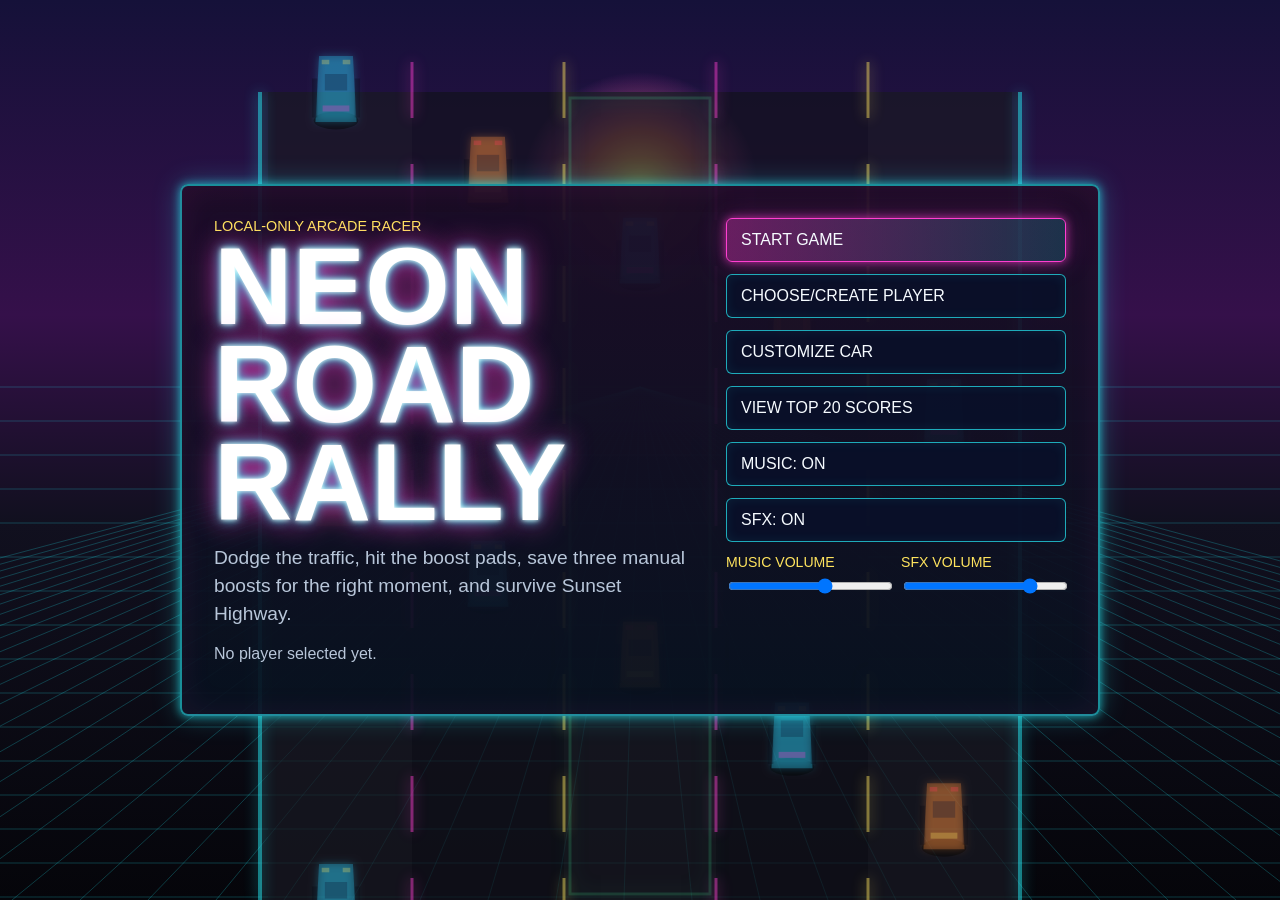
==== index.html @ 5f014ce8 "Stable playable prototype with fixed sprite car rendering" ====
<!doctype html>
<html lang="en">
<head>
  <meta charset="utf-8">
  <meta name="viewport" content="width=device-width, initial-scale=1">
  <title>Neon Road Rally</title>
  <link rel="stylesheet" href="style.css">
</head>
<body>
  <main id="arcadeCabinet" class="arcade-cabinet">
    <canvas id="gameCanvas" width="960" height="720" aria-label="Neon Road Rally game canvas"></canvas>
    <section id="screenLayer" class="screen-layer" aria-live="polite"></section>
  </main>
  <script src="game.js" defer></script>
</body>
</html>
---- style.css ----
:root {
  --bg: #070712;
  --panel: rgba(6, 8, 22, 0.92);
  --panel-strong: rgba(9, 13, 34, 0.98);
  --cyan: #28f6ff;
  --magenta: #ff3fd1;
  --yellow: #ffe45e;
  --orange: #ff8f3f;
  --green: #44ff99;
  --red: #ff3b58;
  --text: #f6fbff;
  --muted: #b8c6d9;
  --shadow-cyan: 0 0 10px rgba(40, 246, 255, 0.65), 0 0 28px rgba(40, 246, 255, 0.28);
  --shadow-magenta: 0 0 10px rgba(255, 63, 209, 0.65), 0 0 28px rgba(255, 63, 209, 0.26);
}

* {
  box-sizing: border-box;
}

html,
body {
  width: 100%;
  height: 100%;
  margin: 0;
}

body {
  overflow: hidden;
  color: var(--text);
  background:
    radial-gradient(circle at 50% 18%, rgba(255, 81, 181, 0.2), transparent 30%),
    linear-gradient(180deg, #141036 0%, #090917 45%, #05050a 100%);
  font-family: "Trebuchet MS", Verdana, Arial, sans-serif;
  letter-spacing: 0;
}

button,
input,
select {
  font: inherit;
}

button {
  color: var(--text);
}

.arcade-cabinet {
  position: relative;
  width: 100vw;
  height: 100vh;
  min-width: 320px;
  min-height: 480px;
  background:
    linear-gradient(90deg, rgba(40, 246, 255, 0.1), transparent 18%, transparent 82%, rgba(255, 63, 209, 0.1)),
    #04040a;
}

#gameCanvas {
  display: block;
  width: 100%;
  height: 100%;
  image-rendering: pixelated;
  background: #050510;
}

.screen-layer {
  position: absolute;
  inset: 0;
  display: flex;
  align-items: center;
  justify-content: center;
  padding: clamp(14px, 3vw, 36px);
  pointer-events: none;
}

.screen-layer.is-empty {
  display: none;
}

.panel {
  width: min(920px, 100%);
  max-height: min(92vh, 820px);
  overflow: auto;
  pointer-events: auto;
  border: 2px solid rgba(40, 246, 255, 0.55);
  border-radius: 8px;
  padding: clamp(18px, 3vw, 32px);
  background:
    linear-gradient(180deg, rgba(255, 63, 209, 0.08), rgba(40, 246, 255, 0.04)),
    var(--panel);
  box-shadow: var(--shadow-cyan), inset 0 0 32px rgba(255, 63, 209, 0.08);
}

.panel.compact {
  width: min(720px, 100%);
}

.title-panel {
  display: grid;
  gap: 22px;
  grid-template-columns: minmax(0, 1fr) minmax(260px, 340px);
  align-items: start;
}

.title-block {
  min-width: 0;
}

.eyebrow {
  color: var(--yellow);
  font-size: 0.9rem;
  text-transform: uppercase;
}

.game-title {
  margin: 4px 0 12px;
  color: #fff;
  font-size: clamp(3rem, 9vw, 6.8rem);
  line-height: 0.9;
  text-transform: uppercase;
  text-shadow:
    0 0 5px #fff,
    0 0 12px var(--cyan),
    0 0 30px var(--magenta);
}

.subtitle {
  max-width: 52ch;
  margin: 0;
  color: var(--muted);
  font-size: clamp(1rem, 2.3vw, 1.2rem);
  line-height: 1.45;
}

.menu-stack,
.form-stack,
.score-stack {
  display: grid;
  gap: 12px;
}

.menu-button,
.small-button,
.danger-button {
  min-height: 44px;
  border: 1px solid rgba(40, 246, 255, 0.68);
  border-radius: 6px;
  padding: 10px 14px;
  background: rgba(9, 16, 42, 0.9);
  box-shadow: inset 0 0 12px rgba(40, 246, 255, 0.08);
  cursor: pointer;
  text-align: left;
  text-transform: uppercase;
}

.menu-button:hover,
.menu-button:focus-visible,
.small-button:hover,
.small-button:focus-visible {
  outline: none;
  border-color: var(--yellow);
  box-shadow: var(--shadow-cyan);
}

.menu-button.primary {
  border-color: var(--magenta);
  background: linear-gradient(90deg, rgba(255, 63, 209, 0.34), rgba(40, 246, 255, 0.16));
  box-shadow: var(--shadow-magenta);
}

.danger-button {
  border-color: rgba(255, 59, 88, 0.72);
  color: #fff;
  background: rgba(90, 8, 22, 0.82);
}

.danger-button:hover,
.danger-button:focus-visible {
  outline: none;
  box-shadow: 0 0 18px rgba(255, 59, 88, 0.58);
}

.row {
  display: flex;
  flex-wrap: wrap;
  gap: 10px;
  align-items: center;
}

.split {
  display: grid;
  gap: 18px;
  grid-template-columns: minmax(0, 1fr) minmax(260px, 0.8fr);
}

.field {
  display: grid;
  gap: 6px;
}

.field label {
  color: var(--yellow);
  font-size: 0.88rem;
  text-transform: uppercase;
}

.check-field {
  display: flex;
  gap: 10px;
  align-items: center;
  min-height: 42px;
  border: 1px solid rgba(40, 246, 255, 0.35);
  border-radius: 6px;
  padding: 9px 11px;
  color: var(--yellow);
  background: rgba(5, 8, 20, 0.72);
  text-transform: uppercase;
}

.check-field input {
  width: 18px;
  height: 18px;
  accent-color: var(--cyan);
}

.field input[type="text"],
.field select,
.field input[type="color"],
.field input[type="range"] {
  width: 100%;
}

.field input[type="text"],
.field select {
  min-height: 42px;
  border: 1px solid rgba(40, 246, 255, 0.5);
  border-radius: 6px;
  padding: 9px 11px;
  color: var(--text);
  background: rgba(5, 8, 20, 0.92);
}

.field input[type="color"] {
  height: 44px;
  border: 1px solid rgba(40, 246, 255, 0.45);
  border-radius: 6px;
  padding: 3px;
  background: rgba(5, 8, 20, 0.92);
}

.hint,
.status-line,
.meta {
  color: var(--muted);
  line-height: 1.4;
}

.status-line {
  min-height: 1.4em;
}

.profile-list,
.leaderboard-list {
  display: grid;
  gap: 8px;
  margin: 0;
  padding: 0;
  list-style: none;
}

.profile-item,
.leaderboard-item {
  display: grid;
  gap: 4px;
  border: 1px solid rgba(255, 255, 255, 0.1);
  border-radius: 6px;
  padding: 10px;
  background: rgba(255, 255, 255, 0.045);
}

.profile-item.is-current {
  border-color: var(--yellow);
  box-shadow: 0 0 12px rgba(255, 228, 94, 0.18);
}

.profile-item button {
  justify-self: start;
}

.leaderboard-item {
  grid-template-columns: auto minmax(0, 1fr) auto;
  align-items: center;
}

.leaderboard-rank {
  color: var(--yellow);
  font-weight: 700;
}

.leaderboard-score {
  color: var(--green);
  font-weight: 700;
}

.score-grid {
  display: grid;
  gap: 12px;
  grid-template-columns: repeat(2, minmax(0, 1fr));
}

.score-card {
  border: 1px solid rgba(40, 246, 255, 0.34);
  border-radius: 6px;
  padding: 12px;
  background: rgba(5, 8, 20, 0.72);
}

.score-card strong {
  display: block;
  color: var(--yellow);
  font-size: 0.82rem;
  text-transform: uppercase;
}

.score-card span {
  display: block;
  margin-top: 4px;
  font-size: 1.2rem;
}

.pause-card {
  width: min(460px, 100%);
  text-align: center;
}

.pause-card h2,
.panel h2 {
  margin: 0 0 10px;
  color: #fff;
  text-transform: uppercase;
  text-shadow: 0 0 14px rgba(40, 246, 255, 0.5);
}

.audio-grid {
  display: grid;
  gap: 10px;
  grid-template-columns: repeat(2, minmax(0, 1fr));
}

.car-preview {
  width: 100%;
  min-height: 260px;
  border: 1px solid rgba(255, 255, 255, 0.12);
  border-radius: 8px;
  background:
    linear-gradient(180deg, rgba(255, 143, 63, 0.1), transparent 38%),
    repeating-linear-gradient(90deg, rgba(40, 246, 255, 0.08) 0 2px, transparent 2px 54px),
    rgba(5, 8, 20, 0.82);
}

@media (max-width: 760px) {
  .screen-layer {
    padding: 10px;
    align-items: stretch;
  }

  .title-panel,
  .split,
  .score-grid,
  .audio-grid {
    grid-template-columns: 1fr;
  }

  .game-title {
    font-size: clamp(2.5rem, 16vw, 4.6rem);
  }

  .panel {
    max-height: 96vh;
    padding: 16px;
  }

  .leaderboard-item {
    grid-template-columns: auto minmax(0, 1fr);
  }

  .leaderboard-score {
    grid-column: 2;
  }
}
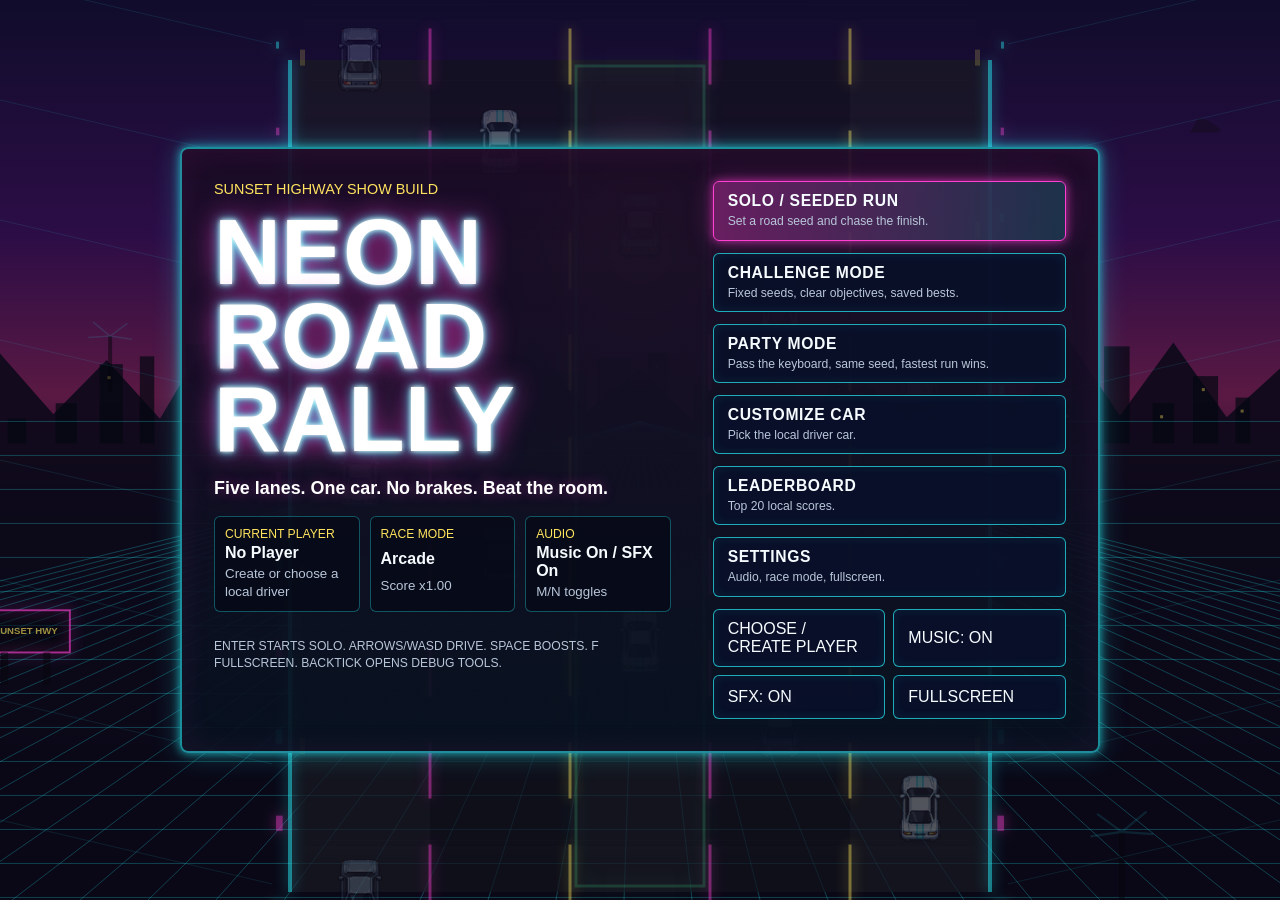
==== commit 5b05e213: "Improve Road Director active-field readability" ====
--- a/index.html
+++ b/index.html
@@ -4,6 +4,7 @@
   <meta charset="utf-8">
   <meta name="viewport" content="width=device-width, initial-scale=1">
   <title>Neon Road Rally</title>
+  <link rel="icon" href="data:,">
   <link rel="stylesheet" href="style.css">
 </head>
 <body>
--- a/style.css
+++ b/style.css
@@ -98,12 +98,14 @@
 
 .title-panel {
   display: grid;
-  gap: 22px;
-  grid-template-columns: minmax(0, 1fr) minmax(260px, 340px);
+  gap: clamp(20px, 4vw, 42px);
+  grid-template-columns: minmax(0, 1.06fr) minmax(300px, 0.82fr);
   align-items: start;
 }
 
 .title-block {
+  display: grid;
+  gap: 14px;
   min-width: 0;
 }
 
@@ -114,9 +116,11 @@
 }
 
 .game-title {
-  margin: 4px 0 12px;
+  display: grid;
+  gap: 0;
+  margin: 0;
   color: #fff;
-  font-size: clamp(3rem, 9vw, 6.8rem);
+  font-size: 5.8rem;
   line-height: 0.9;
   text-transform: uppercase;
   text-shadow:
@@ -125,12 +129,63 @@
     0 0 30px var(--magenta);
 }
 
+.game-title span {
+  display: block;
+}
+
 .subtitle {
   max-width: 52ch;
   margin: 0;
   color: var(--muted);
-  font-size: clamp(1rem, 2.3vw, 1.2rem);
+  font-size: 1.12rem;
   line-height: 1.45;
+}
+
+.title-tagline {
+  color: #fff;
+  font-weight: 700;
+  text-shadow: 0 0 14px rgba(255, 63, 209, 0.42);
+}
+
+.title-status-grid,
+.party-summary-strip {
+  display: grid;
+  gap: 10px;
+  grid-template-columns: repeat(auto-fit, minmax(145px, 1fr));
+}
+
+.title-status-card {
+  display: grid;
+  gap: 3px;
+  min-width: 0;
+  border: 1px solid rgba(40, 246, 255, 0.32);
+  border-radius: 6px;
+  padding: 10px;
+  background: rgba(5, 8, 20, 0.66);
+}
+
+.title-status-card span,
+.keyboard-hints {
+  color: var(--yellow);
+  font-size: 0.76rem;
+  text-transform: uppercase;
+}
+
+.title-status-card strong {
+  color: var(--text);
+  overflow-wrap: anywhere;
+}
+
+.title-status-card small,
+.keyboard-hints {
+  color: var(--muted);
+  line-height: 1.35;
+}
+
+.title-menu-card,
+.settings-panel {
+  display: grid;
+  gap: 12px;
 }
 
 .menu-stack,
@@ -152,6 +207,23 @@
   cursor: pointer;
   text-align: left;
   text-transform: uppercase;
+}
+
+.menu-button {
+  display: grid;
+  gap: 4px;
+}
+
+.menu-button strong {
+  font-size: 0.98rem;
+  letter-spacing: 0.04em;
+}
+
+.menu-button span {
+  color: var(--muted);
+  font-size: 0.76rem;
+  line-height: 1.25;
+  text-transform: none;
 }
 
 .menu-button:hover,
@@ -163,10 +235,128 @@
   box-shadow: var(--shadow-cyan);
 }
 
-.menu-button.primary {
+.menu-button.primary,
+.small-button.primary {
   border-color: var(--magenta);
   background: linear-gradient(90deg, rgba(255, 63, 209, 0.34), rgba(40, 246, 255, 0.16));
   box-shadow: var(--shadow-magenta);
+}
+
+.title-utility-row,
+.title-dev-row {
+  display: grid;
+  gap: 8px;
+  grid-template-columns: repeat(2, minmax(0, 1fr));
+}
+
+.title-dev-row {
+  border-top: 1px solid rgba(255, 255, 255, 0.1);
+  padding-top: 10px;
+}
+
+.seed-display {
+  display: grid;
+  gap: 6px;
+  border: 1px solid rgba(255, 228, 94, 0.48);
+  border-radius: 6px;
+  padding: 14px;
+  background: rgba(5, 8, 20, 0.78);
+}
+
+.seed-display span {
+  color: var(--yellow);
+  font-size: 0.82rem;
+  text-transform: uppercase;
+}
+
+.seed-display strong,
+.seed-copy {
+  color: var(--text);
+  font-family: ui-monospace, "SFMono-Regular", Consolas, monospace;
+  letter-spacing: 0.04em;
+  overflow-wrap: anywhere;
+}
+
+.seed-display strong {
+  font-size: 2.15rem;
+}
+
+.seed-copy {
+  width: 100%;
+  min-height: 42px;
+  border: 1px solid rgba(40, 246, 255, 0.5);
+  border-radius: 6px;
+  padding: 9px 11px;
+  background: rgba(5, 8, 20, 0.92);
+}
+
+.speed-class-panel {
+  display: grid;
+  gap: 9px;
+  border: 1px solid rgba(40, 246, 255, 0.32);
+  border-radius: 6px;
+  padding: 10px;
+  background: rgba(5, 8, 20, 0.7);
+}
+
+.speed-class-header {
+  display: flex;
+  gap: 8px;
+  justify-content: space-between;
+  color: var(--yellow);
+  font-size: 0.86rem;
+  text-transform: uppercase;
+}
+
+.speed-class-header strong {
+  color: var(--text);
+}
+
+.speed-class-grid {
+  display: grid;
+  gap: 7px;
+  grid-template-columns: repeat(auto-fit, minmax(112px, 1fr));
+}
+
+.speed-class-button {
+  min-height: 64px;
+  border: 1px solid rgba(40, 246, 255, 0.42);
+  border-radius: 6px;
+  padding: 8px;
+  background: rgba(9, 16, 42, 0.86);
+  cursor: pointer;
+  text-align: left;
+}
+
+.speed-class-button strong,
+.speed-class-button span {
+  display: block;
+}
+
+.speed-class-button strong {
+  color: var(--text);
+  font-size: 0.78rem;
+  text-transform: uppercase;
+}
+
+.speed-class-button span {
+  margin-top: 4px;
+  color: var(--muted);
+  font-size: 0.72rem;
+  line-height: 1.25;
+}
+
+.speed-class-button:hover,
+.speed-class-button:focus-visible {
+  outline: none;
+  border-color: var(--yellow);
+  box-shadow: 0 0 14px rgba(255, 228, 94, 0.22);
+}
+
+.speed-class-button.is-selected {
+  border-color: var(--magenta);
+  background: linear-gradient(180deg, rgba(255, 63, 209, 0.25), rgba(40, 246, 255, 0.1));
+  box-shadow: inset 0 0 18px rgba(255, 63, 209, 0.12);
 }
 
 .danger-button {
@@ -188,10 +378,142 @@
   align-items: center;
 }
 
+button:disabled {
+  cursor: not-allowed;
+  opacity: 0.46;
+  box-shadow: none;
+}
+
 .split {
   display: grid;
   gap: 18px;
   grid-template-columns: minmax(0, 1fr) minmax(260px, 0.8fr);
+}
+
+.party-panel {
+  width: min(1040px, 100%);
+}
+
+.challenge-panel {
+  width: min(1120px, 100%);
+}
+
+.challenge-header {
+  display: grid;
+  gap: 16px;
+  grid-template-columns: minmax(0, 1fr) minmax(220px, 0.36fr);
+  align-items: start;
+  margin-bottom: 18px;
+}
+
+.challenge-player-card,
+.challenge-card,
+.challenge-result-card {
+  border: 1px solid rgba(40, 246, 255, 0.38);
+  border-radius: 8px;
+  background: rgba(5, 8, 20, 0.72);
+}
+
+.challenge-player-card {
+  display: grid;
+  gap: 5px;
+  padding: 12px;
+}
+
+.challenge-player-card strong {
+  color: var(--yellow);
+  text-transform: uppercase;
+}
+
+.challenge-card-grid {
+  display: grid;
+  gap: 12px;
+  grid-template-columns: repeat(auto-fit, minmax(250px, 1fr));
+}
+
+.challenge-card {
+  display: grid;
+  gap: 11px;
+  align-content: start;
+  padding: 13px;
+}
+
+.challenge-card.is-complete {
+  border-color: var(--yellow);
+  box-shadow: 0 0 14px rgba(255, 228, 94, 0.16);
+}
+
+.challenge-card-title h3 {
+  margin: 3px 0 0;
+  color: var(--text);
+  font-size: 1.25rem;
+  text-transform: uppercase;
+}
+
+.challenge-objective {
+  display: grid;
+  gap: 3px;
+  border: 1px solid rgba(255, 228, 94, 0.35);
+  border-radius: 6px;
+  padding: 10px;
+  background: rgba(255, 228, 94, 0.08);
+}
+
+.challenge-objective span {
+  color: var(--yellow);
+  font-size: 0.72rem;
+  text-transform: uppercase;
+}
+
+.challenge-objective strong {
+  color: var(--text);
+  line-height: 1.25;
+}
+
+.challenge-meta-grid {
+  display: grid;
+  gap: 7px;
+  grid-template-columns: repeat(2, minmax(0, 1fr));
+}
+
+.challenge-meta-grid span {
+  display: grid;
+  gap: 2px;
+  min-width: 0;
+  color: var(--muted);
+  font-size: 0.78rem;
+  line-height: 1.3;
+  overflow-wrap: anywhere;
+}
+
+.challenge-meta-grid strong {
+  color: var(--yellow);
+  font-size: 0.72rem;
+  text-transform: uppercase;
+}
+
+.party-setup-grid {
+  display: grid;
+  gap: 18px;
+  grid-template-columns: minmax(240px, 0.85fr) minmax(320px, 1.15fr);
+  align-items: start;
+}
+
+.party-summary-strip {
+  grid-template-columns: repeat(4, minmax(0, 1fr));
+  margin: 14px 0 18px;
+}
+
+.party-player-list,
+.party-order-list,
+.party-standings-list {
+  max-height: 48vh;
+  overflow: auto;
+  padding-right: 2px;
+}
+
+.party-last-run {
+  margin: 14px 0;
 }
 
 .field {
@@ -303,6 +625,12 @@
   font-weight: 700;
 }
 
+.leaderboard-item.is-winner {
+  border-color: var(--yellow);
+  background: rgba(255, 228, 94, 0.1);
+  box-shadow: 0 0 16px rgba(255, 228, 94, 0.22);
+}
+
 .score-grid {
   display: grid;
   gap: 12px;
@@ -327,6 +655,435 @@
   display: block;
   margin-top: 4px;
   font-size: 1.2rem;
+}
+
+.score-card span.is-compact {
+  font-size: 0.96rem;
+  line-height: 1.3;
+  overflow-wrap: anywhere;
+}
+
+.score-card .tally-score {
+  color: var(--green);
+  font-size: 1.45rem;
+  text-shadow: 0 0 12px rgba(68, 255, 153, 0.55);
+}
+
+.score-results-panel,
+.party-results-panel,
+.playtest-report-panel {
+  width: min(1040px, 100%);
+}
+
+.playtest-report-header {
+  display: grid;
+  gap: 16px;
+  grid-template-columns: minmax(0, 1fr) minmax(150px, 0.24fr);
+  align-items: start;
+  margin-bottom: 14px;
+}
+
+.playtest-report-status {
+  display: grid;
+  gap: 3px;
+  border: 1px solid rgba(255, 228, 94, 0.46);
+  border-radius: 6px;
+  padding: 12px;
+  background: rgba(255, 228, 94, 0.08);
+  text-align: right;
+}
+
+.playtest-report-status strong {
+  color: var(--green);
+  font-size: 2rem;
+  line-height: 1;
+}
+
+.playtest-report-status span {
+  color: var(--yellow);
+  font-size: 0.78rem;
+  text-transform: uppercase;
+}
+
+.playtest-filter-row,
+.playtest-action-row {
+  margin: 14px 0;
+}
+
+.playtest-summary-grid {
+  grid-template-columns: repeat(auto-fit, minmax(150px, 1fr));
+}
+
+.playtest-report-columns {
+  display: grid;
+  gap: 16px;
+  grid-template-columns: repeat(2, minmax(0, 1fr));
+  margin: 18px 0;
+}
+
+.playtest-report-columns h3 {
+  margin: 0 0 8px;
+  color: var(--yellow);
+  font-size: 0.94rem;
+  text-transform: uppercase;
+}
+
+.playtest-report-list {
+  max-height: 220px;
+  overflow: auto;
+  padding-right: 2px;
+}
+
+.playtest-report-row {
+  grid-template-columns: minmax(120px, 0.45fr) minmax(0, 1fr);
+}
+
+.playtest-detail-grid {
+  grid-template-columns: repeat(auto-fit, minmax(240px, 1fr));
+}
+
+.playtest-copy-field {
+  margin-top: 14px;
+}
+
+.playtest-copy-field textarea {
+  width: 100%;
+  min-height: 240px;
+  border: 1px solid rgba(40, 246, 255, 0.5);
+  border-radius: 6px;
+  padding: 11px;
+  color: var(--text);
+  background: rgba(5, 8, 20, 0.96);
+  font-family: ui-monospace, "SFMono-Regular", Consolas, monospace;
+  font-size: 0.78rem;
+  line-height: 1.4;
+  resize: vertical;
+}
+
+.score-hero,
+.party-drama-header {
+  display: grid;
+  gap: 16px;
+  grid-template-columns: minmax(0, 1fr) minmax(230px, 320px);
+  align-items: stretch;
+  margin-bottom: 16px;
+  border: 1px solid rgba(255, 228, 94, 0.38);
+  border-radius: 8px;
+  padding: clamp(14px, 2vw, 20px);
+  background:
+    linear-gradient(90deg, rgba(255, 228, 94, 0.12), rgba(255, 63, 209, 0.1), rgba(40, 246, 255, 0.08)),
+    rgba(5, 8, 20, 0.82);
+}
+
+.score-hero.is-high-score,
+.party-drama-header.is-final {
+  border-color: var(--yellow);
+  box-shadow: 0 0 20px rgba(255, 228, 94, 0.28), inset 0 0 24px rgba(255, 63, 209, 0.12);
+}
+
+.score-hero h2,
+.party-drama-header h2 {
+  margin-bottom: 6px;
+  font-size: 2.9rem;
+  line-height: 0.95;
+}
+
+.final-score-card,
+.party-leader-card {
+  display: grid;
+  gap: 5px;
+  align-content: center;
+  border: 1px solid rgba(68, 255, 153, 0.46);
+  border-radius: 8px;
+  padding: 14px;
+  background: rgba(4, 14, 20, 0.88);
+  text-align: right;
+}
+
+.final-score-card span,
+.party-leader-card span {
+  color: var(--yellow);
+  font-size: 0.78rem;
+  text-transform: uppercase;
+}
+
+.final-score-card strong,
+.party-leader-card strong,
+.party-leader-card em {
+  color: var(--green);
+  font-style: normal;
+  font-weight: 800;
+  text-shadow: 0 0 14px rgba(68, 255, 153, 0.5);
+}
+
+.final-score-card strong {
+  font-size: 3.8rem;
+  line-height: 0.95;
+}
+
+.party-leader-card strong {
+  color: #fff;
+  font-size: 1.85rem;
+  text-transform: uppercase;
+}
+
+.party-leader-card em {
+  font-size: 2.35rem;
+}
+
+.final-score-card small,
+.party-leader-card small {
+  color: var(--muted);
+}
+
+.score-callout-row,
+.medal-row {
+  display: flex;
+  flex-wrap: wrap;
+  gap: 8px;
+  align-items: stretch;
+}
+
+.score-callout-row {
+  margin-top: 12px;
+}
+
+.score-callout,
+.medal-chip {
+  border: 1px solid rgba(40, 246, 255, 0.38);
+  border-radius: 999px;
+  padding: 7px 10px;
+  background: rgba(9, 16, 42, 0.82);
+  color: var(--text);
+  font-size: 0.78rem;
+  text-transform: uppercase;
+}
+
+.score-callout.is-hot,
+.medal-chip.is-hot {
+  border-color: var(--yellow);
+  background: rgba(255, 228, 94, 0.16);
+  box-shadow: 0 0 12px rgba(255, 228, 94, 0.18);
+}
+
+.score-callout.is-muted {
+  border-color: rgba(184, 198, 217, 0.34);
+  color: var(--muted);
+}
+
+.medal-row {
+  margin: 12px 0 16px;
+}
+
+.medal-row.is-compact {
+  margin: 7px 0 0;
+}
+
+.medal-chip {
+  display: grid;
+  gap: 1px;
+  border-radius: 7px;
+  min-width: 132px;
+  text-transform: none;
+}
+
+.medal-chip strong {
+  color: var(--yellow);
+  font-size: 0.78rem;
+  text-transform: uppercase;
+}
+
+.medal-chip span {
+  color: var(--muted);
+  font-size: 0.72rem;
+}
+
+.medal-chip.is-clean {
+  border-color: var(--green);
+  background: rgba(68, 255, 153, 0.12);
+}
+
+.medal-chip.is-cool {
+  border-color: var(--cyan);
+  background: rgba(40, 246, 255, 0.1);
+}
+
+.medal-chip.is-shame {
+  border-color: var(--orange);
+  background: rgba(255, 143, 63, 0.12);
+}
+
+.medal-chip.is-danger {
+  border-color: var(--red);
+  background: rgba(255, 59, 88, 0.12);
+}
+
+.score-info-grid {
+  margin-bottom: 18px;
+}
+
+.score-breakdown {
+  display: grid;
+  gap: 8px;
+  margin: 8px 0 18px;
+}
+
+.score-breakdown-row,
+.score-breakdown-total {
+  display: grid;
+  gap: 12px;
+  grid-template-columns: minmax(0, 1fr) auto;
+  align-items: center;
+  border: 1px solid rgba(40, 246, 255, 0.26);
+  border-radius: 6px;
+  padding: 10px 12px;
+  background: rgba(5, 8, 20, 0.64);
+}
+
+.score-breakdown-row strong,
+.score-breakdown-total strong {
+  display: block;
+  color: var(--text);
+}
+
+.score-breakdown-value,
+.score-breakdown-total > span:last-child {
+  color: var(--green);
+  font-weight: 800;
+  text-align: right;
+}
+
+.score-breakdown-row.is-negative .score-breakdown-value {
+  color: var(--red);
+}
+
+.score-breakdown-total {
+  border-color: rgba(255, 228, 94, 0.38);
+  background: rgba(255, 228, 94, 0.08);
+}
+
+.score-action-row,
+.party-action-row {
+  margin: 18px 0;
+}
+
+.party-last-run-card {
+  display: grid;
+  gap: 12px;
+  grid-template-columns: minmax(0, 1fr) auto;
+  align-items: center;
+  margin: 14px 0;
+  border: 1px solid rgba(40, 246, 255, 0.42);
+  border-radius: 8px;
+  padding: 12px;
+  background: rgba(5, 8, 20, 0.76);
+}
+
+.challenge-result-card {
+  display: grid;
+  gap: 12px;
+  grid-template-columns: minmax(0, 1fr) auto;
+  align-items: center;
+  margin: 12px 0 16px;
+  padding: 12px;
+}
+
+.challenge-result-card.is-complete {
+  border-color: var(--yellow);
+  background: rgba(255, 228, 94, 0.1);
+}
+
+.challenge-result-card.is-failed {
+  border-color: rgba(255, 59, 88, 0.5);
+}
+
+.challenge-result-card strong {
+  display: block;
+  color: var(--text);
+  font-size: 1.2rem;
+  text-transform: uppercase;
+}
+
+.challenge-result-stack {
+  display: grid;
+  gap: 2px;
+  justify-items: end;
+  text-align: right;
+}
+
+.challenge-result-stack span,
+.challenge-result-stack small {
+  color: var(--yellow);
+  text-transform: uppercase;
+}
+
+.challenge-result-stack strong {
+  color: var(--green);
+  font-size: 2rem;
+  text-shadow: 0 0 12px rgba(68, 255, 153, 0.5);
+}
+
+.party-last-run-card > .medal-row {
+  grid-column: 1 / -1;
+}
+
+.party-last-run-card strong {
+  display: block;
+  color: var(--text);
+  font-size: 1.25rem;
+  text-transform: uppercase;
+}
+
+.party-last-score {
+  display: grid;
+  gap: 2px;
+  justify-items: end;
+}
+
+.party-last-score span {
+  color: var(--green);
+  font-size: 2.55rem;
+  font-weight: 800;
+  text-shadow: 0 0 12px rgba(68, 255, 153, 0.5);
+}
+
+.party-last-score small {
+  color: var(--yellow);
+  text-transform: uppercase;
+}
+
+.party-standing-row {
+  grid-template-columns: auto minmax(0, 1fr) minmax(110px, auto);
+}
+
+.leaderboard-item.is-recent,
+.party-standing-row.is-recent {
+  border-color: var(--cyan);
+  background: rgba(40, 246, 255, 0.08);
+  box-shadow: 0 0 14px rgba(40, 246, 255, 0.16);
+}
+
+.party-score-stack {
+  display: grid;
+  gap: 2px;
+  justify-items: end;
+}
+
+.party-margin {
+  color: var(--muted);
+  font-size: 0.74rem;
+  text-transform: uppercase;
+}
+
+.party-action-row {
+  display: flex;
+  flex-wrap: wrap;
+  gap: 10px;
+  align-items: center;
+}
+
+.next-player-hint {
+  margin: -4px 0 0;
 }
 
 .pause-card {
@@ -366,14 +1123,27 @@
   }
 
   .title-panel,
+  .title-status-grid,
+  .title-utility-row,
+  .title-dev-row,
   .split,
+  .challenge-header,
+  .challenge-result-card,
+  .party-summary-strip,
+  .party-setup-grid,
+  .playtest-report-header,
+  .playtest-report-columns,
+  .score-hero,
+  .party-drama-header,
+  .party-last-run-card,
   .score-grid,
-  .audio-grid {
+  .audio-grid,
+  .speed-class-grid {
     grid-template-columns: 1fr;
   }
 
   .game-title {
-    font-size: clamp(2.5rem, 16vw, 4.6rem);
+    font-size: 3.25rem;
   }
 
   .panel {
@@ -385,7 +1155,47 @@
     grid-template-columns: auto minmax(0, 1fr);
   }
 
+  .playtest-report-status {
+    text-align: left;
+  }
+
+  .playtest-report-row {
+    grid-template-columns: 1fr;
+  }
+
   .leaderboard-score {
     grid-column: 2;
   }
-}
+
+  .party-score-stack {
+    grid-column: 2;
+    justify-items: start;
+    text-align: left;
+  }
+
+  .party-score-stack .leaderboard-score {
+    grid-column: auto;
+  }
+
+  .final-score-card,
+  .party-leader-card,
+  .party-last-score {
+    text-align: left;
+    justify-items: start;
+  }
+}
+
+@media (max-width: 420px) {
+  .game-title {
+    font-size: 2.85rem;
+  }
+
+  .score-hero h2,
+  .party-drama-header h2 {
+    font-size: 2.1rem;
+  }
+
+  .final-score-card strong {
+    font-size: 2.7rem;
+  }
+}
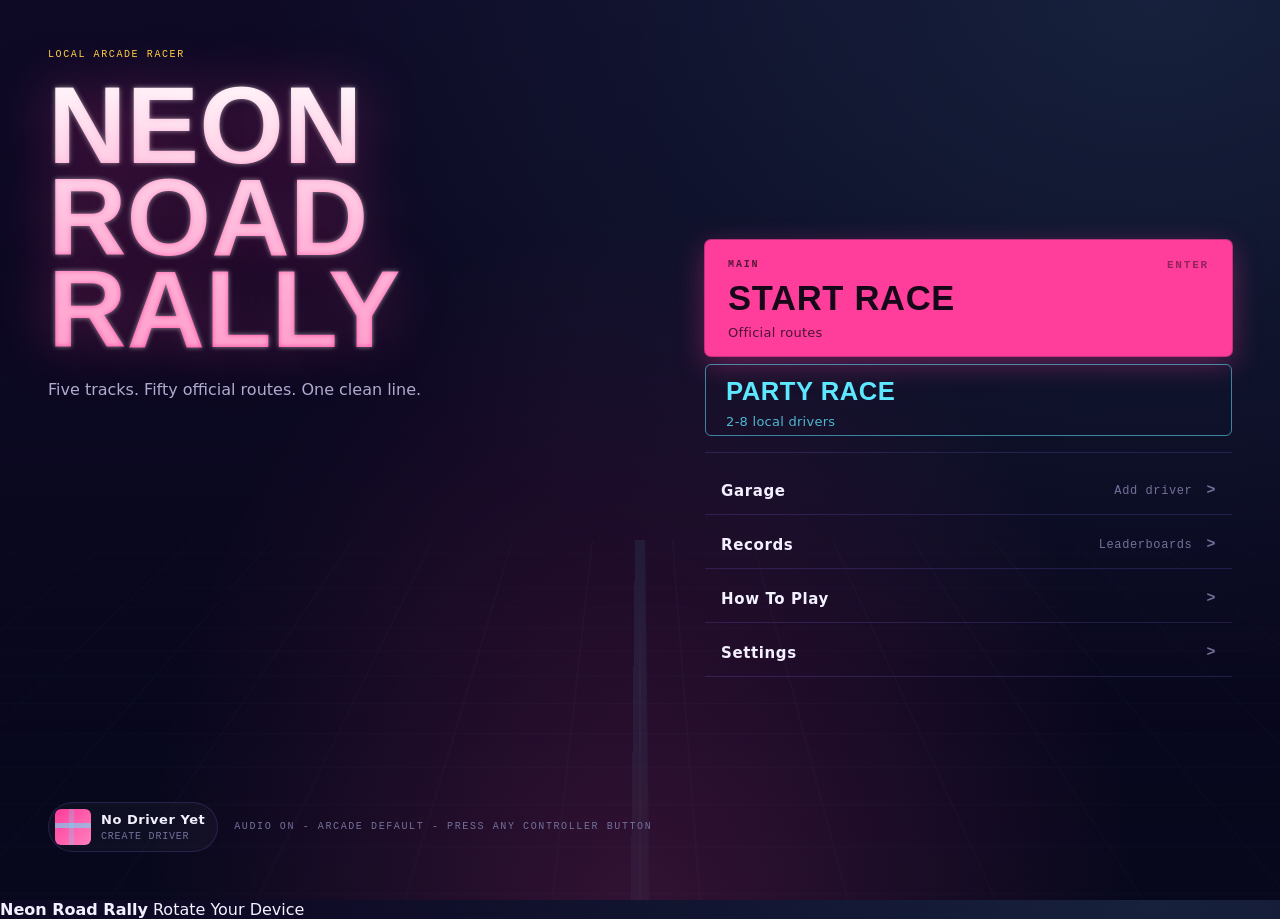
==== commit 7e6832b0: "Ship Milestone 2 touch controls and PWA" ====
--- a/index.html
+++ b/index.html
@@ -2,15 +2,40 @@
 <html lang="en">
 <head>
   <meta charset="utf-8">
-  <meta name="viewport" content="width=device-width, initial-scale=1">
+  <meta name="viewport" content="width=device-width, initial-scale=1, maximum-scale=1, user-scalable=no, viewport-fit=cover">
+  <meta name="theme-color" content="#07061a">
+  <meta name="apple-mobile-web-app-capable" content="yes">
+  <meta name="apple-mobile-web-app-status-bar-style" content="black-translucent">
+  <meta name="apple-mobile-web-app-title" content="Neon Road Rally">
   <title>Neon Road Rally</title>
   <link rel="icon" href="data:,">
+  <link rel="manifest" href="manifest.webmanifest">
+  <link rel="apple-touch-icon" href="assets/icons/apple-touch-icon.png">
   <link rel="stylesheet" href="style.css">
 </head>
 <body>
   <main id="arcadeCabinet" class="arcade-cabinet">
     <canvas id="gameCanvas" width="960" height="720" aria-label="Neon Road Rally game canvas"></canvas>
     <section id="screenLayer" class="screen-layer" aria-live="polite"></section>
+    <section id="touchControls" class="touch-controls" aria-label="Race touch controls" aria-hidden="true" data-steering-mode="swipe" hidden>
+      <button id="touchPause" class="touch-control touch-pause" type="button" aria-label="Pause race" title="Pause">
+        <span class="touch-pause-icon" aria-hidden="true"></span>
+      </button>
+      <button class="touch-steer-zone touch-steer-zone--left" type="button" data-touch-steer="-1" aria-label="Steer left">
+        <span class="touch-chevron touch-chevron--left" aria-hidden="true"></span>
+      </button>
+      <button class="touch-steer-zone touch-steer-zone--right" type="button" data-touch-steer="1" aria-label="Steer right">
+        <span class="touch-chevron touch-chevron--right" aria-hidden="true"></span>
+      </button>
+      <button id="touchBoost" class="touch-control touch-boost" type="button" aria-label="Use boost" title="Boost">
+        <span class="touch-boost-icon" aria-hidden="true"></span>
+      </button>
+    </section>
+    <aside class="orientation-gate" aria-label="Rotate device">
+      <div class="orientation-device" aria-hidden="true"><span></span></div>
+      <strong>Neon Road Rally</strong>
+      <span>Rotate Your Device</span>
+    </aside>
   </main>
   <script src="game.js" defer></script>
 </body>
--- a/style.css
+++ b/style.css
@@ -1,17 +1,64 @@
 :root {
-  --bg: #070712;
-  --panel: rgba(6, 8, 22, 0.92);
-  --panel-strong: rgba(9, 13, 34, 0.98);
-  --cyan: #28f6ff;
-  --magenta: #ff3fd1;
-  --yellow: #ffe45e;
-  --orange: #ff8f3f;
-  --green: #44ff99;
-  --red: #ff3b58;
-  --text: #f6fbff;
-  --muted: #b8c6d9;
-  --shadow-cyan: 0 0 10px rgba(40, 246, 255, 0.65), 0 0 28px rgba(40, 246, 255, 0.28);
-  --shadow-magenta: 0 0 10px rgba(255, 63, 209, 0.65), 0 0 28px rgba(255, 63, 209, 0.26);
+  --bg-deep: #07061a;
+  --bg: #0e0a26;
+  --bg-elev: #160f33;
+  --bg-elev-2: #1d1542;
+  --line: rgba(140, 110, 255, 0.18);
+  --line-2: rgba(140, 110, 255, 0.32);
+  --ink: #f3f0ff;
+  --ink-dim: #b1aacf;
+  --ink-mute: #74709a;
+  --ink-on-primary: #160819;
+  --magenta: #ff3d9a;
+  --magenta-2: #ff7fbe;
+  --cyan: #5ee8ff;
+  --yellow: #ffd23f;
+  --green: #4dffa8;
+  --red: #ff4d6d;
+  --class-sunday: #9ad6ff;
+  --class-rookie: #b9f0ff;
+  --class-arcade: #5ee8ff;
+  --class-pro: #ffd23f;
+  --class-turbo: #ff9e3f;
+  --class-overdrive: #ff5a78;
+  --class-redline: #ff2c4d;
+  --s-1: 4px;
+  --s-2: 8px;
+  --s-3: 12px;
+  --s-4: 16px;
+  --s-5: 20px;
+  --s-6: 24px;
+  --s-7: 32px;
+  --s-8: 40px;
+  --s-9: 56px;
+  --s-10: 80px;
+  --r-1: 4px;
+  --r-2: 8px;
+  --r-3: 12px;
+  --r-pill: 999px;
+  --font-display: "Antonio", "Oswald", "Impact", sans-serif;
+  --font-ui: "Space Grotesk", "Inter", system-ui, sans-serif;
+  --font-mono: "JetBrains Mono", "IBM Plex Mono", ui-monospace, monospace;
+  --glow-magenta: 0 0 0 1px rgba(255, 61, 154, 0.55), 0 0 24px rgba(255, 61, 154, 0.35);
+  --glow-cyan: 0 0 0 1px rgba(94, 232, 255, 0.45), 0 0 18px rgba(94, 232, 255, 0.22);
+  --glow-soft: 0 12px 40px rgba(0, 0, 0, 0.45);
+  --chrome-haze-magenta: rgba(255, 61, 154, 0.18);
+  --chrome-haze-cyan: rgba(94, 232, 255, 0.1);
+  --primitive-hairline: var(--line);
+  --primitive-hairline-strong: var(--line-2);
+  --primitive-active-bar: 3px;
+  --primitive-button-radius: 6px;
+  --primitive-panel-radius: var(--r-2);
+  --primitive-row-min-height: 46px;
+
+  /* Legacy aliases keep current screens functional while later passes migrate markup. */
+  --panel: rgba(14, 10, 38, 0.92);
+  --panel-strong: rgba(22, 15, 51, 0.98);
+  --orange: var(--class-turbo);
+  --text: var(--ink);
+  --muted: var(--ink-dim);
+  --shadow-cyan: var(--glow-cyan);
+  --shadow-magenta: var(--glow-magenta);
 }
 
 * {
@@ -29,9 +76,10 @@
   overflow: hidden;
   color: var(--text);
   background:
-    radial-gradient(circle at 50% 18%, rgba(255, 81, 181, 0.2), transparent 30%),
-    linear-gradient(180deg, #141036 0%, #090917 45%, #05050a 100%);
-  font-family: "Trebuchet MS", Verdana, Arial, sans-serif;
+    radial-gradient(ellipse at 50% 105%, var(--chrome-haze-magenta), transparent 55%),
+    radial-gradient(ellipse at 90% 0%, var(--chrome-haze-cyan), transparent 55%),
+    linear-gradient(180deg, var(--bg) 0%, var(--bg-deep) 100%);
+  font-family: var(--font-ui);
   letter-spacing: 0;
 }
 
@@ -52,8 +100,8 @@
   min-width: 320px;
   min-height: 480px;
   background:
-    linear-gradient(90deg, rgba(40, 246, 255, 0.1), transparent 18%, transparent 82%, rgba(255, 63, 209, 0.1)),
-    #04040a;
+    linear-gradient(90deg, var(--chrome-haze-cyan), transparent 18%, transparent 82%, var(--chrome-haze-magenta)),
+    var(--bg-deep);
 }
 
 #gameCanvas {
@@ -68,7 +116,7 @@
   position: absolute;
   inset: 0;
   display: flex;
-  align-items: center;
+  align-items: flex-start;
   justify-content: center;
   padding: clamp(14px, 3vw, 36px);
   pointer-events: none;
@@ -82,6 +130,7 @@
   width: min(920px, 100%);
   max-height: min(92vh, 820px);
   overflow: auto;
+  scrollbar-gutter: stable;
   pointer-events: auto;
   border: 2px solid rgba(40, 246, 255, 0.55);
   border-radius: 8px;
@@ -96,17 +145,818 @@
   width: min(720px, 100%);
 }
 
+/* Redesign foundation primitives. These are intentionally additive so current
+   screens can migrate incrementally without changing gameplay or markup now. */
+.nrr {
+  position: relative;
+  width: 100%;
+  height: 100%;
+  overflow: hidden;
+  background: var(--bg-deep);
+  color: var(--ink);
+  font-family: var(--font-ui);
+  font-size: 15px;
+  line-height: 1.35;
+}
+
+.nrr *,
+.nrr *::before,
+.nrr *::after {
+  box-sizing: border-box;
+}
+
+.nrr-bg {
+  position: absolute;
+  inset: 0;
+  background:
+    radial-gradient(ellipse at 50% 105%, var(--chrome-haze-magenta), transparent 55%),
+    radial-gradient(ellipse at 90% 0%, var(--chrome-haze-cyan), transparent 55%),
+    linear-gradient(180deg, var(--bg) 0%, var(--bg-deep) 100%);
+}
+
+.nrr-bg::before,
+.nrr-bg::after {
+  content: "";
+  position: absolute;
+  pointer-events: none;
+}
+
+.nrr-bg::before {
+  left: -10%;
+  right: -10%;
+  bottom: -20%;
+  height: 60%;
+  background:
+    linear-gradient(90deg, transparent 0 49.7%, rgba(94, 232, 255, 0.25) 49.7% 50.3%, transparent 50.3% 100%),
+    repeating-linear-gradient(90deg, rgba(94, 232, 255, 0.1) 0 1px, transparent 1px 80px),
+    repeating-linear-gradient(0deg, rgba(94, 232, 255, 0.08) 0 1px, transparent 1px 32px);
+  opacity: 0.55;
+  transform: perspective(800px) rotateX(62deg);
+  transform-origin: 50% 0%;
+  -webkit-mask-image: radial-gradient(ellipse at 50% 0%, black 30%, transparent 80%);
+  mask-image: radial-gradient(ellipse at 50% 0%, black 30%, transparent 80%);
+}
+
+.nrr-bg::after {
+  right: 0;
+  bottom: 0;
+  left: 0;
+  height: 38%;
+  background:
+    linear-gradient(180deg, transparent 0%, rgba(94, 232, 255, 0.06) 100%),
+    repeating-linear-gradient(90deg, transparent 0 calc(50% - 1px), rgba(255, 61, 154, 0.18) calc(50% - 1px) calc(50% + 1px), transparent calc(50% + 1px) 100%);
+  opacity: 0.5;
+  -webkit-mask-image: linear-gradient(180deg, transparent, black 35%, black);
+  mask-image: linear-gradient(180deg, transparent, black 35%, black);
+}
+
+body.is-nrr-menu-screen #gameCanvas {
+  image-rendering: auto;
+}
+
+body.is-nrr-menu-screen .screen-layer {
+  contain: layout paint style;
+}
+
+body.is-nrr-menu-screen .nrr-bg::before,
+body.is-nrr-menu-screen .nrr-bg::after {
+  opacity: 0.26;
+}
+
+body.is-nrr-menu-screen .page,
+body.is-nrr-menu-screen .garage-page,
+body.is-nrr-menu-screen .settings-page,
+body.is-nrr-menu-screen .official-race-page,
+body.is-nrr-menu-screen .party-setup-page,
+body.is-nrr-menu-screen .leaderboard-page,
+body.is-nrr-menu-screen .result-page {
+  overscroll-behavior: contain;
+  contain: layout paint;
+}
+
+.hud {
+  position: absolute;
+  top: 0;
+  right: 0;
+  left: 0;
+  z-index: 5;
+  display: grid;
+  grid-template-columns: 1fr 1fr 1fr 1fr 1fr auto;
+  gap: 0;
+  align-items: center;
+  height: 36px;
+  border-bottom: 1px solid var(--line);
+  padding: 0 var(--s-5);
+  background: linear-gradient(180deg, rgba(0, 0, 0, 0.55), rgba(0, 0, 0, 0));
+  color: var(--ink-dim);
+  font-size: 11px;
+  letter-spacing: 0.12em;
+  text-transform: uppercase;
+}
+
+.hud-cell {
+  display: flex;
+  gap: var(--s-2);
+  align-items: baseline;
+}
+
+.hud-cell b {
+  color: var(--ink);
+  font-family: var(--font-mono);
+  font-size: 12px;
+  font-weight: 500;
+  letter-spacing: 0;
+}
+
+.hud-cell em {
+  color: var(--yellow);
+  font-size: 10px;
+  font-style: normal;
+}
+
+.hud-mute {
+  justify-self: end;
+  color: var(--ink-mute);
+}
+
+.page {
+  position: absolute;
+  inset: 36px 0 0;
+  z-index: 2;
+  display: flex;
+  flex-direction: column;
+  gap: var(--s-5);
+  padding: 28px var(--s-9) var(--s-6);
+}
+
+.page-head {
+  display: flex;
+  gap: var(--s-6);
+  align-items: flex-end;
+  justify-content: space-between;
+  border-bottom: 1px solid var(--line);
+  padding-bottom: 14px;
+}
+
+.page-head h1 {
+  margin: 0;
+  font-family: var(--font-display);
+  font-size: 56px;
+  font-weight: 700;
+  letter-spacing: 0.02em;
+  line-height: 0.9;
+  text-transform: uppercase;
+}
+
+.page-head .crumb {
+  display: block;
+  margin-bottom: var(--s-2);
+  color: var(--yellow);
+  font-family: var(--font-mono);
+  font-size: 11px;
+  letter-spacing: 0.08em;
+  text-transform: uppercase;
+}
+
+.page-head .actions {
+  display: flex;
+  gap: 10px;
+  align-items: center;
+}
+
+.label {
+  display: inline-flex;
+  gap: var(--s-2);
+  align-items: center;
+  color: var(--yellow);
+  font-family: var(--font-mono);
+  font-size: 11px;
+  letter-spacing: 0.14em;
+  text-transform: uppercase;
+}
+
+.label::before {
+  content: "";
+  width: 3px;
+  height: 12px;
+  border-radius: 2px;
+  background: currentColor;
+}
+
+.label--cyan {
+  color: var(--cyan);
+}
+
+.label--dim {
+  color: var(--ink-mute);
+}
+
+.btn {
+  display: inline-flex;
+  gap: 10px;
+  align-items: center;
+  justify-content: center;
+  border: 1px solid transparent;
+  border-radius: var(--primitive-button-radius);
+  padding: 12px 22px;
+  font-family: var(--font-ui);
+  font-size: 13px;
+  font-weight: 600;
+  letter-spacing: 0.14em;
+  line-height: 1.1;
+  text-transform: uppercase;
+  white-space: nowrap;
+  cursor: pointer;
+  transition: transform 0.08s ease, box-shadow 0.15s ease, background 0.15s ease, border-color 0.15s ease, color 0.15s ease;
+}
+
+.btn:hover {
+  transform: translateY(-1px);
+}
+
+.btn--primary {
+  border-color: rgba(255, 61, 154, 0.7);
+  background: var(--magenta);
+  color: var(--ink-on-primary);
+  box-shadow: 0 0 0 1px rgba(255, 61, 154, 0.7), 0 8px 28px rgba(255, 61, 154, 0.35);
+}
+
+.btn--primary:hover {
+  background: var(--magenta-2);
+  color: var(--ink-on-primary);
+}
+
+.btn--secondary {
+  border-color: rgba(94, 232, 255, 0.55);
+  background: transparent;
+  color: var(--cyan);
+}
+
+.btn--secondary:hover {
+  background: rgba(94, 232, 255, 0.08);
+}
+
+.btn--ghost {
+  border-color: var(--line-2);
+  background: transparent;
+  color: var(--ink-dim);
+}
+
+.btn--ghost:hover {
+  border-color: var(--ink-dim);
+  color: var(--ink);
+}
+
+.btn--lg {
+  padding: 16px 30px;
+  font-size: 14px;
+}
+
+.btn--xl {
+  padding: 22px 36px;
+  font-size: 16px;
+}
+
+.btn--sm {
+  padding: 8px 12px;
+  font-size: 11px;
+}
+
+.btn--block {
+  width: 100%;
+  justify-content: space-between;
+}
+
+.kbd {
+  color: currentColor;
+  font-family: var(--font-mono);
+  font-size: 11px;
+  opacity: 0.65;
+}
+
+.chip {
+  display: inline-flex;
+  gap: 6px;
+  align-items: center;
+  border: 1px solid var(--line);
+  border-radius: var(--r-pill);
+  padding: 6px 12px;
+  background: rgba(255, 255, 255, 0.04);
+  color: var(--ink-dim);
+  font-family: var(--font-mono);
+  font-size: 11px;
+  letter-spacing: 0.1em;
+  text-transform: uppercase;
+}
+
+.chip--active {
+  border-color: var(--magenta);
+  background: var(--magenta);
+  color: var(--ink-on-primary);
+}
+
+.chip--cyan {
+  border-color: rgba(94, 232, 255, 0.4);
+  color: var(--cyan);
+}
+
+.chip--yellow {
+  border-color: rgba(255, 210, 63, 0.45);
+  color: var(--yellow);
+}
+
+.chip--green {
+  border-color: rgba(77, 255, 168, 0.4);
+  color: var(--green);
+}
+
+.segmented {
+  display: inline-flex;
+  gap: 2px;
+  border: 1px solid var(--line);
+  border-radius: var(--r-2);
+  padding: var(--s-1);
+  background: rgba(255, 255, 255, 0.04);
+}
+
+.segmented button {
+  border: 0;
+  border-radius: 6px;
+  padding: 9px var(--s-4);
+  background: transparent;
+  color: var(--ink-dim);
+  font-family: var(--font-ui);
+  font-size: 12px;
+  font-weight: 600;
+  letter-spacing: 0.12em;
+  text-transform: uppercase;
+  cursor: pointer;
+}
+
+.segmented button:hover {
+  color: var(--ink);
+}
+
+.segmented button[aria-pressed="true"] {
+  background: var(--magenta);
+  color: var(--ink-on-primary);
+}
+
+.segmented--cyan button[aria-pressed="true"] {
+  background: rgba(94, 232, 255, 0.16);
+  color: var(--cyan);
+  box-shadow: inset 0 0 0 1px var(--cyan);
+}
+
+.speed-pill {
+  display: inline-flex;
+  max-width: 100%;
+  overflow: hidden;
+  border: 1px solid var(--line);
+  border-radius: 6px;
+}
+
+.speed-pill button {
+  min-width: 88px;
+  border: 0;
+  border-right: 1px solid var(--line);
+  padding: 10px 14px;
+  background: transparent;
+  color: var(--ink-dim);
+  font-family: var(--font-mono);
+  font-size: 11px;
+  letter-spacing: 0.14em;
+  text-transform: uppercase;
+  cursor: pointer;
+}
+
+.speed-pill button:last-child {
+  border-right: 0;
+}
+
+.speed-pill button[aria-pressed="true"] {
+  background: rgba(255, 210, 63, 0.1);
+  color: var(--yellow);
+  box-shadow: inset 0 -2px 0 var(--yellow);
+}
+
+.stat-row,
+.stat-strip,
+.nrr-stat-strip {
+  display: flex;
+  gap: var(--s-7);
+  align-items: stretch;
+  padding: 14px 0;
+}
+
+.stat-row .stat + .stat,
+.stat-strip .stat + .stat,
+.nrr-stat-strip .stat + .stat {
+  border-left: 1px solid var(--primitive-hairline);
+  padding-left: var(--s-7);
+}
+
+.stat {
+  display: flex;
+  flex-direction: column;
+  gap: var(--s-1);
+  min-width: 0;
+}
+
+.stat-label {
+  color: var(--yellow);
+  font-family: var(--font-mono);
+  font-size: 10px;
+  letter-spacing: 0.18em;
+  text-transform: uppercase;
+}
+
+.stat-value {
+  color: var(--ink);
+  font-family: var(--font-mono);
+  font-size: 28px;
+  font-weight: 700;
+  letter-spacing: 0;
+  line-height: 1;
+}
+
+.stat-value--green {
+  color: var(--green);
+}
+
+.stat-value--cyan {
+  color: var(--cyan);
+}
+
+.stat-value--yellow {
+  color: var(--yellow);
+}
+
+.stat-sub {
+  color: var(--ink-mute);
+  font-family: var(--font-mono);
+  font-size: 11px;
+  letter-spacing: 0.08em;
+  text-transform: uppercase;
+}
+
+.track-card {
+  position: relative;
+  overflow: hidden;
+  border: 1px solid var(--line);
+  border-radius: var(--r-2);
+  padding: 14px 14px 12px;
+  background: rgba(255, 255, 255, 0.02);
+  color: var(--ink);
+  cursor: pointer;
+  transition: border-color 0.15s ease, background 0.15s ease, box-shadow 0.15s ease;
+}
+
+.track-card:hover {
+  border-color: var(--line-2);
+}
+
+.track-card[data-active="true"] {
+  border-color: var(--cyan);
+  background: rgba(94, 232, 255, 0.06);
+  box-shadow: inset 0 0 0 1px rgba(94, 232, 255, 0.35);
+}
+
+.track-card .track-art {
+  position: relative;
+  height: 60px;
+  overflow: hidden;
+  border-radius: var(--r-1);
+  margin-bottom: 10px;
+  background: linear-gradient(180deg, var(--bg-elev-2), var(--bg-deep));
+}
+
+.track-card .track-name {
+  color: var(--ink);
+  font-family: var(--font-display);
+  font-size: 18px;
+  font-weight: 700;
+  letter-spacing: 0.04em;
+  line-height: 1;
+  text-transform: uppercase;
+}
+
+.track-card .track-pb {
+  display: flex;
+  align-items: baseline;
+  justify-content: space-between;
+  margin-top: 6px;
+  color: var(--ink-mute);
+  font-family: var(--font-mono);
+  font-size: 10px;
+  letter-spacing: 0.1em;
+  text-transform: uppercase;
+}
+
+.track-card .track-pb b {
+  color: var(--green);
+  font-weight: 500;
+}
+
+.route-row,
+.nrr-route-row {
+  display: grid;
+  grid-template-columns: 36px minmax(0, 1fr) auto auto;
+  gap: var(--s-4);
+  align-items: center;
+  border-bottom: 1px solid var(--primitive-hairline);
+  padding: 12px var(--s-4);
+  color: var(--ink);
+  cursor: pointer;
+  transition: background 0.12s ease;
+}
+
+.route-row:hover,
+.nrr-route-row:hover {
+  background: rgba(94, 232, 255, 0.04);
+}
+
+.route-row[data-active="true"],
+.nrr-route-row[data-active="true"],
+.nrr-route-row.is-active {
+  background: linear-gradient(90deg, rgba(255, 61, 154, 0.1), transparent 70%);
+  box-shadow: inset var(--primitive-active-bar) 0 0 var(--magenta);
+}
+
+.route-row .route-num,
+.nrr-route-row .route-num {
+  color: var(--ink-mute);
+  font-family: var(--font-mono);
+  font-size: 13px;
+  font-weight: 700;
+  letter-spacing: 0;
+}
+
+.route-row[data-active="true"] .route-num,
+.nrr-route-row[data-active="true"] .route-num,
+.nrr-route-row.is-active .route-num {
+  color: var(--magenta);
+}
+
+.route-row .route-name,
+.nrr-route-row .route-name {
+  min-width: 0;
+  font-size: 15px;
+  font-weight: 600;
+  letter-spacing: 0.02em;
+}
+
+.route-row .route-class,
+.nrr-route-row .route-class {
+  font-family: var(--font-mono);
+  font-size: 10px;
+  letter-spacing: 0.14em;
+  text-transform: uppercase;
+}
+
+.route-row .route-pb,
+.nrr-route-row .route-pb {
+  min-width: 88px;
+  color: var(--green);
+  font-family: var(--font-mono);
+  font-size: 12px;
+  text-align: right;
+}
+
+.route-row .route-pb.empty,
+.nrr-route-row .route-pb.empty {
+  color: var(--ink-mute);
+}
+
+.lb,
+.nrr-leaderboard-row {
+  display: grid;
+  grid-template-columns: 48px minmax(0, 1fr) 160px 200px 90px 28px;
+  gap: 14px;
+  align-items: center;
+  min-height: var(--primitive-row-min-height);
+  border-bottom: 1px solid var(--primitive-hairline);
+  padding: 12px 18px;
+  color: var(--ink);
+  font-size: 14px;
+}
+
+.lb:nth-child(even),
+.nrr-leaderboard-row:nth-child(even) {
+  background: rgba(255, 255, 255, 0.015);
+}
+
+.lb[data-you="true"],
+.nrr-leaderboard-row[data-you="true"],
+.nrr-leaderboard-row.is-current-driver {
+  background: linear-gradient(90deg, rgba(255, 210, 63, 0.1), transparent 65%);
+  box-shadow: inset var(--primitive-active-bar) 0 0 var(--yellow);
+}
+
+.lb-rank {
+  color: var(--ink-mute);
+  font-family: var(--font-mono);
+  font-size: 14px;
+  font-weight: 700;
+}
+
+.lb[data-you="true"] .lb-rank,
+.nrr-leaderboard-row[data-you="true"] .lb-rank,
+.nrr-leaderboard-row.is-current-driver .lb-rank {
+  color: var(--yellow);
+}
+
+.lb-rank b {
+  color: var(--ink);
+}
+
+.lb-driver {
+  display: flex;
+  gap: 10px;
+  align-items: center;
+  min-width: 0;
+  font-weight: 600;
+}
+
+.lb-stat {
+  color: var(--green);
+  font-family: var(--font-mono);
+  font-size: 19px;
+  font-weight: 700;
+  letter-spacing: 0;
+}
+
+.lb-detail {
+  color: var(--ink-dim);
+  font-family: var(--font-mono);
+  font-size: 12px;
+  letter-spacing: 0.04em;
+}
+
+.lb-date {
+  color: var(--ink-mute);
+  font-family: var(--font-mono);
+  font-size: 11px;
+  letter-spacing: 0.05em;
+}
+
+.driver-chip {
+  display: inline-flex;
+  gap: 10px;
+  align-items: center;
+  border: 1px solid var(--line);
+  border-radius: var(--r-pill);
+  padding: 6px 12px 6px 6px;
+  background: rgba(255, 255, 255, 0.03);
+}
+
+.driver-chip .driver-avatar {
+  position: relative;
+  flex: 0 0 28px;
+  width: 28px;
+  height: 28px;
+  border-radius: 50%;
+  background: linear-gradient(135deg, var(--magenta), var(--cyan));
+}
+
+.driver-chip .driver-avatar::after {
+  content: "";
+  position: absolute;
+  inset: 2px;
+  border-radius: 50%;
+  background: var(--bg-elev);
+}
+
+.driver-chip .driver-name {
+  color: var(--ink);
+  font-size: 13px;
+  font-weight: 600;
+  letter-spacing: 0.04em;
+}
+
+.driver-chip .driver-meta {
+  color: var(--ink-mute);
+  font-family: var(--font-mono);
+  font-size: 10px;
+  letter-spacing: 0.08em;
+  text-transform: uppercase;
+}
+
+.avatar-tile {
+  position: relative;
+  display: inline-block;
+  width: 36px;
+  height: 36px;
+  overflow: hidden;
+  border-radius: 6px;
+  background: linear-gradient(135deg, var(--magenta), var(--magenta-2));
+}
+
+.avatar-tile::before,
+.avatar-tile::after {
+  content: "";
+  position: absolute;
+  background: var(--cyan);
+  opacity: 0.55;
+}
+
+.avatar-tile::before {
+  top: 14px;
+  right: 0;
+  left: 0;
+  height: 5px;
+}
+
+.avatar-tile::after {
+  top: 0;
+  bottom: 0;
+  left: 14px;
+  width: 5px;
+  opacity: 0.25;
+}
+
+.disclosure {
+  display: flex;
+  gap: var(--s-2);
+  align-items: center;
+  width: 100%;
+  border: 0;
+  border-top: 1px solid var(--line);
+  border-radius: 0;
+  padding: 14px 0;
+  background: transparent;
+  color: var(--ink-mute);
+  font-family: var(--font-mono);
+  font-size: 11px;
+  letter-spacing: 0.14em;
+  text-align: left;
+  text-transform: uppercase;
+  cursor: pointer;
+}
+
+.disclosure::before {
+  content: ">";
+  color: var(--cyan);
+}
+
+.disclosure:hover {
+  color: var(--cyan);
+}
+
+.official-race-panel.panel.compact {
+  width: min(860px, 100%);
+}
+
 .title-panel {
-  display: grid;
-  gap: clamp(20px, 4vw, 42px);
-  grid-template-columns: minmax(0, 1.06fr) minmax(300px, 0.82fr);
-  align-items: start;
+  position: fixed;
+  inset: 0;
+  display: block;
+  width: 100vw;
+  height: 100vh;
+  max-width: none;
+  max-height: none;
+  overflow: hidden;
+  border: 0;
+  border-radius: 0;
+  padding: 0;
+  background: var(--bg-deep);
+  box-shadow: none;
+  pointer-events: auto;
+}
+
+.title-page {
+  position: relative;
+  z-index: 2;
+  display: grid;
+  grid-template-columns: minmax(0, 1.15fr) minmax(360px, 1fr);
+  gap: clamp(44px, 5vw, 80px);
+  height: 100%;
+  padding: clamp(38px, 5vw, 64px);
 }
 
 .title-block {
-  display: grid;
-  gap: 14px;
-  min-width: 0;
+  display: flex;
+  flex-direction: column;
+  justify-content: space-between;
+  gap: var(--s-6);
+  min-width: 0;
+}
+
+.title-brand {
+  min-width: 0;
+}
+
+.micro {
+  color: var(--ink-mute);
+  font-family: var(--font-mono);
+  font-size: 10px;
+  letter-spacing: 0.16em;
+  text-transform: uppercase;
+}
+
+.title-kicker {
+  margin-bottom: 18px;
+  color: var(--yellow);
 }
 
 .eyebrow {
@@ -119,14 +969,20 @@
   display: grid;
   gap: 0;
   margin: 0;
-  color: #fff;
-  font-size: 5.8rem;
-  line-height: 0.9;
-  text-transform: uppercase;
+  color: var(--ink);
+  background: linear-gradient(180deg, #fff 0%, var(--magenta-2) 55%, var(--magenta) 100%);
+  -webkit-background-clip: text;
+  background-clip: text;
+  font-family: var(--font-display);
+  font-size: clamp(5.9rem, 9.2vw, 8.25rem);
+  font-weight: 700;
+  letter-spacing: 0;
+  line-height: 0.85;
+  text-transform: uppercase;
+  -webkit-text-fill-color: transparent;
   text-shadow:
-    0 0 5px #fff,
-    0 0 12px var(--cyan),
-    0 0 30px var(--magenta);
+    0 0 5px rgba(255, 255, 255, 0.5),
+    0 0 60px rgba(255, 61, 154, 0.4);
 }
 
 .game-title span {
@@ -142,16 +998,417 @@
 }
 
 .title-tagline {
-  color: #fff;
-  font-weight: 700;
-  text-shadow: 0 0 14px rgba(255, 63, 209, 0.42);
+  max-width: 440px;
+  margin-top: 28px;
+  color: var(--ink-dim);
+  font-size: 1.12rem;
+  font-weight: 500;
+  line-height: 1.4;
+}
+
+.title-foot {
+  display: flex;
+  gap: var(--s-4);
+  align-items: center;
+  min-width: 0;
+}
+
+.title-driver-badge {
+  flex: 0 0 auto;
+  border-color: var(--line);
+  color: var(--ink);
+  appearance: none;
+  cursor: pointer;
+  text-align: left;
+}
+
+.title-driver-badge:hover,
+.title-driver-badge:focus-visible {
+  border-color: rgba(94, 232, 255, 0.5);
+  outline: none;
+  box-shadow: var(--glow-cyan);
+}
+
+.title-driver-car {
+  flex: 0 0 72px;
+  width: 72px;
+  height: 40px;
+  border: 1px solid rgba(255, 210, 63, 0.28);
+  border-radius: 20px;
+  background: rgba(7, 6, 26, 0.72);
+}
+
+.title-driver-copy {
+  display: flex;
+  flex-direction: column;
+  gap: 1px;
+  min-width: 0;
+}
+
+.title-utility-copy {
+  min-width: 0;
+  overflow: hidden;
+  color: var(--ink-mute);
+  text-overflow: ellipsis;
+  white-space: nowrap;
+}
+
+.title-action-stack {
+  display: flex;
+  flex-direction: column;
+  gap: 10px;
+  align-self: center;
+  width: 100%;
+  min-width: 0;
+  padding-top: var(--s-6);
+}
+
+.title-hero-action,
+.title-party-action {
+  align-items: flex-start;
+  flex-direction: column;
+  text-align: left;
+}
+
+.title-hero-action {
+  height: 132px;
+  padding: 20px 24px;
+  letter-spacing: 0.04em;
+}
+
+.title-hero-action strong,
+.title-party-action strong {
+  font-family: var(--font-display);
+  line-height: 1;
+  letter-spacing: 0.02em;
+}
+
+.title-hero-action strong {
+  font-size: clamp(2rem, 2.7vw, 2.45rem);
+}
+
+.title-party-action {
+  height: 80px;
+  padding: 16px 22px;
+  letter-spacing: 0.04em;
+}
+
+.title-party-action strong {
+  font-size: clamp(1.45rem, 2vw, 1.7rem);
+}
+
+.title-action-top {
+  display: flex;
+  align-items: center;
+  justify-content: space-between;
+  width: 100%;
+  color: rgba(22, 8, 25, 0.72);
+  font-family: var(--font-mono);
+  font-size: 10px;
+  letter-spacing: 0.18em;
+}
+
+.title-action-meta {
+  font-family: var(--font-ui);
+  font-size: 13px;
+  font-weight: 500;
+  letter-spacing: 0.02em;
+  line-height: 1.2;
+  text-transform: none;
+  opacity: 0.78;
+}
+
+.title-menu-divider {
+  height: 1px;
+  margin: 10px 0;
+  background: var(--line);
+}
+
+.menu-btn {
+  display: flex;
+  align-items: center;
+  justify-content: space-between;
+  min-height: 52px;
+  border: 0;
+  border-bottom: 1px solid var(--line);
+  border-radius: 0;
+  padding: 14px 18px;
+  background: transparent;
+  color: var(--ink);
+  font-family: var(--font-ui);
+  font-size: 15px;
+  font-weight: 600;
+  letter-spacing: 0.04em;
+  text-align: left;
+  cursor: pointer;
+  transition: padding 0.15s ease, color 0.15s ease;
+}
+
+.menu-btn:hover,
+.menu-btn:focus-visible {
+  color: var(--cyan);
+  outline: none;
+  padding-left: 24px;
+}
+
+.menu-meta {
+  color: var(--ink-mute);
+  font-family: var(--font-mono);
+  font-size: 12px;
+  font-weight: 500;
+  letter-spacing: 0.05em;
+}
+
+.menu-arrow {
+  color: var(--ink-mute);
+  font-family: var(--font-mono);
+  transition: transform 0.15s ease, color 0.15s ease;
+}
+
+.menu-btn:hover .menu-arrow,
+.menu-btn:focus-visible .menu-arrow {
+  color: var(--cyan);
+  transform: translateX(4px);
+}
+
+.title-menu-side {
+  display: inline-flex;
+  gap: 14px;
+  align-items: baseline;
+  min-width: 0;
+}
+
+.title-menu-side .menu-meta {
+  overflow: hidden;
+  max-width: 20ch;
+  text-overflow: ellipsis;
+  white-space: nowrap;
+}
+
+@media (max-width: 1320px), (max-height: 760px) {
+  .title-page {
+    gap: clamp(32px, 4vw, 56px);
+    padding: clamp(30px, 4vw, 48px);
+  }
+
+  .game-title {
+    font-size: clamp(5.2rem, 8.5vw, 7.15rem);
+  }
+
+  .title-tagline {
+    margin-top: 22px;
+    font-size: 1rem;
+  }
+
+  .title-action-stack {
+    gap: var(--s-2);
+    padding-top: var(--s-4);
+  }
+
+  .title-hero-action {
+    height: 116px;
+    padding: 18px 22px;
+  }
+
+  .title-party-action {
+    height: 72px;
+    padding: 14px 20px;
+  }
+
+  .title-menu-divider {
+    margin: var(--s-2) 0;
+  }
+
+  .menu-btn {
+    min-height: 46px;
+    padding: 11px 16px;
+  }
+}
+
+@media (max-height: 730px) {
+  .title-page {
+    padding: 28px 42px;
+  }
+
+  .title-kicker {
+    margin-bottom: 14px;
+  }
+
+  .title-tagline {
+    margin-top: 16px;
+  }
+
+  .title-hero-action {
+    height: 108px;
+  }
+
+  .title-party-action {
+    height: 66px;
+  }
+
+  .menu-btn {
+    min-height: 42px;
+    padding-top: 9px;
+    padding-bottom: 9px;
+  }
+
+  .title-foot {
+    gap: var(--s-3);
+  }
+}
+
+@media (max-width: 900px) {
+  .title-panel {
+    overflow: auto;
+  }
+
+  .title-page {
+    grid-template-columns: 1fr;
+    height: auto;
+    min-height: 100%;
+  }
+
+  .title-block {
+    gap: var(--s-7);
+  }
+
+  .title-action-stack {
+    align-self: stretch;
+    padding-top: 0;
+  }
+
+  .title-foot {
+    align-items: flex-start;
+    flex-direction: column;
+  }
+
+  .title-utility-copy {
+    white-space: normal;
+  }
 }
 
 .title-status-grid,
 .party-summary-strip {
   display: grid;
   gap: 10px;
-  grid-template-columns: repeat(auto-fit, minmax(145px, 1fr));
+  grid-template-columns: repeat(auto-fit, minmax(165px, 1fr));
+}
+
+.setup-step-strip {
+  display: grid;
+  gap: 8px;
+  grid-template-columns: repeat(4, minmax(0, 1fr));
+}
+
+.setup-step-strip.party-flow-strip {
+  grid-template-columns: repeat(3, minmax(0, 1fr));
+}
+
+.setup-step-strip span {
+  display: flex;
+  gap: 7px;
+  align-items: center;
+  min-height: 34px;
+  border: 1px solid rgba(40, 246, 255, 0.28);
+  border-radius: 6px;
+  padding: 6px 8px;
+  background: rgba(5, 8, 20, 0.62);
+  color: var(--text);
+  font-size: 0.72rem;
+  font-weight: 850;
+  text-transform: uppercase;
+}
+
+.setup-step-strip strong {
+  display: grid;
+  place-items: center;
+  flex: 0 0 20px;
+  width: 20px;
+  height: 20px;
+  border-radius: 999px;
+  background: rgba(255, 228, 94, 0.14);
+  color: var(--yellow);
+}
+
+.setup-sticky-action {
+  position: sticky;
+  top: 0;
+  z-index: 8;
+  display: grid;
+  gap: 12px;
+  grid-template-columns: minmax(0, 1fr) auto;
+  align-items: center;
+  margin: 4px 0 14px;
+  border: 1px solid rgba(255, 228, 94, 0.5);
+  border-radius: 8px;
+  padding: 11px 12px;
+  background:
+    linear-gradient(90deg, rgba(255, 228, 94, 0.16), rgba(40, 246, 255, 0.08)),
+    rgba(5, 8, 20, 0.94);
+  box-shadow: 0 6px 14px rgba(0, 0, 0, 0.2);
+}
+
+.setup-sticky-action strong {
+  display: block;
+  color: #fff;
+  font-size: 0.98rem;
+  line-height: 1.12;
+  overflow-wrap: anywhere;
+  text-transform: uppercase;
+}
+
+.setup-sticky-action small {
+  display: block;
+  margin-top: 3px;
+  color: var(--muted);
+  font-size: 0.76rem;
+  font-weight: 800;
+  text-transform: uppercase;
+}
+
+.setup-sticky-action .primary {
+  min-width: 148px;
+}
+
+.setup-action-buttons {
+  display: flex;
+  gap: 8px;
+  justify-content: flex-end;
+  align-items: center;
+  flex-wrap: wrap;
+}
+
+.setup-hidden-label,
+.setup-hidden-select {
+  position: absolute;
+  width: 1px;
+  min-width: 1px;
+  max-width: 1px;
+  height: 1px;
+  min-height: 1px;
+  max-height: 1px;
+  margin: -1px;
+  overflow: hidden;
+  clip: rect(0 0 0 0);
+  clip-path: inset(50%);
+  white-space: nowrap;
+  border: 0;
+  padding: 0;
+}
+
+.setup-section-heading,
+.leaderboard-section-heading {
+  display: grid;
+  gap: 2px;
+  border-left: 4px solid rgba(40, 246, 255, 0.74);
+  padding-left: 10px;
+}
+
+.setup-section-heading strong,
+.leaderboard-section-heading strong {
+  color: var(--text);
+  font-size: 0.88rem;
+  line-height: 1.3;
 }
 
 .title-status-card {
@@ -173,6 +1430,7 @@
 
 .title-status-card strong {
   color: var(--text);
+  line-height: 1.05;
   overflow-wrap: anywhere;
 }
 
@@ -182,10 +1440,86 @@
   line-height: 1.35;
 }
 
+.title-driver-status {
+  grid-template-columns: minmax(0, 1fr) 82px;
+  align-items: center;
+}
+
+.title-driver-status > div {
+  min-width: 0;
+}
+
+.title-car-chip {
+  width: 82px;
+  height: 48px;
+  border: 1px solid rgba(255, 228, 94, 0.36);
+  border-radius: 6px;
+  background: rgba(5, 8, 20, 0.82);
+}
+
 .title-menu-card,
 .settings-panel {
   display: grid;
   gap: 12px;
+}
+
+.settings-quick-row {
+  display: grid;
+  gap: 10px;
+  grid-template-columns: repeat(2, minmax(0, 1fr));
+}
+
+.settings-advanced-tools {
+  display: grid;
+  gap: 12px;
+  grid-template-columns: minmax(0, 1fr) auto;
+  align-items: center;
+  border: 1px solid rgba(184, 198, 217, 0.2);
+  border-radius: 8px;
+  padding: 12px;
+  background: rgba(3, 7, 18, 0.44);
+}
+
+.settings-advanced-tools strong,
+.settings-advanced-tools small {
+  display: block;
+}
+
+.settings-advanced-tools strong {
+  color: var(--text);
+  text-transform: uppercase;
+}
+
+.settings-advanced-tools small {
+  margin-top: 3px;
+  color: var(--muted);
+  line-height: 1.35;
+}
+
+.title-menu-section {
+  display: grid;
+  gap: 8px;
+}
+
+.menu-section-label {
+  color: var(--yellow);
+  font-size: 0.72rem;
+  font-weight: 900;
+  text-transform: uppercase;
+}
+
+.title-primary-actions,
+.title-secondary-actions {
+  display: grid;
+  gap: 10px;
+}
+
+.title-primary-actions {
+  grid-template-columns: repeat(2, minmax(0, 1fr));
+}
+
+.title-secondary-actions {
+  grid-template-columns: repeat(2, minmax(0, 1fr));
 }
 
 .menu-stack,
@@ -214,6 +1548,25 @@
   gap: 4px;
 }
 
+.title-action-card {
+  min-height: 112px;
+  align-content: center;
+}
+
+.title-action-card strong {
+  font-size: 1.12rem;
+}
+
+.menu-button.is-party {
+  border-color: rgba(255, 228, 94, 0.78);
+  background: linear-gradient(90deg, rgba(255, 228, 94, 0.18), rgba(40, 246, 255, 0.12));
+}
+
+.menu-button.is-quiet {
+  border-color: rgba(184, 198, 217, 0.32);
+  background: rgba(5, 8, 20, 0.58);
+}
+
 .menu-button strong {
   font-size: 0.98rem;
   letter-spacing: 0.04em;
@@ -249,9 +1602,206 @@
   grid-template-columns: repeat(2, minmax(0, 1fr));
 }
 
+.title-utility-row .small-button {
+  min-height: 36px;
+  border-color: rgba(184, 198, 217, 0.28);
+  padding: 8px 10px;
+  background: rgba(5, 8, 20, 0.56);
+  color: var(--muted);
+  font-size: 0.72rem;
+  text-align: center;
+}
+
 .title-dev-row {
   border-top: 1px solid rgba(255, 255, 255, 0.1);
   padding-top: 10px;
+}
+
+.weekend-prep-panel,
+.weekend-checklist-card,
+.playtest-session-cta,
+.reset-cleanup-reminder,
+.party-help-grid {
+  margin-top: 12px;
+}
+
+.weekend-prep-panel {
+  display: grid;
+  gap: 10px;
+  border: 1px solid rgba(40, 246, 255, 0.34);
+  border-radius: 8px;
+  padding: 12px;
+  background: rgba(5, 8, 20, 0.68);
+}
+
+.weekend-prep-panel.is-title {
+  background: rgba(4, 7, 20, 0.52);
+}
+
+.weekend-prep-header {
+  display: grid;
+  gap: 6px;
+}
+
+.weekend-prep-header h3,
+.weekend-checklist-card h3 {
+  margin: 0;
+  color: var(--yellow);
+  font-size: 0.96rem;
+  text-transform: uppercase;
+}
+
+.playtest-pick-grid {
+  display: grid;
+  gap: 8px;
+  grid-template-columns: repeat(auto-fit, minmax(190px, 1fr));
+}
+
+.playtest-pick-card {
+  display: grid;
+  gap: 9px;
+  align-content: start;
+  border: 1px solid rgba(40, 246, 255, 0.34);
+  border-radius: 8px;
+  padding: 10px;
+  background: rgba(8, 14, 34, 0.82);
+}
+
+.playtest-pick-card.is-party {
+  border-color: rgba(255, 228, 94, 0.45);
+  background: rgba(34, 27, 8, 0.44);
+}
+
+.playtest-pick-card h4 {
+  margin: 0 0 3px;
+  color: var(--text);
+  font-size: 0.88rem;
+  text-transform: uppercase;
+}
+
+.playtest-pick-card p {
+  margin: 0;
+  color: var(--muted);
+  font-size: 0.76rem;
+  line-height: 1.32;
+}
+
+.playtest-pick-card .playtest-pick-note {
+  border-top: 1px solid rgba(255, 255, 255, 0.1);
+  padding-top: 7px;
+  color: #ffe6fb;
+}
+
+.playtest-pick-lines {
+  display: grid;
+  gap: 5px;
+}
+
+.playtest-pick-lines span {
+  display: grid;
+  gap: 2px;
+  color: var(--muted);
+  font-size: 0.74rem;
+  line-height: 1.25;
+}
+
+.playtest-pick-lines strong {
+  color: var(--yellow);
+  font-size: 0.66rem;
+  text-transform: uppercase;
+}
+
+.playtest-pick-card .small-button {
+  min-height: 36px;
+  padding: 8px 10px;
+  text-align: center;
+}
+
+.weekend-checklist-card {
+  display: grid;
+  gap: 10px;
+  border: 1px solid rgba(255, 228, 94, 0.42);
+  border-radius: 8px;
+  padding: 12px;
+  background: rgba(255, 228, 94, 0.07);
+}
+
+.weekend-checklist-card.is-compact {
+  margin-bottom: 8px;
+}
+
+.weekend-checklist {
+  display: grid;
+  gap: 7px;
+  margin: 0;
+  padding: 0;
+  list-style: none;
+}
+
+.weekend-checklist li {
+  display: flex;
+  gap: 8px;
+  align-items: center;
+  color: var(--muted);
+  line-height: 1.3;
+}
+
+.weekend-checklist li span {
+  flex: 0 0 14px;
+  width: 14px;
+  height: 14px;
+  border: 1px solid rgba(40, 246, 255, 0.65);
+  border-radius: 3px;
+  box-shadow: inset 0 0 8px rgba(40, 246, 255, 0.15);
+}
+
+.playtest-session-cta,
+.reset-cleanup-reminder {
+  display: grid;
+  gap: 5px;
+  border: 1px solid rgba(255, 255, 255, 0.12);
+  border-radius: 8px;
+  padding: 11px;
+  background: rgba(5, 8, 20, 0.72);
+  color: var(--muted);
+  line-height: 1.32;
+}
+
+.playtest-session-cta strong,
+.reset-cleanup-reminder strong {
+  color: var(--yellow);
+  text-transform: uppercase;
+}
+
+.playtest-session-cta small {
+  color: var(--muted);
+}
+
+.party-help-grid {
+  display: grid;
+  gap: 8px;
+  grid-template-columns: repeat(auto-fit, minmax(180px, 1fr));
+}
+
+.party-help-card {
+  display: grid;
+  gap: 4px;
+  border: 1px solid rgba(40, 246, 255, 0.28);
+  border-radius: 8px;
+  padding: 9px;
+  background: rgba(5, 8, 20, 0.68);
+}
+
+.party-help-card strong {
+  color: var(--yellow);
+  font-size: 0.76rem;
+  text-transform: uppercase;
+}
+
+.party-help-card span {
+  color: var(--muted);
+  font-size: 0.75rem;
+  line-height: 1.3;
 }
 
 .seed-display {
@@ -329,7 +1879,8 @@
 }
 
 .speed-class-button strong,
-.speed-class-button span {
+.speed-class-button span,
+.speed-class-button small {
   display: block;
 }
 
@@ -346,6 +1897,20 @@
   line-height: 1.25;
 }
 
+.speed-class-button small {
+  margin-top: 5px;
+  color: var(--cyan);
+  font-size: 0.66rem;
+  font-weight: 800;
+  line-height: 1.2;
+  text-transform: uppercase;
+}
+
+.speed-class-button.is-training {
+  border-style: dashed;
+  opacity: 0.82;
+}
+
 .speed-class-button:hover,
 .speed-class-button:focus-visible {
   outline: none;
@@ -359,6 +1924,511 @@
   box-shadow: inset 0 0 18px rgba(255, 63, 209, 0.12);
 }
 
+.mode-ladder {
+  display: grid;
+  grid-template-columns: repeat(5, minmax(0, 1fr));
+  gap: 7px;
+  margin: 0 0 8px;
+}
+
+.mode-ladder.is-compact {
+  grid-template-columns: repeat(5, minmax(76px, 1fr));
+  gap: 6px;
+}
+
+.mode-ladder-card {
+  min-height: 58px;
+  border: 1px solid rgba(40, 246, 255, 0.34);
+  border-radius: 7px;
+  padding: 8px;
+  background: rgba(9, 16, 42, 0.82);
+  color: var(--text);
+  cursor: pointer;
+  text-align: left;
+}
+
+.mode-ladder-card.is-compact {
+  display: grid;
+  place-items: center;
+  min-height: 38px;
+  padding: 7px 8px;
+  text-align: center;
+}
+
+.mode-ladder-card span,
+.mode-ladder-card strong,
+.mode-ladder-card small,
+.mode-ladder-card em {
+  display: block;
+}
+
+.mode-ladder-card span {
+  color: var(--yellow);
+  font-size: 0.68rem;
+  font-weight: 900;
+}
+
+.mode-ladder-card strong {
+  margin-top: 2px;
+  color: var(--text);
+  font-size: 0.76rem;
+  text-transform: uppercase;
+}
+
+.mode-ladder-card.is-compact span {
+  display: none;
+}
+
+.mode-ladder-card.is-compact strong {
+  margin: 0;
+  font-size: 0.72rem;
+}
+
+.mode-ladder-card small {
+  margin-top: 4px;
+  color: var(--muted);
+  font-size: 0.66rem;
+  font-weight: 750;
+  line-height: 1.2;
+}
+
+.race-type-pill-row {
+  display: flex;
+  flex-wrap: wrap;
+  gap: 8px;
+}
+
+.race-type-pill {
+  min-width: 126px;
+}
+
+.mode-ladder-card em {
+  margin-top: 6px;
+  color: var(--cyan);
+  font-size: 0.66rem;
+  font-style: normal;
+  font-weight: 850;
+}
+
+.mode-ladder-card:hover,
+.mode-ladder-card:focus-visible {
+  outline: none;
+  border-color: var(--yellow);
+  box-shadow: 0 0 14px rgba(255, 228, 94, 0.18);
+}
+
+.mode-ladder-card.is-selected {
+  border-color: var(--magenta);
+  background:
+    linear-gradient(180deg, rgba(255, 63, 209, 0.22), rgba(40, 246, 255, 0.08)),
+    rgba(9, 16, 42, 0.92);
+}
+
+.mode-ladder-note {
+  margin: 0;
+}
+
+.official-race-flow {
+  gap: 10px;
+}
+
+.official-setup-title-row {
+  display: flex;
+  gap: 12px;
+  justify-content: space-between;
+  align-items: start;
+}
+
+.official-setup-title-row h2 {
+  margin-bottom: 0;
+}
+
+.official-setup-section {
+  display: grid;
+  gap: 8px;
+  min-width: 0;
+}
+
+.official-start-action {
+  margin-bottom: 10px;
+}
+
+.official-start-action strong {
+  font-size: 1.02rem;
+}
+
+.race-type-card-grid {
+  display: grid;
+  gap: 8px;
+  grid-template-columns: repeat(auto-fit, minmax(165px, 1fr));
+  margin-top: 8px;
+}
+
+.official-route-grid {
+  display: grid;
+  gap: 10px;
+  grid-template-columns: repeat(auto-fit, minmax(184px, 1fr));
+}
+
+.compact-official-route-grid {
+  margin: 8px 0 12px;
+}
+
+.official-route-card {
+  position: relative;
+  display: grid;
+  gap: 6px;
+  min-height: 106px;
+  border: 1px solid rgba(40, 246, 255, 0.34);
+  border-radius: 7px;
+  padding: 11px 12px;
+  background:
+    linear-gradient(180deg, rgba(255, 228, 94, 0.08), rgba(40, 246, 255, 0.035)),
+    rgba(8, 14, 34, 0.9);
+  color: var(--text);
+  cursor: pointer;
+  text-align: left;
+  overflow: hidden;
+}
+
+.official-route-card::before {
+  content: "";
+  position: absolute;
+  inset: 0 auto 0 0;
+  width: 4px;
+  background: linear-gradient(180deg, var(--yellow), var(--cyan));
+  opacity: 0.72;
+}
+
+.official-route-card.is-turbo::before {
+  background: linear-gradient(180deg, var(--cyan), var(--green));
+}
+
+.official-route-card.is-overdrive::before {
+  background: linear-gradient(180deg, var(--yellow), var(--orange));
+}
+
+.official-route-card.is-redline::before {
+  background: linear-gradient(180deg, var(--magenta), var(--red));
+}
+
+.official-route-card strong,
+.official-route-card span,
+.official-route-card small,
+.official-route-card em {
+  display: block;
+  position: relative;
+  z-index: 1;
+}
+
+.official-route-card strong {
+  color: #fff;
+  font-size: 0.92rem;
+  line-height: 1.15;
+  text-transform: uppercase;
+}
+
+.official-route-card span {
+  color: var(--green);
+  font-size: 0.74rem;
+  font-weight: 900;
+  text-transform: uppercase;
+}
+
+.official-route-card small {
+  color: var(--muted);
+  font-size: 0.72rem;
+  line-height: 1.25;
+}
+
+.official-route-card em {
+  align-self: end;
+  width: fit-content;
+  border: 1px solid rgba(246, 251, 255, 0.18);
+  border-radius: 999px;
+  padding: 3px 7px;
+  color: rgba(246, 251, 255, 0.76);
+  font-size: 0.62rem;
+  font-style: normal;
+  font-weight: 900;
+  letter-spacing: 0;
+  text-transform: uppercase;
+  overflow-wrap: anywhere;
+}
+
+.official-route-card:hover,
+.official-route-card:focus-visible {
+  outline: none;
+  border-color: var(--yellow);
+  box-shadow: 0 0 14px rgba(255, 228, 94, 0.18);
+}
+
+.official-route-card.is-selected {
+  border-color: var(--green);
+  background:
+    linear-gradient(135deg, rgba(68, 255, 153, 0.18), rgba(40, 246, 255, 0.1)),
+    rgba(8, 18, 28, 0.94);
+  box-shadow:
+    inset 0 0 18px rgba(68, 255, 153, 0.12),
+    0 0 18px rgba(68, 255, 153, 0.1);
+}
+
+.official-route-card.is-selected::before {
+  background: linear-gradient(180deg, var(--green), var(--yellow));
+  opacity: 1;
+}
+
+.official-route-list {
+  display: grid;
+  gap: 6px;
+  grid-template-columns: repeat(2, minmax(0, 1fr));
+  max-width: 100%;
+  overflow-x: hidden;
+}
+
+.official-route-row {
+  display: grid;
+  grid-template-areas:
+    "number name speed"
+    "number name best"
+    "number champions champions";
+  grid-template-columns: 32px minmax(0, 1fr) minmax(76px, 0.46fr);
+  column-gap: 8px;
+  row-gap: 3px;
+  align-items: center;
+  min-width: 0;
+  max-width: 100%;
+  min-height: 82px;
+  border: 1px solid rgba(40, 246, 255, 0.28);
+  border-radius: 6px;
+  padding: 7px 9px;
+  background: rgba(8, 14, 34, 0.82);
+  color: var(--text);
+  cursor: pointer;
+  text-align: left;
+  overflow: hidden;
+  box-sizing: border-box;
+}
+
+.official-route-row:hover,
+.official-route-row:focus-visible {
+  outline: none;
+  border-color: var(--yellow);
+  box-shadow: 0 0 12px rgba(255, 228, 94, 0.14);
+}
+
+.official-route-row.is-selected {
+  border-color: var(--green);
+  background:
+    linear-gradient(90deg, rgba(68, 255, 153, 0.14), rgba(40, 246, 255, 0.05)),
+    rgba(8, 18, 28, 0.9);
+}
+
+.official-route-number {
+  grid-area: number;
+  display: grid;
+  place-items: center;
+  width: 26px;
+  height: 26px;
+  border: 1px solid rgba(255, 228, 94, 0.3);
+  border-radius: 999px;
+  color: var(--yellow);
+  font-size: 0.68rem;
+  font-weight: 900;
+}
+
+.official-route-row strong {
+  grid-area: name;
+  min-width: 0;
+  color: #fff;
+  font-size: 0.82rem;
+  line-height: 1.12;
+  text-transform: uppercase;
+  overflow-wrap: anywhere;
+}
+
+.official-route-speed,
+.official-route-row > small {
+  min-width: 0;
+  max-width: 100%;
+  font-size: 0.68rem;
+  font-weight: 850;
+  line-height: 1.2;
+  overflow-wrap: anywhere;
+  text-transform: uppercase;
+}
+
+.official-route-speed {
+  grid-area: speed;
+  color: var(--cyan);
+  justify-self: end;
+  text-align: right;
+}
+
+.official-route-row > small {
+  grid-area: best;
+  color: var(--green);
+  justify-self: end;
+  text-align: right;
+}
+
+.official-route-champion-lines {
+  grid-area: champions;
+  display: grid;
+  grid-template-columns: 1fr;
+  gap: 2px;
+  align-content: start;
+  min-width: 0;
+  width: 100%;
+  overflow: hidden;
+}
+
+.official-route-champion-lines .route-champion-line {
+  display: flex;
+  flex-wrap: nowrap;
+  gap: 2px 5px;
+  align-items: baseline;
+  grid-area: auto;
+  min-width: 0;
+  max-width: 100%;
+  color: rgba(255, 247, 188, 0.92);
+  font-family: var(--font-ui);
+  font-size: 0.66rem;
+  font-weight: 750;
+  letter-spacing: 0;
+  line-height: 1.25;
+  overflow: hidden;
+  text-align: left;
+  text-overflow: ellipsis;
+  text-transform: none;
+  white-space: nowrap;
+}
+
+.route-champion-label {
+  flex: 0 0 auto;
+  color: rgba(255, 228, 94, 0.94);
+  font-weight: 850;
+  white-space: nowrap;
+}
+
+.route-champion-value {
+  flex: 1 1 auto;
+  min-width: 0;
+  overflow: hidden;
+  color: rgba(255, 255, 255, 0.86);
+  font-weight: 750;
+  text-overflow: ellipsis;
+  white-space: nowrap;
+}
+
+.route-champion-line.is-open .route-champion-value {
+  color: var(--ink-mute);
+}
+
+.official-rules-toggle {
+  display: flex;
+  flex-wrap: wrap;
+  gap: 8px;
+}
+
+.official-rules-field {
+  margin-bottom: 4px;
+}
+
+.practice-setup-panel {
+  display: grid;
+  gap: 12px;
+  border: 1px solid rgba(184, 198, 217, 0.22);
+  border-radius: 8px;
+  padding: 12px;
+  background:
+    linear-gradient(180deg, rgba(184, 198, 217, 0.05), rgba(40, 246, 255, 0.035)),
+    rgba(3, 7, 18, 0.58);
+}
+
+.practice-collapsible {
+  padding: 0;
+  overflow: hidden;
+}
+
+.practice-collapsible > summary {
+  display: flex;
+  justify-content: space-between;
+  gap: 10px;
+  align-items: center;
+  min-height: 42px;
+  padding: 10px 12px;
+  color: var(--text);
+  cursor: pointer;
+  font-weight: 900;
+  text-transform: uppercase;
+}
+
+.practice-collapsible > summary small {
+  color: var(--muted);
+  font-size: 0.68rem;
+}
+
+.practice-setup-body {
+  display: grid;
+  gap: 12px;
+  border-top: 1px solid rgba(184, 198, 217, 0.16);
+  padding: 12px;
+}
+
+.race-type-card {
+  display: grid;
+  gap: 4px;
+  min-height: 104px;
+  border: 1px solid rgba(40, 246, 255, 0.32);
+  border-radius: 7px;
+  padding: 10px;
+  background: rgba(9, 16, 42, 0.78);
+  color: var(--text);
+  cursor: pointer;
+  text-align: left;
+}
+
+.race-type-card strong,
+.race-type-card span,
+.race-type-card small {
+  display: block;
+}
+
+.race-type-card strong {
+  color: var(--text);
+  font-size: 0.86rem;
+  text-transform: uppercase;
+}
+
+.race-type-card span {
+  color: var(--yellow);
+  font-size: 0.78rem;
+  font-weight: 850;
+  line-height: 1.2;
+}
+
+.race-type-card small {
+  color: var(--muted);
+  font-size: 0.72rem;
+  line-height: 1.25;
+}
+
+.race-type-card:hover,
+.race-type-card:focus-visible {
+  outline: none;
+  border-color: var(--yellow);
+  box-shadow: 0 0 14px rgba(255, 228, 94, 0.18);
+}
+
+.race-type-card.is-selected {
+  border-color: var(--magenta);
+  background:
+    linear-gradient(135deg, rgba(255, 63, 209, 0.22), rgba(40, 246, 255, 0.1)),
+    rgba(9, 16, 42, 0.92);
+  box-shadow: inset 0 0 18px rgba(255, 63, 209, 0.12);
+}
+
 .danger-button {
   border-color: rgba(255, 59, 88, 0.72);
   color: #fff;
@@ -382,6 +2452,48 @@
   cursor: not-allowed;
   opacity: 0.46;
   box-shadow: none;
+}
+
+.is-menu-navigation-active .is-controller-focused,
+.is-menu-navigation-active .has-controller-focus {
+  outline: 2px solid rgba(255, 228, 94, 0.92);
+  outline-offset: 3px;
+}
+
+.is-menu-navigation-active button.is-controller-focused,
+.is-menu-navigation-active summary.is-controller-focused,
+.is-menu-navigation-active select.is-controller-focused,
+.is-menu-navigation-active input.is-controller-focused,
+.is-menu-navigation-active textarea.is-controller-focused,
+.is-menu-navigation-active a.is-controller-focused,
+.is-menu-navigation-active .track-option.is-controller-focused,
+.is-menu-navigation-active .paint-swatch.is-controller-focused,
+.is-menu-navigation-active .mode-ladder-card.is-controller-focused,
+.is-menu-navigation-active .race-type-card.is-controller-focused,
+.is-menu-navigation-active .official-route-card.is-controller-focused,
+.is-menu-navigation-active .official-route-row.is-controller-focused,
+.is-menu-navigation-active .party-driver-row.has-controller-focus,
+.is-menu-navigation-active .party-order-card.has-controller-focus {
+  border-color: var(--yellow);
+  box-shadow:
+    0 0 0 2px rgba(255, 228, 94, 0.28),
+    0 0 20px rgba(255, 228, 94, 0.28),
+    inset 0 0 16px rgba(40, 246, 255, 0.08);
+}
+
+.is-menu-navigation-active .menu-btn.is-controller-focused {
+  color: var(--cyan);
+  background: rgba(40, 246, 255, 0.08);
+}
+
+.is-menu-navigation-active .menu-btn.is-controller-focused .menu-arrow {
+  color: var(--yellow);
+}
+
+.is-menu-navigation-active .btn.is-controller-focused,
+.is-menu-navigation-active .small-button.is-controller-focused,
+.is-menu-navigation-active .menu-button.is-controller-focused {
+  filter: brightness(1.08);
 }
 
 .split {
@@ -431,6 +2543,38 @@
   grid-template-columns: repeat(auto-fit, minmax(250px, 1fr));
 }
 
+.challenge-track-list {
+  display: grid;
+  gap: 18px;
+}
+
+.challenge-track-group {
+  display: grid;
+  gap: 10px;
+}
+
+.challenge-track-heading {
+  display: flex;
+  gap: 12px;
+  align-items: end;
+  justify-content: space-between;
+  border-bottom: 1px solid rgba(40, 246, 255, 0.24);
+  padding-bottom: 7px;
+}
+
+.challenge-track-heading h3 {
+  margin: 2px 0 0;
+  color: var(--text);
+  font-size: 1.05rem;
+  text-transform: uppercase;
+}
+
+.challenge-track-heading > span {
+  color: var(--yellow);
+  font-size: 0.78rem;
+  text-transform: uppercase;
+}
+
 .challenge-card {
   display: grid;
   gap: 11px;
@@ -499,9 +2643,86 @@
   align-items: start;
 }
 
+.party-setup-hero {
+  display: grid;
+  gap: 14px;
+  grid-template-columns: minmax(0, 1fr) minmax(220px, 0.42fr);
+  align-items: start;
+  border: 1px solid rgba(255, 228, 94, 0.4);
+  border-radius: 8px;
+  padding: 14px;
+  background:
+    linear-gradient(90deg, rgba(255, 228, 94, 0.1), rgba(40, 246, 255, 0.06)),
+    rgba(5, 8, 20, 0.72);
+}
+
+.party-setup-hero h2 {
+  margin-bottom: 6px;
+}
+
+.party-setup-steps {
+  display: grid;
+  gap: 7px;
+}
+
+.party-setup-steps span {
+  display: flex;
+  gap: 8px;
+  align-items: center;
+  min-height: 36px;
+  border: 1px solid rgba(40, 246, 255, 0.26);
+  border-radius: 6px;
+  padding: 6px 8px;
+  background: rgba(9, 16, 42, 0.72);
+  color: var(--text);
+  font-size: 0.78rem;
+  font-weight: 850;
+  text-transform: uppercase;
+}
+
+.party-setup-steps strong {
+  display: grid;
+  place-items: center;
+  width: 22px;
+  height: 22px;
+  border-radius: 999px;
+  background: rgba(255, 228, 94, 0.16);
+  color: var(--yellow);
+}
+
 .party-summary-strip {
-  grid-template-columns: repeat(4, minmax(0, 1fr));
+  grid-template-columns: repeat(auto-fit, minmax(132px, 1fr));
   margin: 14px 0 18px;
+}
+
+.party-summary-compact {
+  display: flex;
+  flex-wrap: wrap;
+  gap: 8px;
+  margin: 10px 0;
+}
+
+.party-summary-compact span {
+  display: flex;
+  gap: 8px;
+  align-items: center;
+  min-height: 34px;
+  border: 1px solid rgba(40, 246, 255, 0.22);
+  border-radius: 999px;
+  padding: 6px 10px;
+  background: rgba(5, 8, 20, 0.58);
+}
+
+.party-summary-compact strong {
+  color: var(--muted);
+  font-size: 0.66rem;
+  text-transform: uppercase;
+}
+
+.party-summary-compact b {
+  color: #fff;
+  font-size: 0.78rem;
+  text-transform: uppercase;
 }
 
 .party-player-list,
@@ -571,6 +2792,1332 @@
   background: rgba(5, 8, 20, 0.92);
 }
 
+.paint-swatch-grid {
+  display: grid;
+  gap: 8px;
+  grid-template-columns: repeat(3, minmax(0, 1fr));
+}
+
+.paint-swatch {
+  display: flex;
+  align-items: center;
+  gap: 8px;
+  min-height: 40px;
+  border: 1px solid rgba(40, 246, 255, 0.28);
+  border-radius: 6px;
+  padding: 7px 8px;
+  background: rgba(5, 8, 20, 0.72);
+  color: var(--text);
+  cursor: pointer;
+}
+
+.paint-swatch input {
+  appearance: none;
+  width: 0;
+  height: 0;
+  flex: 0 0 0;
+  margin: 0;
+  opacity: 0;
+  pointer-events: none;
+}
+
+.paint-swatch .paint-chip {
+  width: 20px;
+  height: 20px;
+  flex: 0 0 20px;
+  border: 1px solid rgba(246, 251, 255, 0.72);
+  border-radius: 50%;
+  background:
+    linear-gradient(135deg, rgba(255, 255, 255, 0.5), transparent 48%),
+    var(--paint-color, #28f6ff);
+  box-shadow: 0 0 10px rgba(40, 246, 255, 0.28);
+}
+
+.paint-swatch.is-original .paint-chip {
+  border-color: rgba(255, 228, 94, 0.76);
+  background:
+    linear-gradient(135deg, #ff3fd1 0 34%, #28f6ff 34% 66%, #ffe45e 66% 100%);
+}
+
+.paint-swatch span:last-child {
+  min-width: 0;
+  overflow-wrap: anywhere;
+  font-size: 0.82rem;
+  font-weight: 800;
+  letter-spacing: 0;
+  text-transform: uppercase;
+}
+
+.paint-swatch:hover,
+.paint-swatch:focus-within {
+  border-color: var(--yellow);
+}
+
+.paint-swatch.is-selected {
+  border-color: var(--cyan);
+  box-shadow: 0 0 0 1px rgba(40, 246, 255, 0.3), 0 0 18px rgba(40, 246, 255, 0.14);
+}
+
+.track-select-grid {
+  display: grid;
+  gap: 8px;
+  grid-template-columns: repeat(auto-fit, minmax(150px, 1fr));
+}
+
+.track-option {
+  display: grid;
+  gap: 7px;
+  min-height: 132px;
+  border: 1px solid rgba(40, 246, 255, 0.32);
+  border-radius: 6px;
+  padding: 11px;
+  background: rgba(5, 8, 20, 0.74);
+  color: var(--text);
+  cursor: pointer;
+}
+
+.track-option input {
+  appearance: none;
+  width: 0;
+  height: 0;
+  margin: 0;
+  opacity: 0;
+  pointer-events: none;
+}
+
+.track-option.selected {
+  border-color: var(--yellow);
+  box-shadow: 0 0 14px rgba(255, 228, 94, 0.18);
+}
+
+.track-option-title {
+  display: flex;
+  gap: 8px;
+  align-items: center;
+  justify-content: space-between;
+}
+
+.track-option-title strong {
+  color: var(--yellow);
+  font-size: 1rem;
+}
+
+.track-option-title em {
+  color: var(--cyan);
+  font-size: 0.72rem;
+  font-style: normal;
+  text-transform: uppercase;
+}
+
+.track-option span,
+.track-option small {
+  overflow-wrap: anywhere;
+}
+
+.track-option small {
+  color: var(--muted);
+  line-height: 1.35;
+}
+
+.track-option.is-compact {
+  min-height: 54px;
+  gap: 5px;
+  padding: 8px 9px;
+}
+
+.track-option.is-compact .track-option-title strong {
+  font-size: 0.86rem;
+}
+
+.track-option.is-compact small {
+  font-size: 0.66rem;
+  line-height: 1.2;
+}
+
+.official-race-panel {
+  position: fixed;
+  inset: 0;
+  width: 100%;
+  height: 100%;
+  max-width: 100vw;
+  max-height: none;
+  border: 0;
+  padding: 0;
+  overflow: hidden;
+  pointer-events: auto;
+  contain: layout paint;
+}
+
+.official-race-panel .official-race-page {
+  inset: 0;
+  gap: var(--s-4);
+  min-width: 0;
+  width: 100%;
+  height: 100%;
+  padding: var(--s-6) var(--s-9) var(--s-5);
+  overflow-x: hidden;
+  overflow-y: auto;
+  scrollbar-gutter: stable;
+}
+
+.official-race-panel .nrr-bg::before {
+  right: 0;
+  left: 0;
+  transform: none;
+}
+
+.official-race-panel .nrr-bg {
+  overflow: hidden;
+}
+
+.official-race-panel .official-race-header {
+  flex: 0 0 auto;
+  gap: var(--s-5);
+  align-items: flex-end;
+  min-width: 0;
+  padding-bottom: var(--s-3);
+}
+
+.official-race-panel .official-race-header h2 {
+  margin: 0;
+  font-family: var(--font-display);
+  font-size: 56px;
+  font-weight: 700;
+  letter-spacing: 0.02em;
+  line-height: 0.9;
+  text-transform: uppercase;
+}
+
+.official-race-header-actions {
+  display: flex;
+  flex: 1 1 auto;
+  justify-content: flex-end;
+  min-width: 0;
+}
+
+.official-launch-summary {
+  display: grid;
+  gap: 2px;
+  min-width: 240px;
+  max-width: 360px;
+  border-left: 3px solid var(--cyan);
+  padding: 2px 0 2px var(--s-3);
+}
+
+.official-launch-summary span {
+  color: var(--yellow);
+  font-family: var(--font-mono);
+  font-size: 10px;
+  font-weight: 700;
+  letter-spacing: 0.12em;
+  line-height: 1;
+  text-transform: uppercase;
+}
+
+.official-launch-summary strong {
+  min-width: 0;
+  overflow: hidden;
+  color: var(--ink);
+  font-size: 13px;
+  font-weight: 700;
+  line-height: 1.2;
+  text-overflow: ellipsis;
+  text-transform: uppercase;
+  white-space: nowrap;
+}
+
+.official-race-grid {
+  display: grid;
+  flex: 1 1 auto;
+  grid-template-columns: minmax(280px, 360px) minmax(0, 1fr);
+  gap: var(--s-5);
+  min-height: 0;
+  min-width: 0;
+}
+
+.official-setup-column {
+  display: grid;
+  align-content: start;
+  gap: var(--s-4);
+  min-width: 0;
+}
+
+.official-race-panel .official-setup-section {
+  display: grid;
+  gap: var(--s-2);
+  min-width: 0;
+}
+
+.official-race-panel .setup-section-heading {
+  display: flex;
+  gap: var(--s-3);
+  align-items: baseline;
+  justify-content: space-between;
+  min-width: 0;
+}
+
+.official-race-panel .setup-section-heading strong {
+  min-width: 0;
+  overflow: hidden;
+  color: var(--ink-dim);
+  font-family: var(--font-mono);
+  font-size: 11px;
+  font-weight: 600;
+  letter-spacing: 0.08em;
+  text-align: right;
+  text-overflow: ellipsis;
+  text-transform: uppercase;
+  white-space: nowrap;
+}
+
+.official-race-panel .setup-section-heading .eyebrow {
+  display: inline-flex;
+  gap: var(--s-2);
+  align-items: center;
+  color: var(--yellow);
+  font-family: var(--font-mono);
+  font-size: 11px;
+  letter-spacing: 0.14em;
+  line-height: 1.35;
+}
+
+.official-race-panel .track-select-grid {
+  grid-template-columns: repeat(2, minmax(0, 1fr));
+  gap: var(--s-2);
+}
+
+.official-race-panel .track-option {
+  min-height: 54px;
+  border-color: var(--line);
+  border-radius: var(--r-2);
+  padding: 10px var(--s-3);
+  background: rgba(255, 255, 255, 0.03);
+  transition: border-color 0.15s ease, background 0.15s ease, box-shadow 0.15s ease;
+}
+
+.official-race-panel .track-option:hover {
+  border-color: var(--line-2);
+}
+
+.official-race-panel .track-option.selected {
+  border-color: var(--cyan);
+  background: rgba(94, 232, 255, 0.06);
+  box-shadow: inset 0 0 0 1px rgba(94, 232, 255, 0.28);
+}
+
+.official-race-panel .track-option-title {
+  min-width: 0;
+}
+
+.official-race-panel .track-option-title strong {
+  min-width: 0;
+  overflow: hidden;
+  color: var(--ink);
+  font-family: var(--font-display);
+  font-size: 18px;
+  line-height: 1;
+  text-overflow: ellipsis;
+  text-transform: uppercase;
+  white-space: nowrap;
+}
+
+.official-race-panel .official-rules-field {
+  margin: 0;
+}
+
+.official-race-panel .official-rules-toggle {
+  display: flex;
+  width: 100%;
+}
+
+.official-race-panel .official-rules-toggle button {
+  flex: 1 1 0;
+  min-width: 0;
+  white-space: nowrap;
+}
+
+.official-race-panel .official-route-section {
+  align-content: start;
+  grid-template-rows: auto minmax(0, 1fr);
+  min-height: 0;
+}
+
+.official-race-panel .official-route-board {
+  display: grid;
+  grid-template-columns: repeat(2, minmax(0, 1fr));
+  gap: 0;
+  align-content: start;
+  align-self: start;
+  min-width: 0;
+  max-width: 100%;
+  min-height: 0;
+  max-height: 420px;
+  border: 1px solid var(--line);
+  border-radius: var(--r-2);
+  overflow-x: hidden;
+  overflow-y: auto;
+  background: rgba(255, 255, 255, 0.025);
+}
+
+.official-race-panel .official-route-row.route-row {
+  grid-template-areas:
+    "number name speed"
+    "number name best"
+    "number champions champions";
+  grid-template-columns: 24px minmax(0, 1fr) 104px;
+  column-gap: 8px;
+  row-gap: 3px;
+  min-height: 82px;
+  border: 0;
+  border-bottom: 1px solid var(--line);
+  border-radius: 0;
+  padding: 8px 10px;
+  background: transparent;
+  box-shadow: none;
+}
+
+.official-race-panel .official-route-row.route-row:last-child {
+  border-bottom: 0;
+}
+
+.official-race-panel .official-route-row.route-row:hover,
+.official-race-panel .official-route-row.route-row:focus-visible {
+  border-color: var(--line);
+  background: rgba(94, 232, 255, 0.04);
+  box-shadow: none;
+}
+
+.official-race-panel .official-route-row.route-row.is-selected,
+.official-race-panel .official-route-row.route-row[data-active="true"] {
+  border-color: var(--line);
+  background: linear-gradient(90deg, rgba(94, 232, 255, 0.12), transparent 70%);
+  box-shadow: inset 3px 0 0 var(--cyan);
+}
+
+.official-race-panel .official-route-number {
+  grid-area: number;
+  display: block;
+  width: auto;
+  height: auto;
+  border: 0;
+  border-radius: 0;
+  color: var(--ink-mute);
+  font-family: var(--font-mono);
+  font-size: 12px;
+  font-weight: 700;
+  letter-spacing: 0;
+}
+
+.official-race-panel .official-route-row.is-selected .official-route-number,
+.official-race-panel .official-route-row[data-active="true"] .official-route-number {
+  color: var(--cyan);
+}
+
+.official-race-panel .official-route-row strong,
+.official-race-panel .official-route-row .route-name {
+  grid-area: name;
+  min-width: 0;
+  overflow: hidden;
+  color: var(--ink);
+  font-size: 14px;
+  font-weight: 700;
+  line-height: 1.1;
+  text-overflow: ellipsis;
+  text-transform: uppercase;
+  white-space: nowrap;
+}
+
+.official-race-panel .official-route-speed,
+.official-race-panel .official-route-row > small {
+  justify-self: end;
+  min-width: 0;
+  overflow: hidden;
+  font-family: var(--font-mono);
+  line-height: 1.1;
+  text-align: right;
+  text-overflow: ellipsis;
+  text-transform: uppercase;
+  white-space: nowrap;
+}
+
+.official-race-panel .official-route-speed {
+  grid-area: speed;
+  color: var(--class-turbo);
+  font-size: 10px;
+  font-weight: 700;
+  letter-spacing: 0.12em;
+}
+
+.official-race-panel .official-route-row.is-overdrive .official-route-speed {
+  color: var(--class-overdrive);
+}
+
+.official-race-panel .official-route-row.is-redline .official-route-speed {
+  color: var(--class-redline);
+}
+
+.official-race-panel .official-route-row > small,
+.official-race-panel .official-route-row .route-pb {
+  grid-area: best;
+  max-width: 104px;
+  color: var(--green);
+  font-size: 12px;
+  font-weight: 700;
+}
+
+.official-race-panel .official-route-row .route-pb.empty {
+  color: var(--ink-mute);
+}
+
+.official-race-panel .official-route-champion-lines {
+  grid-area: champions;
+  grid-template-columns: 1fr;
+  padding-top: 1px;
+}
+
+.official-race-panel .official-route-champion-lines .route-champion-line {
+  grid-area: auto;
+  justify-self: stretch;
+  min-width: 0;
+  max-width: none;
+  color: rgba(255, 247, 188, 0.92);
+  font-family: var(--font-ui);
+  font-size: 10.5px;
+  letter-spacing: 0;
+  line-height: 1.25;
+  overflow: hidden;
+  text-align: left;
+  text-overflow: ellipsis;
+  text-transform: none;
+  white-space: nowrap;
+}
+
+.official-race-panel .official-practice-disclosure {
+  gap: 0;
+  border-color: var(--line);
+  border-radius: var(--r-2);
+  background: rgba(255, 255, 255, 0.025);
+}
+
+.official-race-panel .official-practice-disclosure > summary {
+  min-height: 44px;
+  padding: 10px var(--s-3);
+}
+
+.official-race-panel .official-practice-disclosure > summary span {
+  min-width: 0;
+  overflow: hidden;
+  text-overflow: ellipsis;
+  white-space: nowrap;
+}
+
+.official-race-panel .official-practice-body {
+  gap: var(--s-3);
+  border-top-color: var(--line);
+  padding: var(--s-3);
+}
+
+.official-practice-road-row {
+  display: grid;
+  grid-template-columns: minmax(0, 0.9fr) minmax(0, 1.1fr);
+  gap: var(--s-3);
+  align-items: end;
+  min-width: 0;
+}
+
+.official-race-panel .seed-display {
+  min-width: 0;
+}
+
+.official-race-panel .seed-display strong,
+.official-race-panel .official-road-code-field input {
+  min-width: 0;
+  overflow: hidden;
+  text-overflow: ellipsis;
+  white-space: nowrap;
+}
+
+.official-race-panel .official-practice-chip {
+  justify-self: start;
+}
+
+.official-race-panel .official-practice-actions {
+  display: grid;
+  grid-template-columns: repeat(2, minmax(0, 1fr));
+  gap: var(--s-2);
+}
+
+.official-race-panel .official-practice-actions .btn {
+  width: 100%;
+  min-width: 0;
+  padding: 10px var(--s-3);
+  font-size: 11px;
+  letter-spacing: 0.08em;
+}
+
+.official-status-line {
+  flex: 0 0 auto;
+  margin: 0;
+}
+
+@media (max-height: 760px) {
+  .official-race-panel .official-race-page {
+    gap: var(--s-3);
+    padding-top: var(--s-5);
+    padding-bottom: var(--s-4);
+  }
+
+  .official-race-panel .official-race-header {
+    padding-bottom: var(--s-2);
+  }
+
+  .official-race-panel .official-race-header h2 {
+    font-size: 48px;
+  }
+
+  .official-race-grid {
+    gap: var(--s-4);
+  }
+
+  .official-race-panel .official-route-row.route-row {
+    min-height: 82px;
+    padding-top: 8px;
+    padding-bottom: 8px;
+  }
+}
+
+@media (max-width: 1180px) {
+  .official-race-panel .official-race-page {
+    padding-right: var(--s-7);
+    padding-left: var(--s-7);
+  }
+
+  .official-race-grid {
+    grid-template-columns: minmax(260px, 320px) minmax(0, 1fr);
+  }
+
+  .official-race-panel .official-route-row.route-row {
+    grid-template-columns: 22px minmax(0, 1fr) 82px;
+  }
+
+  .official-launch-summary {
+    max-width: 300px;
+  }
+}
+
+@media (max-width: 760px) {
+  .official-race-panel .official-race-page {
+    padding: var(--s-4);
+  }
+
+  .official-race-panel .official-race-header {
+    align-items: stretch;
+  }
+
+  .official-race-header-actions {
+    flex-wrap: wrap;
+    justify-content: stretch;
+  }
+
+  .official-launch-summary {
+    flex: 1 1 100%;
+    max-width: none;
+  }
+
+  .official-race-grid,
+  .official-race-panel .track-select-grid,
+  .official-race-panel .official-route-board {
+    grid-template-columns: 1fr;
+  }
+
+  .official-race-panel .official-route-row.route-row {
+    grid-template-columns: 22px minmax(0, 1fr) 82px;
+  }
+}
+
+.party-setup-compressed {
+  gap: 14px;
+  grid-template-columns: minmax(300px, 0.92fr) minmax(340px, 1.08fr);
+}
+
+.party-setup-simple {
+  gap: 12px;
+}
+
+.party-setup-title-row {
+  display: flex;
+  gap: 12px;
+  justify-content: space-between;
+  align-items: start;
+}
+
+.party-title-actions {
+  justify-content: flex-end;
+}
+
+.party-setup-main {
+  display: grid;
+  gap: 14px;
+  grid-template-columns: minmax(300px, 0.95fr) minmax(340px, 1.05fr);
+}
+
+.party-setup-section {
+  display: grid;
+  gap: 10px;
+  min-width: 0;
+}
+
+.party-race-row {
+  display: grid;
+  gap: 10px;
+}
+
+.party-field-compact {
+  gap: 5px;
+}
+
+.party-driver-tools {
+  display: grid;
+  gap: 8px;
+  grid-template-columns: minmax(0, 1fr) auto;
+  align-items: end;
+}
+
+.party-driver-list {
+  display: grid;
+  gap: 5px;
+  max-height: 38vh;
+  overflow: auto;
+  padding-right: 2px;
+}
+
+.party-driver-row {
+  display: grid;
+  gap: 7px;
+  grid-template-columns: 54px minmax(0, 1fr) auto;
+  align-items: center;
+  border: 1px solid rgba(40, 246, 255, 0.24);
+  border-radius: 7px;
+  padding: 6px 7px;
+  background: rgba(7, 12, 30, 0.7);
+}
+
+.party-driver-row.is-selected {
+  border-color: var(--yellow);
+  background: rgba(255, 228, 94, 0.07);
+}
+
+.mini-car-preview.party-row-preview {
+  display: block;
+  width: 54px;
+  height: 34px;
+  min-height: 0;
+}
+
+.party-driver-row strong,
+.party-driver-row span {
+  display: block;
+  min-width: 0;
+  overflow-wrap: anywhere;
+}
+
+.party-driver-row strong {
+  color: var(--text);
+  font-size: 0.82rem;
+  text-transform: uppercase;
+}
+
+.party-driver-row .party-champion-marker {
+  display: inline-flex;
+  width: max-content;
+  max-width: 100%;
+  margin-left: 6px;
+  border: 1px solid rgba(255, 228, 94, 0.42);
+  border-radius: 999px;
+  padding: 2px 6px;
+  color: var(--yellow);
+  font-family: var(--font-mono);
+  font-size: 9px;
+  font-weight: 900;
+  letter-spacing: 0.1em;
+  line-height: 1;
+  text-transform: uppercase;
+  vertical-align: middle;
+}
+
+.party-driver-row span {
+  color: var(--muted);
+  font-size: 0.66rem;
+  line-height: 1.25;
+}
+
+.party-driver-toggle {
+  min-width: 48px;
+}
+
+.party-driver-toggle.is-on {
+  border-color: rgba(255, 228, 94, 0.45);
+  color: var(--yellow);
+}
+
+.party-mini-details {
+  border: 1px solid rgba(255, 255, 255, 0.1);
+  border-radius: 7px;
+  background: rgba(255, 255, 255, 0.035);
+}
+
+.party-mini-details > summary {
+  padding: 9px 10px;
+  cursor: pointer;
+  color: var(--yellow);
+  font-size: 0.76rem;
+  font-weight: 900;
+  text-transform: uppercase;
+}
+
+.party-order-compact {
+  max-height: 230px;
+  padding: 0 10px 10px;
+}
+
+.party-options-panel {
+  margin-top: 2px;
+}
+
+.party-rules-grid {
+  display: grid;
+  gap: 8px;
+  grid-template-columns: repeat(2, minmax(0, 1fr));
+  padding: 0 10px 10px;
+}
+
+.party-seed-display {
+  margin-top: -2px;
+}
+
+.party-panel .track-select-grid {
+  grid-template-columns: repeat(auto-fit, minmax(158px, 1fr));
+}
+
+.party-setup-screen.party-panel {
+  position: fixed;
+  inset: 0;
+  display: block;
+  width: 100vw;
+  height: 100vh;
+  max-width: none;
+  max-height: none;
+  overflow: hidden;
+  border: 0;
+  border-radius: 0;
+  padding: 0;
+  background: var(--bg-deep);
+  box-shadow: none;
+  pointer-events: auto;
+}
+
+.party-setup-screen .nrr-bg {
+  overflow: hidden;
+}
+
+.party-setup-screen .party-setup-page {
+  position: absolute;
+  inset: 36px 0 0;
+  width: 100%;
+  height: auto;
+  overflow-x: hidden;
+  overflow-y: auto;
+  gap: var(--s-4);
+  padding: var(--s-8) var(--s-9) var(--s-6);
+  scrollbar-gutter: stable;
+}
+
+.party-setup-screen .party-setup-title-row {
+  align-items: flex-end;
+  border-bottom: 0;
+  padding-bottom: 0;
+}
+
+.party-setup-screen .party-title-copy {
+  min-width: 0;
+}
+
+.party-setup-screen .party-setup-title-row h1 {
+  color: var(--ink);
+  font-family: var(--font-display);
+  font-size: 64px;
+  letter-spacing: 0.02em;
+  line-height: 0.9;
+  text-transform: uppercase;
+  text-shadow: 0 0 34px rgba(255, 61, 154, 0.32);
+}
+
+.party-setup-screen .party-title-actions {
+  flex-wrap: wrap;
+  justify-content: flex-end;
+}
+
+.party-setup-screen .party-title-actions .btn {
+  padding: 11px 16px;
+  white-space: nowrap;
+}
+
+.party-setup-screen .party-start-action {
+  position: static;
+  grid-template-columns: minmax(0, 1fr) auto;
+  margin: 0;
+  border-color: var(--line);
+  border-radius: var(--r-2);
+  padding: var(--s-3) var(--s-4);
+  background:
+    linear-gradient(90deg, rgba(255, 210, 63, 0.1), transparent 72%),
+    rgba(255, 255, 255, 0.035);
+  box-shadow: inset 3px 0 0 var(--yellow);
+  backdrop-filter: none;
+}
+
+.party-setup-screen .party-start-copy {
+  display: grid;
+  gap: 3px;
+  min-width: 0;
+}
+
+.party-setup-screen .party-start-action strong {
+  color: var(--ink);
+  font-family: var(--font-mono);
+  font-size: 16px;
+  letter-spacing: 0.02em;
+  line-height: 1.2;
+  overflow: hidden;
+  text-overflow: ellipsis;
+  text-transform: none;
+  white-space: nowrap;
+}
+
+.party-setup-screen .party-start-action .btn {
+  min-width: 210px;
+}
+
+.party-start-buttons {
+  display: flex;
+  flex-wrap: wrap;
+  gap: 8px;
+  justify-content: flex-end;
+}
+
+.party-start-buttons .btn {
+  flex: 1 1 210px;
+}
+
+.official-record-chase-entry-copy {
+  color: var(--cyan);
+}
+
+.official-record-chase-start {
+  border-color: rgba(40, 246, 255, 0.42);
+  box-shadow: inset 3px 0 0 var(--cyan);
+}
+
+.official-record-chase-note {
+  display: grid;
+  gap: 3px;
+  border: 1px solid rgba(40, 246, 255, 0.3);
+  border-radius: 8px;
+  padding: 10px 12px;
+  background: rgba(5, 8, 20, 0.58);
+}
+
+.official-record-chase-note strong {
+  color: var(--yellow);
+  font-size: 0.76rem;
+  text-transform: uppercase;
+}
+
+.official-record-chase-note span {
+  color: var(--muted);
+  font-size: 0.84rem;
+  line-height: 1.3;
+}
+
+.official-record-chase-setup .official-route-board {
+  max-height: min(360px, 44vh);
+  overflow: auto;
+}
+
+.party-setup-screen .party-setup-main {
+  display: grid;
+  grid-template-columns: minmax(330px, 0.92fr) minmax(480px, 1.08fr);
+  gap: var(--s-8);
+  align-items: start;
+  min-height: 0;
+}
+
+.party-setup-screen .party-setup-section {
+  display: flex;
+  flex-direction: column;
+  gap: var(--s-3);
+  min-width: 0;
+}
+
+.party-setup-screen .setup-section-heading {
+  border-left-color: var(--cyan);
+}
+
+.party-setup-screen .setup-section-heading strong {
+  min-width: 0;
+  overflow: hidden;
+  color: var(--ink-dim);
+  font-family: var(--font-mono);
+  font-size: 12px;
+  font-weight: 500;
+  text-overflow: ellipsis;
+  white-space: nowrap;
+}
+
+.party-setup-order-strip,
+.party-shared-road-summary {
+  display: grid;
+  gap: 8px;
+  border: 1px solid rgba(40, 246, 255, 0.28);
+  border-radius: var(--r-2);
+  padding: 10px 12px;
+  background: rgba(5, 8, 20, 0.6);
+}
+
+.party-setup-order-strip {
+  grid-template-columns: minmax(0, 1fr) auto;
+  align-items: center;
+  border-color: rgba(255, 228, 94, 0.42);
+  background:
+    linear-gradient(90deg, rgba(255, 228, 94, 0.1), rgba(40, 246, 255, 0.05)),
+    rgba(5, 8, 20, 0.62);
+}
+
+.party-setup-order-strip strong,
+.party-shared-road-summary strong {
+  display: block;
+  color: var(--text);
+  font-size: 0.95rem;
+  line-height: 1.15;
+  overflow-wrap: anywhere;
+}
+
+.party-setup-order-strip small,
+.party-shared-road-summary span {
+  color: var(--muted);
+  font-size: 0.78rem;
+  font-weight: 700;
+  line-height: 1.25;
+}
+
+.party-ready-pill {
+  display: inline-flex;
+  align-items: center;
+  justify-content: center;
+  min-width: 78px;
+  border: 1px solid rgba(255, 228, 94, 0.44);
+  border-radius: 999px;
+  padding: 7px 10px;
+  color: var(--yellow);
+  font-size: 0.72rem;
+  font-weight: 900;
+  text-transform: uppercase;
+  background: rgba(255, 228, 94, 0.08);
+}
+
+.party-setup-screen .party-driver-tools {
+  display: grid;
+  grid-template-columns: minmax(0, 1fr) auto;
+  gap: var(--s-2);
+  align-items: end;
+  border: 1px solid var(--line);
+  border-radius: var(--r-2);
+  padding: var(--s-2) var(--s-3);
+  background: rgba(255, 255, 255, 0.035);
+}
+
+.party-setup-screen .party-add-driver-button {
+  min-height: 38px;
+  padding: 10px 14px;
+}
+
+.party-setup-screen .party-driver-list {
+  display: flex;
+  flex-direction: column;
+  gap: 0;
+  max-height: min(430px, 48vh);
+  overflow-x: hidden;
+  overflow-y: auto;
+  border-top: 1px solid var(--line);
+  border-bottom: 1px solid var(--line);
+  padding: 0;
+}
+
+.party-setup-screen .party-driver-row {
+  grid-template-columns: 46px minmax(0, 1fr) auto;
+  min-height: 54px;
+  border: 0;
+  border-top: 1px solid var(--line);
+  border-radius: 0;
+  padding: 8px 0;
+  background: transparent;
+}
+
+.party-setup-screen .party-driver-row:first-child {
+  border-top: 0;
+}
+
+.party-setup-screen .party-driver-row.is-selected {
+  background: linear-gradient(90deg, rgba(255, 210, 63, 0.09), transparent 70%);
+  box-shadow: inset 3px 0 0 var(--yellow);
+}
+
+.party-setup-screen .mini-car-preview.party-row-preview,
+.party-setup-screen .party-driver-empty .avatar-tile {
+  width: 42px;
+  height: 30px;
+  min-height: 0;
+  margin-left: 8px;
+}
+
+.party-setup-screen .party-driver-row strong,
+.party-setup-screen .party-driver-row span {
+  overflow: hidden;
+  text-overflow: ellipsis;
+  white-space: nowrap;
+}
+
+.party-setup-screen .party-driver-row strong {
+  color: var(--ink);
+  font-size: 14px;
+  letter-spacing: 0.02em;
+}
+
+.party-setup-screen .party-driver-row .party-champion-marker {
+  display: inline-flex;
+  vertical-align: middle;
+}
+
+.party-setup-screen .party-driver-row span {
+  color: var(--ink-dim);
+  font-size: 11px;
+}
+
+.party-setup-screen .party-driver-toggle {
+  min-width: 48px;
+  margin-right: 8px;
+  border-color: var(--line-2);
+  border-radius: var(--r-pill);
+  color: var(--ink-dim);
+  background: transparent;
+}
+
+.party-setup-screen .party-driver-toggle.is-on {
+  border-color: rgba(255, 210, 63, 0.56);
+  color: var(--yellow);
+  background: rgba(255, 210, 63, 0.08);
+}
+
+.party-setup-screen .party-mini-details {
+  border-color: var(--line);
+  border-radius: var(--r-2);
+  background: rgba(255, 255, 255, 0.03);
+}
+
+.party-setup-screen .party-mini-details > summary {
+  padding: 10px var(--s-3);
+  color: var(--yellow);
+  font-family: var(--font-mono);
+  font-size: 11px;
+  letter-spacing: 0.12em;
+  text-transform: uppercase;
+}
+
+.party-setup-screen .party-mini-details[open] {
+  background: rgba(14, 10, 38, 0.82);
+}
+
+.party-setup-screen .party-quick-rename {
+  grid-template-columns: minmax(130px, 0.8fr) minmax(160px, 1fr) auto auto;
+  border: 0;
+  border-top: 1px solid var(--line);
+  border-radius: 0;
+  padding: var(--s-3);
+  background: transparent;
+}
+
+.party-setup-screen .party-order-compact {
+  max-height: 230px;
+  overflow: auto;
+  padding: 0 var(--s-3) var(--s-3);
+}
+
+.party-setup-screen .party-order-card {
+  grid-template-columns: minmax(0, 1fr) auto;
+  align-items: center;
+  border-color: var(--line);
+  background: rgba(255, 255, 255, 0.025);
+}
+
+.party-setup-screen .party-order-card .row {
+  grid-column: auto;
+  justify-content: flex-end;
+}
+
+.party-setup-screen .party-track-field {
+  gap: var(--s-2);
+}
+
+.party-setup-screen .party-track-field > label,
+.party-setup-screen .party-field-compact > label {
+  color: var(--ink-mute);
+  font-family: var(--font-mono);
+  font-size: 10px;
+  letter-spacing: 0.14em;
+  text-transform: uppercase;
+}
+
+.party-setup-screen .track-select-grid {
+  grid-template-columns: repeat(5, minmax(0, 1fr));
+  gap: var(--s-2);
+}
+
+.party-setup-screen .track-option.is-compact {
+  min-height: 42px;
+  border-color: var(--line);
+  border-radius: var(--r-2);
+  padding: 9px 10px;
+  background: rgba(255, 255, 255, 0.035);
+}
+
+.party-setup-screen .track-option.is-compact.selected {
+  border-color: rgba(255, 210, 63, 0.62);
+  background: rgba(255, 210, 63, 0.08);
+  box-shadow: inset 0 0 0 1px rgba(255, 210, 63, 0.18);
+}
+
+.party-setup-screen .track-option.is-compact .track-option-title strong {
+  overflow: hidden;
+  color: var(--ink);
+  font-size: 12px;
+  text-overflow: ellipsis;
+  white-space: nowrap;
+}
+
+.party-setup-screen .party-race-row {
+  grid-template-columns: minmax(0, 1fr);
+  gap: var(--s-3);
+}
+
+.party-setup-screen .party-race-type-toggle {
+  align-self: flex-start;
+  border-color: var(--line-2);
+  border-radius: var(--r-pill);
+}
+
+.party-setup-screen .party-race-type-toggle button {
+  border-radius: var(--r-pill);
+  padding: 8px 16px;
+}
+
+.party-setup-screen .mode-ladder.is-compact {
+  grid-template-columns: repeat(auto-fit, minmax(86px, 1fr));
+  gap: var(--s-2);
+  margin: 0;
+}
+
+.party-setup-screen .mode-ladder-card.is-compact {
+  min-height: 40px;
+  border-color: var(--line);
+  background: rgba(255, 255, 255, 0.035);
+}
+
+.party-setup-screen .mode-ladder-card.is-compact strong {
+  color: var(--ink-dim);
+  font-size: 11px;
+  letter-spacing: 0.08em;
+}
+
+.party-setup-screen .mode-ladder-card.is-selected {
+  border-color: rgba(94, 232, 255, 0.62);
+  background: rgba(94, 232, 255, 0.1);
+  box-shadow: inset 0 0 0 1px rgba(94, 232, 255, 0.2);
+}
+
+.party-setup-screen .mode-ladder-card.is-selected strong {
+  color: var(--cyan);
+}
+
+.party-setup-screen .party-rules-grid {
+  grid-template-columns: repeat(2, minmax(0, 1fr));
+  border-top: 1px solid var(--line);
+  padding: var(--s-3);
+}
+
+.party-setup-screen .setup-action-row {
+  justify-content: flex-end;
+  padding: 0 var(--s-3) var(--s-3);
+}
+
+.party-setup-screen .party-status-line {
+  min-height: 18px;
+  color: var(--ink-dim);
+  font-family: var(--font-mono);
+  font-size: 12px;
+  letter-spacing: 0.02em;
+  pointer-events: none;
+}
+
+@media (max-width: 1320px), (max-height: 760px) {
+  .party-setup-screen .party-setup-page {
+    gap: var(--s-3);
+    padding: var(--s-7) var(--s-8) var(--s-5);
+  }
+
+  .party-setup-screen .party-setup-title-row h1 {
+    font-size: 56px;
+  }
+
+  .party-setup-screen .party-setup-main {
+    gap: var(--s-7);
+  }
+
+  .party-setup-screen .party-driver-list {
+    max-height: min(350px, 42vh);
+  }
+}
+
+@media (max-width: 1100px) {
+  .party-setup-screen .party-setup-main {
+    grid-template-columns: minmax(0, 1fr);
+  }
+
+  .party-setup-screen .party-track-field .track-select-grid {
+    grid-template-columns: repeat(2, minmax(0, 1fr));
+  }
+}
+
+@media (max-width: 760px) {
+  .party-setup-screen .party-setup-title-row,
+  .party-setup-screen .party-start-action {
+    align-items: stretch;
+    grid-template-columns: minmax(0, 1fr);
+  }
+
+  .party-setup-screen .party-title-actions,
+  .party-setup-screen .party-start-action .btn,
+  .party-start-buttons {
+    justify-content: stretch;
+    width: 100%;
+  }
+
+  .party-setup-screen .party-driver-tools,
+  .party-setup-screen .party-quick-rename,
+  .party-setup-screen .party-rules-grid {
+    grid-template-columns: minmax(0, 1fr);
+  }
+}
+
 .hint,
 .status-line,
 .meta {
@@ -610,19 +4157,2039 @@
   justify-self: start;
 }
 
+.garage-panel {
+  width: min(1120px, 100%);
+}
+
+.garage-hero {
+  display: grid;
+  gap: 18px;
+  grid-template-columns: minmax(0, 1fr) minmax(300px, 0.58fr);
+  align-items: start;
+}
+
+.garage-driver-summary {
+  display: grid;
+  gap: 10px;
+  min-width: 0;
+}
+
+.garage-driver-summary h2 {
+  margin: 0;
+  color: var(--text);
+  font-size: clamp(2rem, 5vw, 4.25rem);
+  line-height: 0.92;
+  text-transform: uppercase;
+  overflow-wrap: anywhere;
+  text-shadow:
+    0 0 8px rgba(40, 246, 255, 0.48),
+    0 0 20px rgba(255, 63, 209, 0.22);
+}
+
+.garage-action-row {
+  display: flex;
+  flex-wrap: wrap;
+  gap: 8px;
+}
+
+.garage-preview-card {
+  display: grid;
+  gap: 10px;
+  align-content: start;
+}
+
+.garage-preview-card .car-preview {
+  min-height: 230px;
+}
+
+.garage-stat-grid {
+  margin: 16px 0;
+}
+
+.garage-layout {
+  display: grid;
+  gap: 16px;
+  grid-template-columns: minmax(0, 1fr) minmax(0, 1fr);
+  align-items: start;
+}
+
+.garage-section {
+  display: grid;
+  gap: 12px;
+  min-width: 0;
+  border: 1px solid rgba(40, 246, 255, 0.28);
+  border-radius: 8px;
+  padding: 13px;
+  background:
+    linear-gradient(180deg, rgba(40, 246, 255, 0.06), rgba(255, 63, 209, 0.04)),
+    rgba(5, 8, 20, 0.66);
+}
+
+.garage-section.is-wide {
+  grid-column: 1 / -1;
+}
+
+#garageDriverList {
+  order: 1;
+}
+
+#garageRenameDriver {
+  order: 2;
+}
+
+#garageCarStyle {
+  order: 3;
+}
+
+#garageAddDriver {
+  order: 4;
+}
+
+#garageRewards {
+  order: 5;
+}
+
+.garage-section-heading {
+  display: grid;
+  gap: 3px;
+}
+
+.garage-section-heading h3 {
+  margin: 0;
+  color: var(--text);
+  font-size: 1rem;
+  text-transform: uppercase;
+}
+
+.driver-card-grid {
+  display: grid;
+  gap: 10px;
+  grid-template-columns: repeat(auto-fit, minmax(240px, 1fr));
+}
+
+.driver-card {
+  display: grid;
+  gap: 10px;
+  grid-template-columns: 116px minmax(0, 1fr);
+  align-items: stretch;
+  min-width: 0;
+  border: 1px solid rgba(40, 246, 255, 0.32);
+  border-radius: 8px;
+  padding: 10px;
+  background: rgba(7, 12, 30, 0.82);
+}
+
+.driver-card.is-active,
+.driver-card.is-selected {
+  border-color: var(--yellow);
+  box-shadow: 0 0 14px rgba(255, 228, 94, 0.18);
+}
+
+.driver-card.is-party-card.is-selected {
+  background:
+    linear-gradient(135deg, rgba(255, 228, 94, 0.12), rgba(40, 246, 255, 0.05)),
+    rgba(7, 12, 30, 0.88);
+}
+
+.driver-card-preview {
+  display: grid;
+  gap: 6px;
+  align-content: start;
+}
+
+.driver-card-preview span {
+  color: var(--yellow);
+  font-size: 0.68rem;
+  font-weight: 850;
+  text-align: center;
+  text-transform: uppercase;
+}
+
+.mini-car-preview {
+  width: 100%;
+  height: auto;
+  min-height: 72px;
+  border: 1px solid rgba(40, 246, 255, 0.26);
+  border-radius: 6px;
+  background: rgba(5, 8, 20, 0.82);
+}
+
+.driver-card-body,
+.driver-card-title {
+  display: grid;
+  gap: 7px;
+  min-width: 0;
+}
+
+.driver-card-title strong {
+  color: var(--text);
+  font-size: 1.04rem;
+  line-height: 1.05;
+  text-transform: uppercase;
+  overflow-wrap: anywhere;
+}
+
+.driver-card-title small {
+  color: var(--muted);
+  font-size: 0.74rem;
+  line-height: 1.25;
+}
+
+.driver-card-stats {
+  display: grid;
+  gap: 6px;
+  grid-template-columns: repeat(2, minmax(0, 1fr));
+}
+
+.driver-card-stats span {
+  display: grid;
+  gap: 2px;
+  border: 1px solid rgba(255, 255, 255, 0.09);
+  border-radius: 6px;
+  padding: 6px 7px;
+  background: rgba(5, 8, 20, 0.54);
+}
+
+.driver-card-stats b {
+  color: var(--cyan);
+  font-size: 0.78rem;
+  overflow-wrap: anywhere;
+}
+
+.driver-card-stats small {
+  color: var(--muted);
+  font-size: 0.64rem;
+  text-transform: uppercase;
+}
+
+.driver-card-actions .small-button {
+  min-height: 34px;
+  padding: 7px 9px;
+  font-size: 0.72rem;
+}
+
+.garage-screen-panel,
+.settings-screen-panel {
+  position: fixed;
+  inset: 0;
+  width: 100%;
+  height: 100%;
+  max-width: 100vw;
+  max-height: none;
+  overflow: hidden;
+  border: 0;
+  padding: 0;
+  background: var(--bg-deep);
+  pointer-events: auto;
+  contain: layout paint;
+}
+
+.garage-page,
+.settings-page {
+  inset: 0;
+  width: 100%;
+  height: 100%;
+  overflow-x: hidden;
+  overflow-y: auto;
+  scrollbar-gutter: stable;
+}
+
+.garage-page-head,
+.settings-page-head {
+  flex: 0 0 auto;
+  gap: var(--s-5);
+  align-items: flex-end;
+  min-width: 0;
+}
+
+.garage-header-actions,
+.settings-header-actions {
+  flex-wrap: wrap;
+  justify-content: flex-end;
+  min-width: 0;
+}
+
+.garage-stage {
+  display: grid;
+  grid-template-columns: minmax(0, 1.14fr) minmax(330px, 0.86fr);
+  gap: var(--s-8);
+  min-width: 0;
+}
+
+.garage-primary-column,
+.garage-support-column {
+  display: grid;
+  align-content: start;
+  gap: var(--s-5);
+  min-width: 0;
+}
+
+.garage-identity-section {
+  display: grid;
+  gap: var(--s-3);
+  min-width: 0;
+}
+
+.garage-profile-hero {
+  grid-template-columns: minmax(0, 1fr) minmax(260px, 360px);
+  align-items: stretch;
+  border-top: 1px solid var(--line-2);
+  border-bottom: 1px solid var(--line);
+  padding: var(--s-5) 0;
+}
+
+.garage-profile-main {
+  display: grid;
+  align-content: center;
+  gap: var(--s-3);
+  min-width: 0;
+}
+
+.garage-profile-main h2 {
+  margin: 0;
+  overflow-wrap: anywhere;
+  color: var(--ink);
+  font-size: 68px;
+  line-height: 0.9;
+  text-transform: uppercase;
+}
+
+.garage-profile-main p {
+  max-width: 54ch;
+  margin: 0;
+  color: var(--ink-dim);
+  font-family: var(--font-mono);
+  font-size: 12px;
+  letter-spacing: 0.08em;
+  text-transform: uppercase;
+}
+
+.garage-profile-chip-row {
+  display: flex;
+  flex-wrap: wrap;
+  gap: var(--s-2);
+  min-width: 0;
+}
+
+.garage-route-champion-chip,
+.garage-profile-mini-chip {
+  display: inline-flex;
+  align-items: center;
+  min-height: 30px;
+  border: 1px solid var(--line);
+  padding: 0 var(--s-3);
+  color: var(--ink-dim);
+  font-family: var(--font-mono);
+  font-size: 10px;
+  font-weight: 700;
+  letter-spacing: 0.12em;
+  text-transform: uppercase;
+}
+
+.garage-route-champion-chip {
+  border-color: rgba(255, 228, 94, 0.54);
+  background: rgba(255, 228, 94, 0.1);
+  color: var(--yellow);
+}
+
+.garage-profile-preview {
+  display: grid;
+  gap: var(--s-2);
+  min-width: 0;
+  position: relative;
+}
+
+.garage-profile-preview.is-route-champion::before {
+  content: "Route Champion";
+  position: absolute;
+  top: 10px;
+  right: 10px;
+  z-index: 1;
+  border: 1px solid rgba(255, 228, 94, 0.54);
+  border-radius: 999px;
+  padding: 5px 8px;
+  background: rgba(5, 8, 20, 0.82);
+  color: var(--yellow);
+  font-family: var(--font-mono);
+  font-size: 9px;
+  font-weight: 900;
+  letter-spacing: 0.12em;
+  text-transform: uppercase;
+  box-shadow: 0 0 18px rgba(255, 228, 94, 0.12);
+}
+
+.garage-profile-preview.is-route-champion .garage-main-preview {
+  border-color: rgba(255, 228, 94, 0.46);
+  box-shadow: 0 0 0 1px rgba(255, 228, 94, 0.12), 0 0 28px rgba(255, 228, 94, 0.08);
+}
+
+.garage-profile-preview small {
+  color: var(--ink-mute);
+  font-family: var(--font-mono);
+  font-size: 10px;
+  letter-spacing: 0.12em;
+  text-transform: uppercase;
+}
+
+.garage-preview-status.is-previewing {
+  color: var(--yellow);
+}
+
+.garage-profile-chip {
+  width: 100%;
+  border-color: var(--line-2);
+  padding: var(--s-2) var(--s-3) var(--s-2) var(--s-2);
+}
+
+.garage-profile-chip .garage-profile-car {
+  width: 78px;
+  height: 44px;
+  min-height: 44px;
+  flex: 0 0 78px;
+}
+
+.garage-profile-copy {
+  display: grid;
+  gap: 2px;
+  min-width: 0;
+}
+
+.garage-main-preview {
+  height: 260px;
+  min-height: 0;
+  border-color: var(--line-2);
+  background:
+    linear-gradient(180deg, rgba(255, 61, 154, 0.08), transparent 42%),
+    repeating-linear-gradient(90deg, rgba(94, 232, 255, 0.08) 0 2px, transparent 2px 54px),
+    var(--bg-elev);
+}
+
+.garage-profile-stat-grid {
+  display: grid;
+  grid-column: 1 / -1;
+  grid-template-columns: repeat(3, minmax(0, 1fr));
+  gap: var(--s-3);
+  min-width: 0;
+}
+
+.garage-profile-identity-grid {
+  grid-template-columns: minmax(150px, 0.58fr) minmax(260px, 1.42fr) minmax(220px, 1fr);
+  gap: var(--s-4);
+}
+
+.garage-profile-stat-card {
+  display: grid;
+  gap: var(--s-2);
+  min-width: 0;
+  border: 1px solid var(--line);
+  border-radius: 8px;
+  padding: var(--s-3);
+  background: rgba(255, 255, 255, 0.026);
+}
+
+.garage-profile-stat-card.is-official {
+  border-color: rgba(255, 228, 94, 0.3);
+  background:
+    linear-gradient(135deg, rgba(255, 228, 94, 0.1), rgba(40, 246, 255, 0.035)),
+    rgba(255, 255, 255, 0.026);
+}
+
+.garage-profile-stat-card.is-local-fun {
+  border-color: rgba(40, 246, 255, 0.2);
+  background:
+    linear-gradient(135deg, rgba(40, 246, 255, 0.055), rgba(255, 63, 209, 0.035)),
+    rgba(255, 255, 255, 0.024);
+}
+
+.garage-profile-stat-card span,
+.garage-record-group-head span,
+.garage-unlock-status-card span {
+  color: var(--ink-mute);
+  font-family: var(--font-mono);
+  font-size: 10px;
+  letter-spacing: 0.14em;
+  text-transform: uppercase;
+}
+
+.garage-profile-stat-card strong {
+  color: var(--cyan);
+  font-size: 26px;
+  line-height: 1.04;
+  overflow-wrap: anywhere;
+  text-transform: uppercase;
+  white-space: normal;
+}
+
+.garage-profile-stat-card.is-neon-cash strong {
+  color: var(--green);
+}
+
+.garage-profile-stat-card.is-official strong {
+  color: var(--yellow);
+  font-size: 30px;
+}
+
+.garage-profile-stat-card.is-local-fun strong {
+  color: var(--ink);
+}
+
+.garage-profile-stat-card small,
+.garage-record-highlight span,
+.garage-record-highlight small,
+.garage-unlock-status-card small,
+.garage-future-reward-chip small {
+  color: var(--ink-mute);
+  font-family: var(--font-mono);
+  font-size: 10px;
+  letter-spacing: 0.08em;
+  text-transform: uppercase;
+}
+
+.garage-record-group-grid {
+  display: grid;
+  grid-template-columns: repeat(2, minmax(0, 1fr));
+  gap: var(--s-4);
+  min-width: 0;
+}
+
+.garage-champion-status-card {
+  display: grid;
+  gap: var(--s-3);
+  min-width: 0;
+  margin-bottom: var(--s-4);
+  border: 1px solid rgba(255, 228, 94, 0.24);
+  border-radius: var(--r-2);
+  padding: var(--s-4);
+  background:
+    linear-gradient(135deg, rgba(255, 228, 94, 0.08), rgba(40, 246, 255, 0.04)),
+    rgba(5, 8, 20, 0.42);
+}
+
+.garage-champion-status-card.is-empty {
+  border-color: var(--line);
+  background: rgba(255, 255, 255, 0.025);
+}
+
+.garage-champion-status-head {
+  display: grid;
+  grid-template-columns: minmax(0, 1fr) minmax(220px, 0.62fr);
+  gap: var(--s-4);
+  align-items: center;
+  min-width: 0;
+}
+
+.garage-champion-status-head strong {
+  display: block;
+  margin-top: 3px;
+  color: var(--yellow);
+  font-size: 34px;
+  line-height: 0.98;
+  overflow-wrap: anywhere;
+  text-transform: uppercase;
+}
+
+.garage-champion-status-head p {
+  margin: 0;
+  color: var(--ink);
+  font-family: var(--font-mono);
+  font-size: 12px;
+  font-weight: 800;
+  letter-spacing: 0.08em;
+  line-height: 1.45;
+  text-align: right;
+  text-transform: uppercase;
+}
+
+.garage-champion-status-head small,
+.garage-champion-claim small {
+  color: var(--ink-mute);
+  font-family: var(--font-mono);
+  font-size: 10px;
+  letter-spacing: 0.08em;
+  text-transform: uppercase;
+}
+
+.garage-champion-metrics {
+  display: grid;
+  grid-template-columns: repeat(3, minmax(0, 1fr));
+  gap: var(--s-2);
+  min-width: 0;
+}
+
+.garage-champion-metrics span,
+.garage-champion-claim {
+  display: grid;
+  gap: 3px;
+  min-width: 0;
+}
+
+.garage-champion-metrics b {
+  color: var(--cyan);
+  font-family: var(--font-mono);
+  font-size: 24px;
+  line-height: 1;
+}
+
+.garage-champion-metrics small {
+  color: var(--ink-mute);
+  font-family: var(--font-mono);
+  font-size: 9px;
+  letter-spacing: 0.12em;
+  text-transform: uppercase;
+}
+
+.garage-champion-claim-list {
+  display: grid;
+  grid-template-columns: repeat(3, minmax(0, 1fr));
+  gap: var(--s-2);
+  min-width: 0;
+}
+
+.garage-champion-claim {
+  border-top: 1px solid rgba(255, 228, 94, 0.24);
+  padding-top: var(--s-2);
+}
+
+.garage-champion-claim strong {
+  color: var(--yellow);
+  font-family: var(--font-mono);
+  font-size: 10px;
+  letter-spacing: 0.12em;
+  text-transform: uppercase;
+}
+
+.garage-champion-claim em {
+  overflow: hidden;
+  color: var(--ink);
+  font-size: 14px;
+  font-style: normal;
+  font-weight: 800;
+  text-overflow: ellipsis;
+  text-transform: uppercase;
+  white-space: nowrap;
+}
+
+.garage-record-group-card {
+  display: grid;
+  gap: var(--s-3);
+  min-width: 0;
+  border-top: 1px solid var(--line);
+  padding: var(--s-3) 0 0;
+}
+
+.garage-record-story-card {
+  border: 1px solid var(--line);
+  border-radius: 8px;
+  padding: var(--s-4);
+  background: rgba(255, 255, 255, 0.024);
+}
+
+.garage-record-story-card.is-official {
+  border-color: rgba(255, 228, 94, 0.28);
+  background:
+    linear-gradient(135deg, rgba(255, 228, 94, 0.075), rgba(40, 246, 255, 0.03)),
+    rgba(255, 255, 255, 0.026);
+}
+
+.garage-record-story-card.is-local-fun {
+  border-color: rgba(40, 246, 255, 0.22);
+  background:
+    linear-gradient(135deg, rgba(40, 246, 255, 0.045), rgba(255, 63, 209, 0.03)),
+    rgba(255, 255, 255, 0.02);
+}
+
+.garage-record-story-card.is-favorite-track {
+  border-color: rgba(255, 255, 255, 0.1);
+  background: rgba(255, 255, 255, 0.018);
+}
+
+.garage-record-group-card.is-empty {
+  opacity: 0.82;
+}
+
+.garage-record-group-head {
+  display: flex;
+  gap: var(--s-3);
+  align-items: baseline;
+  justify-content: space-between;
+  min-width: 0;
+}
+
+.garage-record-group-head strong {
+  color: var(--yellow);
+  font-family: var(--font-mono);
+  font-size: 18px;
+  line-height: 1.12;
+  overflow-wrap: anywhere;
+  text-transform: uppercase;
+  white-space: normal;
+}
+
+.garage-section-copy,
+.garage-record-story-copy,
+.garage-record-story-foot,
+.garage-shop-explainer {
+  margin: 0;
+  color: var(--ink-mute);
+  font-size: 13px;
+  line-height: 1.45;
+}
+
+.garage-record-story-copy,
+.garage-record-story-foot,
+.garage-shop-explainer {
+  font-family: var(--font-mono);
+  font-size: 10px;
+  letter-spacing: 0.07em;
+  text-transform: uppercase;
+}
+
+.garage-record-metrics {
+  display: grid;
+  grid-template-columns: repeat(3, minmax(0, 1fr));
+  gap: var(--s-2);
+  min-width: 0;
+}
+
+.garage-record-metrics span {
+  display: grid;
+  gap: 2px;
+  min-width: 0;
+}
+
+.garage-record-metrics b {
+  color: var(--cyan);
+  font-family: var(--font-mono);
+  font-size: 20px;
+}
+
+.garage-record-metrics small {
+  color: var(--ink-mute);
+  font-family: var(--font-mono);
+  font-size: 9px;
+  letter-spacing: 0.12em;
+  text-transform: uppercase;
+}
+
+.garage-record-highlight {
+  display: grid;
+  gap: var(--s-2);
+  min-width: 0;
+}
+
+.garage-record-highlight strong {
+  color: var(--ink);
+  font-size: 28px;
+  line-height: 1;
+  overflow-wrap: anywhere;
+  text-transform: uppercase;
+  white-space: normal;
+}
+
+.garage-record-highlight b {
+  color: var(--yellow);
+  font-family: var(--font-mono);
+  font-size: 24px;
+  line-height: 1;
+  text-transform: uppercase;
+}
+
+.garage-record-story-card.is-local-fun .garage-record-highlight b,
+.garage-record-story-card.is-local-fun .garage-record-highlight strong {
+  color: var(--cyan);
+}
+
+.garage-record-story-card.is-favorite-track .garage-record-highlight strong {
+  color: var(--ink);
+}
+
+.garage-record-highlight.is-empty strong {
+  color: var(--ink-dim);
+}
+
+.garage-record-local-lines {
+  display: grid;
+  grid-template-columns: repeat(2, minmax(0, 1fr));
+  gap: var(--s-3);
+  min-width: 0;
+}
+
+.garage-record-local-line {
+  display: grid;
+  gap: 4px;
+  min-width: 0;
+}
+
+.garage-record-local-line small,
+.garage-record-local-line em {
+  color: var(--ink-mute);
+  font-family: var(--font-mono);
+  font-size: 10px;
+  font-style: normal;
+  letter-spacing: 0.08em;
+  text-transform: uppercase;
+}
+
+.garage-record-local-line strong {
+  color: var(--ink);
+  font-size: 15px;
+  line-height: 1.16;
+  overflow-wrap: anywhere;
+  text-transform: uppercase;
+}
+
+.garage-record-local-line.is-empty strong {
+  color: var(--ink-dim);
+}
+
+.garage-unlocks-preview,
+.garage-unlock-status-grid,
+.garage-future-reward-grid {
+  display: grid;
+  gap: var(--s-3);
+  min-width: 0;
+}
+
+.garage-unlock-status-grid {
+  grid-template-columns: repeat(3, minmax(0, 1fr));
+}
+
+.garage-unlock-status-card {
+  display: grid;
+  gap: 4px;
+  min-width: 0;
+  border-top: 1px solid var(--line);
+  padding: var(--s-3) 0 0;
+}
+
+.garage-unlock-status-card strong {
+  overflow: hidden;
+  color: var(--ink-dim);
+  font-family: var(--font-mono);
+  font-size: 18px;
+  text-overflow: ellipsis;
+  text-transform: uppercase;
+  white-space: nowrap;
+}
+
+.garage-unlock-status-card.is-earned strong {
+  color: var(--cyan);
+}
+
+.garage-future-reward-grid {
+  grid-template-columns: repeat(5, minmax(0, 1fr));
+}
+
+.garage-future-reward-chip {
+  display: grid;
+  gap: 3px;
+  min-width: 0;
+  border: 1px solid var(--line);
+  padding: var(--s-2);
+  background: rgba(255, 255, 255, 0.025);
+}
+
+.garage-future-reward-chip strong {
+  overflow: hidden;
+  color: var(--ink-dim);
+  font-family: var(--font-mono);
+  font-size: 10px;
+  letter-spacing: 0.1em;
+  text-overflow: ellipsis;
+  text-transform: uppercase;
+  white-space: nowrap;
+}
+
+.garage-shop-panel,
+.garage-shop-category {
+  display: grid;
+  gap: var(--s-3);
+  min-width: 0;
+}
+
+.garage-shop-balance {
+  display: grid;
+  gap: 4px;
+  border: 1px solid rgba(68, 255, 153, 0.34);
+  border-radius: 8px;
+  padding: var(--s-3);
+  background:
+    linear-gradient(135deg, rgba(68, 255, 153, 0.1), rgba(40, 246, 255, 0.08)),
+    rgba(5, 8, 20, 0.64);
+}
+
+.garage-shop-balance span,
+.garage-shop-category-head span {
+  color: var(--ink-mute);
+  font-family: var(--font-mono);
+  font-size: 10px;
+  letter-spacing: 0.14em;
+  text-transform: uppercase;
+}
+
+.garage-shop-balance strong {
+  color: var(--green);
+  font-size: 30px;
+  line-height: 1;
+  text-transform: uppercase;
+}
+
+.garage-shop-balance small,
+.garage-shop-category-head small,
+.garage-shop-card small,
+.garage-shop-card em {
+  color: var(--ink-mute);
+  font-family: var(--font-mono);
+  font-size: 10px;
+  letter-spacing: 0.08em;
+  text-transform: uppercase;
+}
+
+.garage-shop-category-head {
+  display: flex;
+  gap: var(--s-2);
+  align-items: baseline;
+  justify-content: space-between;
+  min-width: 0;
+}
+
+.garage-shop-grid {
+  display: grid;
+  grid-template-columns: repeat(auto-fit, minmax(250px, 1fr));
+  gap: var(--s-2);
+}
+
+.garage-shop-card {
+  display: grid;
+  grid-template-columns: 30px minmax(0, 1fr);
+  gap: var(--s-2);
+  align-items: start;
+  min-width: 0;
+  border: 1px solid var(--line);
+  border-radius: 8px;
+  padding: var(--s-2);
+  background: rgba(255, 255, 255, 0.026);
+}
+
+.garage-shop-card:focus,
+.garage-shop-card:focus-within,
+.garage-shop-card:hover {
+  border-color: rgba(255, 228, 94, 0.5);
+  background: rgba(255, 228, 94, 0.055);
+}
+
+.garage-shop-card.is-equipped {
+  border-color: rgba(68, 255, 153, 0.54);
+  background: rgba(68, 255, 153, 0.08);
+}
+
+.garage-shop-card.is-locked {
+  opacity: 0.86;
+}
+
+.garage-shop-card strong {
+  display: block;
+  color: var(--ink);
+  font-size: 14px;
+  line-height: 1.16;
+  overflow-wrap: anywhere;
+  text-transform: uppercase;
+  white-space: normal;
+}
+
+.garage-shop-card em {
+  display: block;
+  color: var(--yellow);
+  font-style: normal;
+  font-weight: 800;
+}
+
+.garage-shop-card .btn {
+  grid-column: 2;
+  justify-self: start;
+}
+
+.garage-shop-swatch {
+  width: 26px;
+  height: 26px;
+  border: 1px solid var(--line-2);
+  border-radius: 50%;
+  background:
+    linear-gradient(135deg, rgba(246, 251, 255, 0.32), rgba(40, 246, 255, 0.12)),
+    rgba(5, 8, 20, 0.9);
+  box-shadow: 0 0 0 2px rgba(5, 8, 20, 0.8);
+}
+
+.garage-shop-swatch.has-color {
+  background:
+    radial-gradient(circle at 32% 28%, rgba(246, 251, 255, 0.74), transparent 28%),
+    var(--cosmetic-color);
+  box-shadow: 0 0 14px var(--cosmetic-color);
+}
+
+.garage-quick-actions,
+.garage-form-actions,
+.settings-toggle-row {
+  display: flex;
+  flex-wrap: wrap;
+  gap: var(--s-2);
+}
+
+.garage-screen-panel .garage-section {
+  display: grid;
+  gap: var(--s-3);
+  min-width: 0;
+  border: 0;
+  border-top: 1px solid var(--line);
+  border-radius: 0;
+  padding: var(--s-4) 0 0;
+  background: transparent;
+}
+
+.garage-screen-panel .garage-section-heading,
+.settings-section-heading {
+  display: flex;
+  gap: var(--s-3);
+  align-items: baseline;
+  justify-content: space-between;
+  min-width: 0;
+}
+
+.garage-screen-panel .garage-section-heading strong,
+.settings-section-heading strong {
+  min-width: 0;
+  overflow: hidden;
+  color: var(--ink-dim);
+  font-family: var(--font-mono);
+  font-size: 11px;
+  font-weight: 600;
+  letter-spacing: 0.08em;
+  text-overflow: ellipsis;
+  text-transform: uppercase;
+  white-space: nowrap;
+}
+
+.garage-paint-fields {
+  display: grid;
+  gap: var(--s-3);
+}
+
+.garage-check-field {
+  min-height: 38px;
+  border-color: var(--line);
+  background: rgba(255, 255, 255, 0.03);
+  color: var(--ink-dim);
+  font-family: var(--font-mono);
+  font-size: 11px;
+  letter-spacing: 0.12em;
+}
+
+.garage-sprite-status {
+  color: var(--ink-mute);
+}
+
+.garage-management-strip {
+  display: grid;
+  gap: var(--s-3);
+  grid-template-columns: repeat(2, minmax(0, 1fr));
+}
+
+.garage-inline-form {
+  display: grid;
+  gap: var(--s-2);
+  min-width: 0;
+}
+
+.garage-inline-form > label {
+  color: var(--yellow);
+  font-family: var(--font-mono);
+  font-size: 10px;
+  letter-spacing: 0.14em;
+  text-transform: uppercase;
+}
+
+.garage-inline-controls {
+  display: grid;
+  grid-template-columns: minmax(0, 1fr) auto;
+  gap: var(--s-2);
+  min-width: 0;
+}
+
+.garage-driver-list {
+  display: grid;
+  gap: var(--s-2);
+  grid-template-columns: 1fr;
+}
+
+.garage-driver-row {
+  display: grid;
+  grid-template-columns: 86px minmax(120px, 1fr) minmax(220px, auto) auto;
+  gap: var(--s-3);
+  align-items: center;
+  min-width: 0;
+  border-bottom: 1px solid var(--line);
+  padding: var(--s-2) 0;
+}
+
+.garage-driver-row:first-child {
+  border-top: 1px solid var(--line);
+}
+
+.garage-driver-row.is-active {
+  box-shadow: inset 3px 0 0 var(--cyan);
+  padding-left: var(--s-3);
+}
+
+.garage-row-preview {
+  width: 86px;
+  height: 48px;
+  min-height: 48px;
+}
+
+.garage-driver-copy {
+  display: grid;
+  gap: 3px;
+  min-width: 0;
+}
+
+.garage-driver-copy strong {
+  overflow: hidden;
+  color: var(--ink);
+  font-weight: 700;
+  text-overflow: ellipsis;
+  text-transform: uppercase;
+  white-space: nowrap;
+}
+
+.garage-driver-copy span {
+  overflow: hidden;
+  color: var(--ink-mute);
+  font-family: var(--font-mono);
+  font-size: 10px;
+  letter-spacing: 0.08em;
+  text-overflow: ellipsis;
+  text-transform: uppercase;
+  white-space: nowrap;
+}
+
+.garage-driver-meta {
+  display: grid;
+  grid-template-columns: repeat(4, minmax(48px, auto));
+  gap: var(--s-3);
+  min-width: 0;
+}
+
+.garage-driver-meta span {
+  display: grid;
+  gap: 2px;
+  min-width: 0;
+}
+
+.garage-driver-meta b {
+  overflow: hidden;
+  color: var(--cyan);
+  font-family: var(--font-mono);
+  font-size: 12px;
+  text-overflow: ellipsis;
+  white-space: nowrap;
+}
+
+.garage-driver-meta small {
+  color: var(--ink-mute);
+  font-family: var(--font-mono);
+  font-size: 9px;
+  letter-spacing: 0.12em;
+  text-transform: uppercase;
+}
+
+.garage-driver-actions {
+  display: flex;
+  flex-wrap: wrap;
+  gap: var(--s-2);
+  justify-content: flex-end;
+}
+
+.garage-stat-strip {
+  flex-wrap: wrap;
+  gap: var(--s-5);
+  border-top: 1px solid var(--line);
+  border-bottom: 1px solid var(--line);
+  padding: var(--s-3) 0;
+}
+
+.garage-stat-strip .stat + .stat {
+  padding-left: var(--s-5);
+}
+
+.garage-stat-strip .stat-value {
+  font-size: clamp(18px, 2.2vw, 26px);
+}
+
+.garage-rewards-details {
+  border-top: 1px solid var(--line);
+}
+
+.garage-rewards-details > summary,
+.settings-quiet-details > summary,
+.settings-tools-details > summary {
+  display: flex;
+  gap: var(--s-2);
+  align-items: center;
+  padding: 14px 0;
+  color: var(--ink-mute);
+  font-family: var(--font-mono);
+  font-size: 11px;
+  letter-spacing: 0.14em;
+  text-transform: uppercase;
+  cursor: pointer;
+}
+
+.garage-rewards-details > summary::before,
+.settings-quiet-details > summary::before,
+.settings-tools-details > summary::before {
+  content: ">";
+  color: var(--cyan);
+}
+
+.garage-rewards-details[open] > summary::before,
+.settings-quiet-details[open] > summary::before,
+.settings-tools-details[open] > summary::before {
+  transform: rotate(90deg);
+}
+
+.garage-rewards-body {
+  display: grid;
+  gap: var(--s-4);
+  padding-top: var(--s-2);
+}
+
+.garage-status-line,
+.settings-status-line {
+  min-height: 1.4em;
+  margin: 0;
+  color: var(--yellow);
+  font-family: var(--font-mono);
+  font-size: 11px;
+  letter-spacing: 0.08em;
+  text-transform: uppercase;
+}
+
+.party-driver-grid {
+  grid-template-columns: repeat(auto-fit, minmax(230px, 1fr));
+  max-height: 54vh;
+  overflow: auto;
+  padding-right: 2px;
+}
+
+.party-quick-rename {
+  display: grid;
+  gap: 8px;
+  border: 1px solid rgba(255, 228, 94, 0.28);
+  border-radius: 8px;
+  padding: 10px;
+  background: rgba(255, 228, 94, 0.06);
+}
+
+.party-order-card {
+  grid-template-columns: 88px minmax(0, 1fr);
+  align-items: center;
+}
+
+.party-order-card .row {
+  grid-column: 1 / -1;
+}
+
+.is-order-preview {
+  grid-row: span 2;
+}
+
 .leaderboard-item {
   grid-template-columns: auto minmax(0, 1fr) auto;
   align-items: center;
 }
 
+.arcade-page-shell {
+  width: min(1120px, 100%);
+  max-width: 100%;
+  gap: 8px;
+  overflow-x: hidden;
+  border-color: rgba(40, 246, 255, 0.16);
+  background:
+    linear-gradient(180deg, rgba(8, 14, 34, 0.94), rgba(5, 8, 20, 0.96)),
+    rgba(5, 8, 20, 0.96);
+}
+
+.leaderboard-chase-panel {
+  gap: 8px;
+}
+
+.arcade-header,
+.leaderboard-header {
+  display: flex;
+  gap: 12px;
+  justify-content: space-between;
+  align-items: flex-start;
+}
+
+.arcade-header h2,
+.leaderboard-header h2 {
+  margin: 0;
+  font-size: 2rem;
+  letter-spacing: 0;
+  line-height: 1;
+}
+
+.arcade-header-actions,
+.leaderboard-header-actions {
+  display: flex;
+  flex-wrap: wrap;
+  gap: 8px;
+  justify-content: flex-end;
+}
+
+.arcade-header-actions .small-button,
+.leaderboard-header-actions .small-button {
+  min-height: 34px;
+  border-radius: 999px;
+  padding: 7px 12px;
+  white-space: nowrap;
+}
+
+.arcade-primary-action {
+  box-shadow: 0 0 16px rgba(40, 246, 255, 0.2);
+}
+
+.arcade-secondary-action {
+  background: rgba(255, 255, 255, 0.04);
+}
+
+.arcade-segmented-tabs,
+.chase-board-tabs {
+  display: flex;
+  flex-wrap: wrap;
+  gap: 2px;
+  max-width: 680px;
+  padding: 2px;
+  border: 1px solid rgba(255, 255, 255, 0.1);
+  border-radius: 999px;
+  background: rgba(255, 255, 255, 0.035);
+}
+
+.arcade-tab,
+.chase-board-card.chase-board-pill {
+  display: inline-flex;
+  flex: 1 1 130px;
+  align-items: center;
+  justify-content: center;
+  min-width: 0;
+  min-height: 30px;
+  border: 0;
+  border-radius: 999px;
+  padding: 6px 10px;
+  background: transparent;
+  color: var(--muted);
+  cursor: pointer;
+  text-align: center;
+}
+
+.arcade-tab strong,
+.chase-board-card.chase-board-pill strong {
+  min-width: 0;
+  overflow: hidden;
+  color: inherit;
+  font-size: 0.8rem;
+  line-height: 1;
+  text-overflow: ellipsis;
+  white-space: nowrap;
+}
+
+.arcade-tab:hover,
+.arcade-tab:focus-visible,
+.chase-board-card.chase-board-pill:hover,
+.chase-board-card.chase-board-pill:focus-visible {
+  color: #fff;
+  background: rgba(40, 246, 255, 0.08);
+}
+
+.arcade-tab.is-selected,
+.chase-board-card.chase-board-pill.is-selected {
+  color: #071126;
+  background: var(--yellow);
+  box-shadow: 0 0 14px rgba(255, 228, 94, 0.18);
+}
+
+.arcade-filter-bar,
+.leaderboard-control-strip {
+  display: grid;
+  grid-template-columns: minmax(128px, 0.7fr) minmax(270px, 1.7fr) minmax(118px, 0.62fr) minmax(94px, 0.45fr);
+  gap: 6px;
+  align-items: center;
+  max-width: 100%;
+  border-top: 1px solid rgba(255, 255, 255, 0.08);
+  border-bottom: 1px solid rgba(255, 255, 255, 0.08);
+  padding: 6px 0;
+}
+
+.arcade-filter-control {
+  display: grid;
+  grid-template-columns: auto minmax(0, 1fr);
+  gap: 8px;
+  align-items: center;
+  min-width: 0;
+  padding: 3px 8px;
+}
+
+.arcade-filter-control span {
+  color: var(--muted);
+  font-size: 0.64rem;
+  font-weight: 900;
+  line-height: 1;
+  text-transform: uppercase;
+  white-space: nowrap;
+}
+
+.arcade-filter-control select {
+  width: 100%;
+  max-width: 100%;
+  min-width: 0;
+  min-height: 30px;
+  overflow: hidden;
+  border-color: rgba(40, 246, 255, 0.18);
+  border-radius: 999px;
+  padding: 5px 26px 5px 10px;
+  background-color: rgba(5, 8, 20, 0.88);
+  color: #fff;
+  text-overflow: ellipsis;
+  white-space: nowrap;
+}
+
+.arcade-filter-control strong {
+  min-width: 0;
+  overflow: hidden;
+  color: #fff;
+  font-size: 0.88rem;
+  line-height: 1.2;
+  text-overflow: ellipsis;
+  white-space: nowrap;
+}
+
+.leaderboard-route-filter {
+  min-width: 0;
+}
+
+.arcade-stat-strip,
+.leaderboard-chase-summary {
+  display: grid;
+  grid-template-columns: repeat(3, minmax(0, 1fr));
+  gap: 0;
+  max-width: 100%;
+  border: 1px solid rgba(40, 246, 255, 0.14);
+  border-radius: 7px;
+  background: rgba(40, 246, 255, 0.04);
+}
+
+.arcade-stat,
+.leaderboard-mini-stat {
+  display: grid;
+  gap: 2px;
+  min-width: 0;
+  border-left: 1px solid rgba(255, 255, 255, 0.08);
+  padding: 7px 10px;
+}
+
+.arcade-stat:first-child,
+.leaderboard-mini-stat:first-child {
+  border-left: 0;
+}
+
+.arcade-stat span,
+.leaderboard-chase-summary span {
+  overflow: hidden;
+  color: var(--muted);
+  font-size: 0.64rem;
+  font-weight: 900;
+  line-height: 1;
+  text-overflow: ellipsis;
+  text-transform: uppercase;
+  white-space: nowrap;
+}
+
+.arcade-stat strong,
+.leaderboard-chase-summary strong {
+  min-width: 0;
+  overflow: hidden;
+  color: #fff;
+  font-size: 0.94rem;
+  line-height: 1.15;
+  text-overflow: ellipsis;
+  white-space: nowrap;
+}
+
+.arcade-stat small,
+.leaderboard-chase-summary small {
+  min-width: 0;
+  overflow: hidden;
+  color: var(--muted);
+  font-size: 0.72rem;
+  line-height: 1.25;
+  text-overflow: ellipsis;
+  white-space: nowrap;
+}
+
+.arcade-scoreboard-header,
+.leaderboard-board-context {
+  display: flex;
+  gap: 10px;
+  align-items: center;
+  justify-content: space-between;
+  min-width: 0;
+  padding-top: 3px;
+}
+
+.arcade-scoreboard-header span {
+  flex: 0 0 auto;
+  color: var(--yellow);
+  font-size: 0.68rem;
+  font-weight: 900;
+  text-transform: uppercase;
+  white-space: nowrap;
+}
+
+.arcade-scoreboard-header strong {
+  min-width: 0;
+  overflow: hidden;
+  color: #f6fbff;
+  font-size: 0.86rem;
+  font-weight: 800;
+  text-align: right;
+  text-overflow: ellipsis;
+  white-space: nowrap;
+}
+
+.arcade-scoreboard.leaderboard-list {
+  gap: 4px;
+}
+
+.arcade-score-row.leaderboard-item {
+  grid-template-columns: 48px minmax(120px, 1.3fr) minmax(112px, 0.78fr) minmax(112px, 0.72fr) minmax(82px, 0.5fr) minmax(74px, 0.45fr) minmax(34px, auto);
+  gap: 8px;
+  align-items: center;
+  min-width: 0;
+  max-width: 100%;
+  border: 0;
+  border-top: 1px solid rgba(255, 255, 255, 0.09);
+  border-radius: 0;
+  padding: 7px 8px;
+  background: linear-gradient(90deg, rgba(40, 246, 255, 0.04), rgba(255, 255, 255, 0.015));
+}
+
+.arcade-score-rank,
 .leaderboard-rank {
   color: var(--yellow);
+  font-weight: 900;
+  white-space: nowrap;
+}
+
+.arcade-score-driver,
+.leaderboard-driver {
+  display: grid;
+  gap: 2px;
+  min-width: 0;
+}
+
+.arcade-score-driver strong,
+.leaderboard-driver strong {
+  display: block;
+  min-width: 0;
+  overflow: hidden;
+  color: #fff;
+  font-size: 0.92rem;
+  text-overflow: ellipsis;
+  white-space: nowrap;
+}
+
+.arcade-score-driver .meta,
+.leaderboard-driver .meta {
+  min-width: 0;
+  overflow: hidden;
+  font-size: 0.72rem;
+  text-overflow: ellipsis;
+  white-space: nowrap;
+}
+
+.arcade-primary-value,
+.leaderboard-primary-value {
+  display: block;
+  min-width: 0;
+  overflow: hidden;
+  color: var(--green);
+  font-weight: 900;
+  text-align: right;
+  text-overflow: ellipsis;
+  white-space: nowrap;
+}
+
+.arcade-primary-value strong,
+.leaderboard-primary-value strong {
+  display: block;
+  min-width: 0;
+  overflow: hidden;
+  color: var(--green);
+  font-size: 1.08rem;
+  line-height: 1.1;
+  text-overflow: ellipsis;
+  text-shadow: 0 0 10px rgba(68, 255, 153, 0.32);
+  white-space: nowrap;
+}
+
+.arcade-score-detail,
+.arcade-score-date {
+  min-width: 0;
+  overflow: hidden;
+  color: var(--muted);
+  font-size: 0.78rem;
   font-weight: 700;
-}
-
-.leaderboard-score {
+  text-overflow: ellipsis;
+  white-space: nowrap;
+}
+
+.arcade-score-date {
+  text-align: right;
+}
+
+.arcade-you-chip,
+.leaderboard-you-chip {
+  display: inline-flex;
+  align-items: center;
+  justify-content: center;
+  min-height: 18px;
+  min-width: 32px;
+  border: 1px solid rgba(255, 228, 94, 0.54);
+  border-radius: 999px;
+  padding: 1px 6px;
+  color: var(--yellow);
+  font-size: 0.62rem;
+  font-weight: 900;
+  line-height: 1;
+  text-transform: uppercase;
+  white-space: nowrap;
+}
+
+.arcade-you-slot {
+  min-width: 32px;
+}
+
+.arcade-score-row.leaderboard-item.is-current-driver {
+  background: linear-gradient(90deg, rgba(255, 228, 94, 0.13), rgba(40, 246, 255, 0.035));
+  box-shadow: inset 3px 0 0 var(--yellow);
+}
+
+.arcade-score-row.leaderboard-empty-row {
+  grid-template-columns: minmax(0, 1fr);
+  border-top-style: dashed;
+}
+
+.leaderboard-extra-details {
+  margin-top: 4px;
+}
+
+.arcade-tools-panel,
+.leaderboard-data-tools {
+  margin-top: 4px;
+  border: 0;
+  border-top: 1px solid rgba(255, 255, 255, 0.08);
+  border-radius: 0;
+  padding: 6px 0 0;
+  background: transparent;
+}
+
+.arcade-tools-panel > summary,
+.leaderboard-data-tools > summary {
+  color: var(--muted);
+  font-size: 0.7rem;
+  letter-spacing: 0.08em;
+}
+
+.leaderboard-screen-panel.arcade-page-shell {
+  position: fixed;
+  inset: 0;
+  display: block;
+  width: 100vw;
+  height: 100vh;
+  max-width: none;
+  max-height: none;
+  overflow: hidden;
+  border: 0;
+  border-radius: 0;
+  padding: 0;
+  background: var(--bg-deep);
+  box-shadow: none;
+  pointer-events: auto;
+}
+
+.leaderboard-screen-panel .leaderboard-page {
+  position: absolute;
+  inset: 36px 0 0;
+  width: 100%;
+  height: auto;
+  overflow-x: hidden;
+  overflow-y: auto;
+  gap: var(--s-4);
+  padding: var(--s-8) var(--s-9) var(--s-6);
+  scrollbar-gutter: stable;
+}
+
+.leaderboard-screen-panel .nrr-bg {
+  overflow: hidden;
+}
+
+.leaderboard-screen-panel .leaderboard-header {
+  align-items: flex-end;
+  border-bottom: 0;
+  padding-bottom: 0;
+}
+
+.leaderboard-screen-panel .leaderboard-title-copy {
+  min-width: 0;
+}
+
+.leaderboard-screen-panel .leaderboard-header h1 {
+  color: var(--ink);
+  font-family: var(--font-display);
+  font-size: 64px;
+  letter-spacing: 0.02em;
+  line-height: 0.9;
+  text-shadow: 0 0 34px rgba(255, 61, 154, 0.32);
+}
+
+.leaderboard-screen-panel .leaderboard-route-line {
+  display: block;
+  max-width: min(680px, 100%);
+  margin-top: var(--s-3);
+  overflow: hidden;
+  color: var(--ink-dim);
+  font-family: var(--font-mono);
+  font-size: 12px;
+  letter-spacing: 0.08em;
+  line-height: 1.35;
+  text-overflow: ellipsis;
+  text-transform: uppercase;
+  white-space: nowrap;
+}
+
+.leaderboard-screen-panel .leaderboard-header-actions {
+  flex-wrap: wrap;
+  justify-content: flex-end;
+}
+
+.leaderboard-screen-panel .leaderboard-header-actions .btn {
+  white-space: nowrap;
+}
+
+.leaderboard-screen-panel .arcade-primary-action {
+  box-shadow: var(--glow-magenta);
+}
+
+.leaderboard-control-deck {
+  display: flex;
+  flex-direction: column;
+  gap: var(--s-3);
+  align-items: stretch;
+  justify-content: space-between;
+  min-width: 0;
+  border-top: 1px solid var(--line);
+  border-bottom: 1px solid var(--line);
+  padding: var(--s-2) 0;
+}
+
+.leaderboard-screen-panel .leaderboard-board-tabs {
+  align-self: flex-start;
+  flex: 0 0 auto;
+  max-width: none;
+  min-height: 36px;
+  border-color: var(--line-2);
+  background: rgba(255, 255, 255, 0.04);
+}
+
+.leaderboard-screen-panel .leaderboard-board-tabs .arcade-tab {
+  flex: 0 0 auto;
+  min-height: 30px;
+  padding: 6px 12px;
+  color: var(--ink-dim);
+  white-space: normal;
+}
+
+.leaderboard-screen-panel .leaderboard-board-tabs .arcade-tab strong {
+  font-family: var(--font-mono);
+  font-size: 11px;
+  letter-spacing: 0.08em;
+  line-height: 1.15;
+  text-align: center;
+  text-transform: uppercase;
+}
+
+.leaderboard-screen-panel .leaderboard-board-tabs .arcade-tab.is-selected {
+  color: var(--ink-on-primary);
+  background: var(--cyan);
+  box-shadow: var(--glow-cyan);
+}
+
+.leaderboard-screen-panel .leaderboard-control-strip {
+  flex: 1 1 auto;
+  grid-template-columns: minmax(180px, 0.75fr) minmax(420px, 1.75fr) minmax(160px, 0.65fr) minmax(130px, 0.5fr);
+  width: 100%;
+  min-width: 0;
+  border: 0;
+  padding: 0;
+}
+
+.leaderboard-screen-panel .arcade-filter-control {
+  min-height: 34px;
+  border-left: 1px solid var(--line);
+  padding: 0 var(--s-3);
+}
+
+.leaderboard-screen-panel .arcade-filter-control:first-child {
+  border-left: 0;
+}
+
+.leaderboard-screen-panel .arcade-filter-control span {
+  color: var(--ink-mute);
+  font-family: var(--font-mono);
+  font-size: 10px;
+  letter-spacing: 0.14em;
+}
+
+.leaderboard-screen-panel .arcade-filter-control select {
+  min-height: 32px;
+  border-color: transparent;
+  border-radius: var(--r-pill);
+  background-color: rgba(255, 255, 255, 0.04);
+  color: var(--ink);
+  font-size: 13px;
+}
+
+.leaderboard-screen-panel .arcade-filter-control strong {
+  color: var(--ink);
+  font-family: var(--font-mono);
+  font-size: 12px;
+  letter-spacing: 0.02em;
+}
+
+.leaderboard-screen-panel .leaderboard-chase-summary {
+  display: grid;
+  grid-template-columns: repeat(3, minmax(0, 1fr));
+  border: 0;
+  border-top: 1px solid var(--line);
+  border-bottom: 1px solid var(--line);
+  border-radius: 0;
+  background: transparent;
+}
+
+.leaderboard-screen-panel .leaderboard-mini-stat {
+  min-height: 68px;
+  border-color: var(--line);
+  padding: var(--s-2) var(--s-4);
+}
+
+.leaderboard-screen-panel .leaderboard-mini-stat span {
+  color: var(--ink-mute);
+  font-family: var(--font-mono);
+  font-size: 10px;
+  letter-spacing: 0.14em;
+}
+
+.leaderboard-screen-panel .leaderboard-mini-stat strong {
+  color: var(--ink);
+  font-family: var(--font-mono);
+  font-size: 17px;
+}
+
+.leaderboard-screen-panel .leaderboard-mini-stat small {
+  color: var(--ink-dim);
+  font-size: 12px;
+}
+
+.leaderboard-table-shell {
+  display: grid;
+  gap: var(--s-2);
+  min-width: 0;
+}
+
+.leaderboard-screen-panel .leaderboard-board-context {
+  padding-top: 0;
+}
+
+.leaderboard-screen-panel .leaderboard-board-context span {
+  color: var(--yellow);
+  font-family: var(--font-mono);
+  font-size: 11px;
+  letter-spacing: 0.12em;
+}
+
+.leaderboard-screen-panel .leaderboard-board-context strong {
+  color: var(--ink-dim);
+  font-family: var(--font-mono);
+  font-size: 12px;
+  font-weight: 500;
+  letter-spacing: 0.02em;
+}
+
+.leaderboard-table-heading {
+  display: grid;
+  grid-template-columns: 48px minmax(120px, 1.3fr) minmax(132px, 0.78fr) minmax(112px, 0.72fr) minmax(82px, 0.5fr) minmax(74px, 0.45fr) minmax(34px, auto);
+  gap: var(--s-2);
+  align-items: center;
+  min-width: 0;
+  border-bottom: 1px solid var(--line);
+  padding: 0 var(--s-2) var(--s-2);
+  color: var(--ink-mute);
+  font-family: var(--font-mono);
+  font-size: 10px;
+  letter-spacing: 0.14em;
+  text-transform: uppercase;
+}
+
+.leaderboard-table-heading span:nth-child(n+3) {
+  text-align: right;
+}
+
+.leaderboard-screen-panel .arcade-scoreboard.leaderboard-list {
+  gap: 0;
+  max-height: none;
+  overflow: visible;
+}
+
+.leaderboard-screen-panel .arcade-score-row.leaderboard-item {
+  grid-template-columns: 48px minmax(120px, 1.3fr) minmax(132px, 0.78fr) minmax(112px, 0.72fr) minmax(82px, 0.5fr) minmax(74px, 0.45fr) minmax(34px, auto);
+  gap: var(--s-2);
+  min-height: 46px;
+  border-top-color: var(--line);
+  padding: 8px;
+  background: rgba(255, 255, 255, 0.025);
+}
+
+.leaderboard-screen-panel .arcade-score-row.leaderboard-item:first-child {
+  border-top: 0;
+}
+
+.leaderboard-screen-panel .leaderboard-rank {
+  color: var(--yellow);
+  font-family: var(--font-mono);
+}
+
+.leaderboard-screen-panel .leaderboard-driver strong {
+  color: var(--ink);
+  font-size: 15px;
+}
+
+.leaderboard-screen-panel .leaderboard-driver .meta {
+  color: var(--ink-mute);
+  font-size: 11px;
+}
+
+.leaderboard-screen-panel .leaderboard-primary-value strong {
   color: var(--green);
-  font-weight: 700;
+  font-family: var(--font-mono);
+  font-size: 18px;
+  text-shadow: 0 0 14px rgba(77, 255, 168, 0.24);
+}
+
+.leaderboard-screen-panel .arcade-score-detail,
+.leaderboard-screen-panel .arcade-score-date {
+  color: var(--ink-dim);
+  font-family: var(--font-mono);
+  font-size: 12px;
+}
+
+.leaderboard-screen-panel .arcade-you-chip {
+  color: var(--ink-on-primary);
+  border-color: transparent;
+  background: var(--yellow);
+  font-family: var(--font-mono);
+}
+
+.leaderboard-screen-panel .leaderboard-extra-details,
+.leaderboard-screen-panel .leaderboard-data-tools {
+  margin-top: 0;
+}
+
+@media (max-width: 1320px), (max-height: 760px) {
+  .leaderboard-screen-panel .leaderboard-page {
+    gap: var(--s-3);
+    padding: var(--s-7) var(--s-8) var(--s-5);
+  }
+
+  .leaderboard-screen-panel .leaderboard-header h1 {
+    font-size: 56px;
+  }
+
+  .leaderboard-screen-panel .leaderboard-control-strip {
+    grid-template-columns: minmax(170px, 0.72fr) minmax(380px, 1.7fr) minmax(145px, 0.62fr) minmax(120px, 0.5fr);
+  }
+
+  .leaderboard-screen-panel .leaderboard-mini-stat {
+    min-height: 62px;
+  }
+
+  .leaderboard-table-heading,
+  .leaderboard-screen-panel .arcade-score-row.leaderboard-item {
+    grid-template-columns: 42px minmax(112px, 1.25fr) minmax(122px, 0.76fr) minmax(98px, 0.62fr) minmax(72px, 0.42fr) minmax(68px, 0.36fr) minmax(32px, auto);
+  }
+}
+
+@media (max-width: 1180px) {
+  .leaderboard-screen-panel .leaderboard-board-tabs {
+    width: 100%;
+  }
+
+  .leaderboard-screen-panel .leaderboard-board-tabs .arcade-tab {
+    flex: 1 1 0;
+  }
+
+  .leaderboard-screen-panel .leaderboard-control-strip {
+    width: 100%;
+  }
+}
+
+@media (max-width: 900px) {
+  .leaderboard-screen-panel .leaderboard-header {
+    align-items: flex-start;
+    flex-direction: column;
+  }
+
+  .leaderboard-screen-panel .leaderboard-header-actions {
+    justify-content: flex-start;
+  }
+
+  .leaderboard-screen-panel .leaderboard-control-strip,
+  .leaderboard-screen-panel .leaderboard-chase-summary {
+    grid-template-columns: minmax(0, 1fr);
+  }
+
+  .leaderboard-screen-panel .arcade-filter-control,
+  .leaderboard-screen-panel .leaderboard-mini-stat {
+    border-top: 1px solid var(--line);
+    border-left: 0;
+  }
+
+  .leaderboard-screen-panel .arcade-filter-control:first-child,
+  .leaderboard-screen-panel .leaderboard-mini-stat:first-child {
+    border-top: 0;
+  }
+
+  .leaderboard-table-heading {
+    display: none;
+  }
+
+  .leaderboard-screen-panel .arcade-score-row.leaderboard-item {
+    grid-template-areas:
+      "rank driver chip"
+      "rank primary primary"
+      ". secondary date"
+      ". extra extra";
+    grid-template-columns: 40px minmax(0, 1fr) minmax(32px, auto);
+  }
 }
 
 .leaderboard-item.is-winner {
@@ -673,6 +6240,16 @@
 .party-results-panel,
 .playtest-report-panel {
   width: min(1040px, 100%);
+}
+
+.score-results-panel,
+.party-results-panel {
+  animation: result-panel-pop 180ms ease-out both;
+}
+
+.result-screen-panel.score-results-panel,
+.result-screen-panel.party-results-panel {
+  animation: none;
 }
 
 .playtest-report-header {
@@ -740,6 +6317,155 @@
 
 .playtest-detail-grid {
   grid-template-columns: repeat(auto-fit, minmax(240px, 1fr));
+}
+
+.road-director-lab-panel {
+  width: min(1120px, calc(100vw - 32px));
+}
+
+.director-lab-summary-grid {
+  grid-template-columns: repeat(auto-fit, minmax(170px, 1fr));
+}
+
+.director-lab-list .leaderboard-item {
+  align-items: start;
+}
+
+.director-lab-list .meta {
+  white-space: normal;
+}
+
+.new-driver-hint {
+  display: inline-flex;
+  flex-wrap: wrap;
+  gap: 6px;
+  align-items: center;
+  width: fit-content;
+  max-width: 100%;
+  margin: 0;
+  border: 1px solid rgba(255, 228, 94, 0.46);
+  border-radius: 6px;
+  padding: 8px 10px;
+  background: rgba(255, 228, 94, 0.08);
+  color: var(--muted);
+  line-height: 1.35;
+}
+
+.new-driver-hint strong {
+  color: var(--yellow);
+  text-transform: uppercase;
+}
+
+.create-driver-panel {
+  display: grid;
+  align-items: center;
+  overflow: hidden;
+}
+
+.create-driver-card {
+  display: grid;
+  gap: 14px;
+  max-width: 520px;
+  margin: 0 auto;
+}
+
+.create-driver-card h2 {
+  margin: 0;
+  font-size: clamp(2.2rem, 7vw, 4rem);
+  line-height: 0.95;
+  text-transform: uppercase;
+}
+
+.create-driver-actions {
+  margin-top: 2px;
+}
+
+.how-to-panel {
+  width: min(1080px, 100%);
+}
+
+.how-to-header {
+  display: grid;
+  gap: 16px;
+  grid-template-columns: minmax(0, 1fr) minmax(330px, 0.52fr);
+  align-items: start;
+  margin-bottom: 16px;
+}
+
+.how-to-header h2 {
+  margin-bottom: 6px;
+}
+
+.how-to-tab-row {
+  display: grid;
+  gap: 8px;
+  grid-template-columns: repeat(2, minmax(0, 1fr));
+}
+
+.how-to-tab {
+  text-align: center;
+}
+
+.how-to-grid {
+  display: grid;
+  gap: 12px;
+  grid-template-columns: repeat(auto-fit, minmax(240px, 1fr));
+}
+
+.how-to-card {
+  display: grid;
+  gap: 11px;
+  align-content: start;
+  border: 1px solid rgba(40, 246, 255, 0.36);
+  border-radius: 8px;
+  padding: 13px;
+  background: rgba(5, 8, 20, 0.74);
+}
+
+.how-to-card-header {
+  display: grid;
+  gap: 8px;
+}
+
+.how-to-card h3 {
+  margin: 0;
+  color: var(--yellow);
+  font-size: 1rem;
+  text-transform: uppercase;
+}
+
+.how-to-card ul {
+  display: grid;
+  gap: 7px;
+  margin: 0;
+  padding-left: 18px;
+  color: var(--muted);
+  line-height: 1.38;
+}
+
+.how-to-card li::marker {
+  color: var(--cyan);
+}
+
+.how-to-chip-row {
+  display: flex;
+  flex-wrap: wrap;
+  gap: 6px;
+}
+
+.how-to-chip {
+  border: 1px solid rgba(255, 63, 209, 0.46);
+  border-radius: 999px;
+  padding: 4px 7px;
+  background: rgba(255, 63, 209, 0.1);
+  color: #ffe6fb;
+  font-size: 0.68rem;
+  font-weight: 700;
+  text-transform: uppercase;
+}
+
+.how-to-actions {
+  margin-top: 16px;
 }
 
 .playtest-copy-field {
@@ -760,32 +6486,200 @@
   resize: vertical;
 }
 
+.playtest-night-summary {
+  display: grid;
+  gap: 12px;
+  border-top: 1px solid var(--line);
+  border-bottom: 1px solid var(--line);
+  padding: 14px 0;
+}
+
+.playtest-night-summary-head {
+  display: flex;
+  flex-wrap: wrap;
+  gap: 10px;
+  align-items: center;
+  justify-content: space-between;
+}
+
+.playtest-night-summary-head strong {
+  display: block;
+  color: var(--ink);
+  font-family: var(--font-display);
+  font-size: clamp(1.45rem, 2.2vw, 2.2rem);
+  line-height: 0.94;
+  text-transform: uppercase;
+}
+
+.playtest-night-summary-grid {
+  display: grid;
+  grid-template-columns: repeat(auto-fit, minmax(170px, 1fr));
+  border-top: 1px solid var(--line);
+  border-left: 1px solid var(--line);
+}
+
+.playtest-night-summary-grid span {
+  display: grid;
+  gap: 4px;
+  min-width: 0;
+  border-right: 1px solid var(--line);
+  border-bottom: 1px solid var(--line);
+  padding: 10px;
+  background: rgba(255, 255, 255, 0.025);
+}
+
+.playtest-night-summary-grid strong {
+  color: var(--ink-mute);
+  font-family: var(--font-mono);
+  font-size: 10px;
+  letter-spacing: 0.12em;
+  text-transform: uppercase;
+}
+
+.playtest-night-summary-grid b {
+  color: var(--cyan);
+  font-family: var(--font-display);
+  font-size: 1.25rem;
+  line-height: 1;
+  overflow-wrap: anywhere;
+  text-transform: uppercase;
+}
+
+.playtest-night-summary-grid em {
+  color: var(--ink-dim);
+  font-family: var(--font-mono);
+  font-size: 0.76rem;
+  font-style: normal;
+  line-height: 1.25;
+  overflow-wrap: anywhere;
+}
+
+.playtest-night-summary.is-compact .playtest-night-summary-grid {
+  grid-template-columns: repeat(auto-fit, minmax(150px, 1fr));
+}
+
+.result-last-run-copy-field textarea {
+  min-height: 170px;
+}
+
 .score-hero,
 .party-drama-header {
   display: grid;
-  gap: 16px;
-  grid-template-columns: minmax(0, 1fr) minmax(230px, 320px);
+  gap: 14px;
+  grid-template-columns: minmax(0, 1fr) minmax(280px, 370px);
   align-items: stretch;
-  margin-bottom: 16px;
+  margin-bottom: 12px;
   border: 1px solid rgba(255, 228, 94, 0.38);
   border-radius: 8px;
-  padding: clamp(14px, 2vw, 20px);
+  padding: clamp(13px, 1.8vw, 18px);
   background:
     linear-gradient(90deg, rgba(255, 228, 94, 0.12), rgba(255, 63, 209, 0.1), rgba(40, 246, 255, 0.08)),
     rgba(5, 8, 20, 0.82);
 }
 
+.result-hero-copy {
+  min-width: 0;
+}
+
 .score-hero.is-high-score,
 .party-drama-header.is-final {
   border-color: var(--yellow);
-  box-shadow: 0 0 20px rgba(255, 228, 94, 0.28), inset 0 0 24px rgba(255, 63, 209, 0.12);
+  box-shadow: 0 0 26px rgba(255, 228, 94, 0.34), inset 0 0 28px rgba(255, 63, 209, 0.14);
 }
 
 .score-hero h2,
 .party-drama-header h2 {
-  margin-bottom: 6px;
-  font-size: 2.9rem;
+  margin-bottom: 5px;
+  font-size: clamp(2.05rem, 5vw, 2.72rem);
+  line-height: 0.96;
+}
+
+.result-outcome-line {
+  margin: 0 0 6px;
+  color: #f6fbff;
+  font-size: 0.98rem;
+  font-weight: 800;
+}
+
+.result-route-line {
+  margin: 0 0 6px;
+  color: var(--yellow);
+  font-size: 0.88rem;
+  font-weight: 900;
+  line-height: 1.25;
+  text-transform: uppercase;
+  overflow-wrap: anywhere;
+}
+
+.result-metric-stack {
+  display: grid;
+  gap: 10px;
+}
+
+.result-primary-metric,
+.result-secondary-metric {
+  display: grid;
+  gap: 5px;
+  align-content: center;
+  border: 1px solid rgba(68, 255, 153, 0.46);
+  border-radius: 8px;
+  padding: 13px 14px;
+  background: rgba(4, 14, 20, 0.88);
+  text-align: right;
+}
+
+.result-primary-metric {
+  min-height: 148px;
+  border-color: rgba(255, 228, 94, 0.66);
+  background:
+    linear-gradient(160deg, rgba(255, 228, 94, 0.15), rgba(68, 255, 153, 0.09)),
+    rgba(4, 14, 20, 0.9);
+}
+
+.result-primary-metric span,
+.result-secondary-metric span {
+  color: var(--yellow);
+  font-size: 0.76rem;
+  font-weight: 900;
+  text-transform: uppercase;
+}
+
+.result-primary-metric strong,
+.result-secondary-metric strong {
+  color: var(--green);
   line-height: 0.95;
+  overflow-wrap: anywhere;
+  text-shadow: 0 0 14px rgba(68, 255, 153, 0.5);
+}
+
+.result-primary-metric strong {
+  font-size: clamp(2.9rem, 6vw, 4.15rem);
+}
+
+.result-secondary-metric strong {
+  font-size: clamp(1.75rem, 4vw, 2.55rem);
+}
+
+.result-primary-metric small,
+.result-secondary-metric small {
+  display: grid;
+  gap: 2px;
+  color: var(--muted);
+  font-size: 0.78rem;
+  line-height: 1.25;
+}
+
+.result-primary-metric small b,
+.result-secondary-metric small b {
+  color: #f6fbff;
+  font-weight: 900;
+  text-transform: uppercase;
+}
+
+.result-primary-metric small em,
+.result-secondary-metric small em {
+  color: var(--muted);
+  font-style: normal;
 }
 
 .final-score-card,
@@ -817,7 +6711,7 @@
 }
 
 .final-score-card strong {
-  font-size: 3.8rem;
+  font-size: clamp(2.65rem, 5.8vw, 3.45rem);
   line-height: 0.95;
 }
 
@@ -834,6 +6728,797 @@
 .final-score-card small,
 .party-leader-card small {
   color: var(--muted);
+}
+
+.result-hero-metrics {
+  display: grid;
+  gap: 6px;
+  margin-top: 4px;
+}
+
+.final-score-card .result-hero-metrics span {
+  display: grid;
+  gap: 4px;
+  grid-template-columns: auto minmax(0, 1fr);
+  align-items: baseline;
+  color: var(--muted);
+  font-size: 0.78rem;
+  text-transform: none;
+}
+
+.result-hero-metrics b {
+  color: var(--yellow);
+  font-size: 0.72rem;
+  text-transform: uppercase;
+}
+
+.result-hero-metrics em {
+  color: #f6fbff;
+  font-style: normal;
+  font-weight: 900;
+  overflow-wrap: anywhere;
+}
+
+.result-details-block {
+  margin-top: 14px;
+  border: 1px solid rgba(40, 246, 255, 0.32);
+  border-radius: 8px;
+  padding: 10px 12px 14px;
+  background: rgba(5, 8, 20, 0.6);
+}
+
+.result-details-block > summary {
+  cursor: pointer;
+  color: var(--yellow);
+  font-size: 0.86rem;
+  font-weight: 900;
+  list-style-position: inside;
+  text-transform: uppercase;
+}
+
+.result-details-block > summary::marker {
+  color: var(--cyan);
+}
+
+.result-details-block h2 {
+  margin-top: 16px;
+}
+
+.result-reward-strip,
+.result-improvement-list {
+  display: grid;
+  gap: 8px;
+  grid-template-columns: repeat(auto-fit, minmax(190px, 1fr));
+}
+
+.result-reward-strip {
+  margin: 8px 0 10px;
+}
+
+.result-reward-chip {
+  display: grid;
+  gap: 3px;
+  border: 1px solid rgba(255, 228, 94, 0.56);
+  border-radius: 7px;
+  padding: 9px 10px;
+  background:
+    linear-gradient(135deg, rgba(255, 228, 94, 0.16), rgba(40, 246, 255, 0.08)),
+    rgba(5, 8, 20, 0.82);
+}
+
+.result-reward-chip strong {
+  color: var(--yellow);
+  font-size: 0.7rem;
+  text-transform: uppercase;
+}
+
+.result-reward-chip b {
+  color: #f6fbff;
+  font-size: 0.98rem;
+  line-height: 1.08;
+  overflow-wrap: anywhere;
+}
+
+.result-reward-chip small {
+  color: var(--muted);
+  font-size: 0.73rem;
+}
+
+.neon-cash-result-chip {
+  display: inline-grid;
+  gap: 2px;
+  align-content: center;
+  border: 1px solid rgba(68, 255, 153, 0.48);
+  border-radius: 7px;
+  padding: 8px 10px;
+  background:
+    linear-gradient(135deg, rgba(68, 255, 153, 0.16), rgba(40, 246, 255, 0.08)),
+    rgba(5, 8, 20, 0.78);
+  color: var(--green);
+}
+
+.neon-cash-result-chip strong {
+  color: var(--green);
+  font-family: var(--font-mono);
+  font-size: 0.8rem;
+  letter-spacing: 0.04em;
+  text-transform: uppercase;
+}
+
+.neon-cash-result-chip small {
+  color: var(--muted);
+  font-size: 0.72rem;
+  text-transform: uppercase;
+}
+
+.neon-cash-result-chip.is-compact {
+  justify-self: start;
+  padding: 6px 8px;
+}
+
+.result-improvement-panel {
+  margin: 8px 0 12px;
+  border: 1px solid rgba(40, 246, 255, 0.28);
+  border-radius: 8px;
+  padding: 10px;
+  background: rgba(5, 8, 20, 0.54);
+}
+
+.result-improvement-panel > .eyebrow {
+  display: block;
+  margin-bottom: 7px;
+}
+
+.official-race-lock-panel {
+  border-color: rgba(255, 228, 94, 0.48);
+  background:
+    linear-gradient(135deg, rgba(255, 228, 94, 0.12), rgba(68, 255, 153, 0.06)),
+    rgba(5, 8, 20, 0.58);
+}
+
+.official-endurance-result-panel {
+  border-color: rgba(68, 255, 153, 0.42);
+  background:
+    linear-gradient(135deg, rgba(68, 255, 153, 0.11), rgba(255, 63, 209, 0.06)),
+    rgba(5, 8, 20, 0.58);
+}
+
+.result-improvement-list span {
+  display: grid;
+  gap: 3px;
+  border-left: 2px solid rgba(68, 255, 153, 0.58);
+  padding: 4px 8px;
+}
+
+.result-improvement-list strong {
+  color: var(--yellow);
+  font-size: 0.76rem;
+  text-transform: uppercase;
+}
+
+.result-improvement-list em {
+  color: #f6fbff;
+  font-size: 0.82rem;
+  font-style: normal;
+  line-height: 1.3;
+}
+
+.result-screen-panel {
+  position: fixed;
+  inset: 0;
+  display: block;
+  width: 100vw;
+  height: 100vh;
+  max-width: none;
+  max-height: none;
+  overflow: hidden;
+  border: 0;
+  border-radius: 0;
+  padding: 0;
+  background: var(--bg-deep);
+  box-shadow: none;
+  pointer-events: auto;
+}
+
+.result-screen-panel .nrr-bg {
+  overflow: hidden;
+}
+
+.result-screen-panel .nrr-bg::before,
+.result-screen-panel .nrr-bg::after {
+  opacity: 0.24;
+}
+
+.result-screen-panel .result-page {
+  position: absolute;
+  inset: 36px 0 0;
+  width: 100%;
+  height: auto;
+  overflow-x: hidden;
+  overflow-y: auto;
+  padding: var(--s-8) var(--s-9) var(--s-7);
+  scrollbar-gutter: stable;
+  contain: paint;
+}
+
+.result-screen-panel .result-header {
+  align-items: flex-end;
+  border-bottom: 0;
+  padding-bottom: 0;
+}
+
+.result-screen-panel .result-title-copy {
+  min-width: 0;
+}
+
+.result-screen-panel .crumb {
+  color: var(--green);
+}
+
+.result-screen-panel.is-crashed .crumb,
+.result-screen-panel.is-busted .crumb {
+  color: var(--red);
+}
+
+.result-screen-panel.is-fuel-empty .crumb {
+  color: var(--yellow);
+}
+
+.result-screen-panel h1 {
+  color: var(--green);
+  font-size: 64px;
+  text-shadow: 0 0 18px rgba(77, 255, 168, 0.26);
+}
+
+.result-screen-panel .result-header-title.is-contextual {
+  color: var(--cyan);
+  font-size: 38px;
+  text-shadow: 0 0 14px rgba(40, 246, 255, 0.18);
+}
+
+.result-screen-panel.is-crashed h1,
+.result-screen-panel.is-busted h1 {
+  color: var(--red);
+  text-shadow: 0 0 18px rgba(255, 77, 109, 0.22);
+}
+
+.result-screen-panel.is-fuel-empty h1 {
+  color: var(--yellow);
+  text-shadow: 0 0 18px rgba(255, 210, 63, 0.22);
+}
+
+.result-screen-panel .result-route-line {
+  display: flex;
+  gap: var(--s-2);
+  align-items: center;
+  max-width: 100%;
+  margin-top: var(--s-3);
+  color: var(--ink-dim);
+  font-family: var(--font-mono);
+  font-size: 12px;
+  letter-spacing: 0.08em;
+  line-height: 1.35;
+  text-transform: uppercase;
+}
+
+.result-screen-panel .result-driver-line {
+  display: flex;
+  flex-wrap: wrap;
+  gap: 6px 10px;
+  align-items: baseline;
+  max-width: 100%;
+  margin-top: var(--s-2);
+  color: var(--ink-dim);
+  font-family: var(--font-mono);
+  font-size: 12px;
+  letter-spacing: 0.06em;
+  line-height: 1.25;
+  text-transform: uppercase;
+}
+
+.result-screen-panel .result-driver-line strong,
+.result-screen-panel .result-driver-line span {
+  min-width: 0;
+  overflow-wrap: anywhere;
+}
+
+.result-screen-panel .result-driver-line strong {
+  color: var(--text);
+}
+
+.result-screen-panel .result-route-line span {
+  min-width: 0;
+  overflow-wrap: anywhere;
+}
+
+.result-screen-panel .result-actions {
+  flex-wrap: wrap;
+  justify-content: flex-end;
+}
+
+.result-screen-panel .result-payoff {
+  display: grid;
+  grid-template-columns: minmax(0, 1fr);
+  gap: var(--s-5);
+  align-items: start;
+  border-top: 1px solid var(--line);
+  border-bottom: 1px solid var(--line);
+  padding: 30px 0 24px;
+}
+
+.result-screen-panel .result-primary-block,
+.result-screen-panel .result-side-board {
+  min-width: 0;
+}
+
+.result-screen-panel .result-primary-value {
+  display: block;
+  margin-top: var(--s-2);
+  color: var(--green);
+  font-family: var(--font-mono);
+  font-size: 154px;
+  font-weight: 700;
+  letter-spacing: 0;
+  line-height: 0.9;
+  overflow-wrap: anywhere;
+  text-shadow: 0 0 24px rgba(77, 255, 168, 0.26);
+}
+
+.result-screen-panel.is-crashed .result-primary-value,
+.result-screen-panel.is-busted .result-primary-value {
+  color: var(--red);
+  font-size: 118px;
+  text-transform: uppercase;
+  text-shadow: 0 0 22px rgba(255, 77, 109, 0.2);
+}
+
+.result-screen-panel.is-fuel-empty .result-primary-value {
+  color: var(--yellow);
+  font-size: 118px;
+  text-transform: uppercase;
+  text-shadow: 0 0 22px rgba(255, 210, 63, 0.2);
+}
+
+.result-screen-panel .result-chip-strip {
+  display: flex;
+  flex-wrap: wrap;
+  gap: var(--s-2) var(--s-6);
+  align-items: baseline;
+  margin-top: var(--s-3);
+}
+
+.result-screen-panel .result-primary-detail {
+  min-width: 220px;
+  color: var(--ink-dim);
+  font-family: var(--font-mono);
+  font-size: 13px;
+  letter-spacing: 0.02em;
+  line-height: 1.4;
+  overflow-wrap: anywhere;
+}
+
+.official-champion-callout-strip {
+  display: flex;
+  flex-wrap: wrap;
+  gap: var(--s-2);
+  margin-top: var(--s-3);
+}
+
+.official-champion-callout-strip.is-compact {
+  margin-top: var(--s-2);
+}
+
+.official-champion-callout {
+  display: inline-grid;
+  gap: 2px;
+  max-width: 260px;
+  border: 1px solid rgba(255, 228, 94, 0.48);
+  border-radius: 7px;
+  padding: 8px 10px;
+  background:
+    linear-gradient(135deg, rgba(255, 228, 94, 0.15), rgba(40, 246, 255, 0.06)),
+    rgba(5, 8, 20, 0.78);
+}
+
+.official-champion-callout.is-cyan {
+  border-color: rgba(40, 246, 255, 0.42);
+  background:
+    linear-gradient(135deg, rgba(40, 246, 255, 0.14), rgba(255, 228, 94, 0.05)),
+    rgba(5, 8, 20, 0.78);
+}
+
+.official-champion-callout strong {
+  color: var(--yellow);
+  font-family: var(--font-mono);
+  font-size: 10px;
+  font-weight: 900;
+  letter-spacing: 0.12em;
+  line-height: 1.1;
+  text-transform: uppercase;
+}
+
+.official-champion-callout.is-cyan strong {
+  color: var(--cyan);
+}
+
+.official-champion-callout small {
+  color: var(--ink-dim);
+  font-size: 11px;
+  line-height: 1.2;
+  overflow-wrap: anywhere;
+}
+
+.result-screen-panel .result-side-board {
+  display: flex;
+  flex-direction: column;
+  gap: var(--s-3);
+  border-top: 1px solid var(--line);
+  padding-top: var(--s-4);
+}
+
+.result-screen-panel .result-stat-row {
+  display: grid;
+  grid-template-columns: repeat(auto-fit, minmax(220px, 1fr));
+  gap: 0;
+  align-items: stretch;
+  padding: 0;
+}
+
+.result-screen-panel .result-stat-row .stat + .stat {
+  border-top: 0;
+  border-left: 1px solid var(--line);
+  padding-top: 10px;
+  padding-left: var(--s-5);
+}
+
+.result-screen-panel .result-stat-row .stat,
+.result-screen-panel .result-highlight-strip .stat {
+  padding: 10px var(--s-5) 10px 0;
+}
+
+.result-screen-panel .result-stat-row .stat-value {
+  font-size: 40px;
+}
+
+.result-screen-panel .result-stat-row .stat-sub,
+.result-screen-panel .result-highlight-strip .stat-sub {
+  line-height: 1.35;
+  overflow-wrap: anywhere;
+}
+
+.result-screen-panel .result-highlight-strip {
+  display: grid;
+  grid-template-columns: repeat(auto-fit, minmax(180px, 1fr));
+  gap: 0;
+  border-top: 1px solid var(--line);
+  padding: 0;
+}
+
+.result-screen-panel .result-highlight-strip .stat + .stat {
+  border-left: 1px solid var(--line);
+  padding-left: var(--s-5);
+}
+
+.result-screen-panel .result-highlight-strip .stat-value {
+  font-size: 26px;
+}
+
+.result-screen-panel .result-reward-lane {
+  border-top: 1px solid var(--line);
+  padding-top: var(--s-3);
+}
+
+.result-screen-panel .result-quiet-actions {
+  display: flex;
+  flex-wrap: wrap;
+  gap: var(--s-2);
+  justify-content: flex-start;
+  margin-top: 0;
+}
+
+.result-screen-panel .result-quiet-actions .btn {
+  padding: 9px 14px;
+  font-size: 11px;
+}
+
+.playground-record-card {
+  display: grid;
+  gap: 10px;
+  border: 1px solid rgba(40, 246, 255, 0.28);
+  border-radius: 8px;
+  padding: 12px;
+  background: rgba(5, 8, 20, 0.68);
+}
+
+.playground-record-card > .eyebrow {
+  color: var(--yellow);
+  font-size: 0.68rem;
+}
+
+.playground-record-grid {
+  display: grid;
+  gap: 10px;
+  grid-template-columns: minmax(150px, 0.8fr) minmax(150px, 0.8fr) minmax(220px, 1.4fr);
+}
+
+.playground-record-grid span,
+.playground-record-chip {
+  display: grid;
+  gap: 4px;
+  min-width: 0;
+  border: 1px solid rgba(255, 255, 255, 0.1);
+  border-radius: 7px;
+  padding: 8px 10px;
+  background: rgba(255, 255, 255, 0.04);
+}
+
+.playground-record-grid strong,
+.playground-record-chip strong {
+  color: var(--yellow);
+  font-size: 0.68rem;
+  line-height: 1;
+  text-transform: uppercase;
+}
+
+.playground-record-grid em,
+.playground-record-chip em,
+.playground-record-chip small {
+  min-width: 0;
+  overflow: hidden;
+  color: var(--text);
+  font-style: normal;
+  font-weight: 800;
+  line-height: 1.2;
+  text-overflow: ellipsis;
+  white-space: nowrap;
+}
+
+.playground-record-chip {
+  grid-column: 1 / -1;
+  border-color: rgba(255, 228, 94, 0.34);
+}
+
+.playground-record-chip small {
+  color: var(--muted);
+  font-weight: 700;
+}
+
+.result-screen-panel .result-followup-grid {
+  display: grid;
+  grid-template-columns: minmax(0, 1.4fr) minmax(320px, 1fr);
+  gap: 48px;
+  align-items: start;
+  padding-top: var(--s-1);
+  contain: layout paint;
+}
+
+.result-screen-panel .result-reward-strip {
+  display: flex;
+  flex-wrap: wrap;
+  gap: var(--s-2);
+  align-content: flex-start;
+  grid-template-columns: none;
+  margin: 0;
+}
+
+.result-screen-panel .result-reward-chip {
+  display: inline-flex;
+  gap: var(--s-2);
+  align-items: center;
+  max-width: 100%;
+  border-color: rgba(255, 210, 63, 0.45);
+  border-radius: var(--r-pill);
+  padding: 6px 12px;
+  background: rgba(255, 255, 255, 0.04);
+  color: var(--ink-dim);
+  font-family: var(--font-mono);
+  font-size: 11px;
+  letter-spacing: 0.08em;
+  text-transform: uppercase;
+}
+
+.result-screen-panel .result-reward-chip strong,
+.result-screen-panel .result-reward-chip b,
+.result-screen-panel .result-reward-chip small {
+  min-width: 0;
+  margin: 0;
+  line-height: 1.2;
+}
+
+.result-screen-panel .result-reward-chip strong {
+  color: var(--yellow);
+  font-size: inherit;
+}
+
+.result-screen-panel .result-reward-chip b {
+  color: var(--ink);
+  font-size: inherit;
+  overflow-wrap: anywhere;
+}
+
+.result-screen-panel .result-reward-chip small {
+  color: var(--ink-mute);
+  font-size: 10px;
+}
+
+.result-screen-panel .result-improvement-panel {
+  margin: 0;
+  border: 0;
+  border-radius: 0;
+  padding: 0;
+  background: transparent;
+}
+
+.result-screen-panel .result-followup-grid > .result-improvement-panel:nth-child(even) {
+  border-left: 1px solid var(--line);
+  padding-left: var(--s-8);
+}
+
+.result-screen-panel .result-improvement-panel > .eyebrow {
+  display: inline-flex;
+  gap: var(--s-2);
+  align-items: center;
+  margin-bottom: var(--s-3);
+  color: var(--yellow);
+  font-family: var(--font-mono);
+  font-size: 11px;
+  letter-spacing: 0.14em;
+}
+
+.result-screen-panel .result-improvement-list {
+  display: flex;
+  flex-direction: column;
+  gap: 0;
+  grid-template-columns: none;
+}
+
+.result-screen-panel .result-improvement-list span {
+  border-top: 1px solid var(--line);
+  border-left: 0;
+  padding: 10px 0;
+}
+
+.result-screen-panel .result-improvement-list strong {
+  color: var(--yellow);
+}
+
+.result-screen-panel .result-improvement-list em {
+  color: var(--ink);
+  overflow-wrap: anywhere;
+}
+
+.result-screen-panel .result-details-block {
+  margin-top: var(--s-3);
+  border-color: var(--line-2);
+  background: rgba(255, 255, 255, 0.03);
+  contain: layout paint;
+}
+
+.result-screen-panel .result-details-block[open] {
+  background: rgba(14, 10, 38, 0.82);
+}
+
+@media (max-width: 1180px), (max-height: 760px) {
+  .result-screen-panel .result-page {
+    padding: var(--s-7) var(--s-8) var(--s-6);
+    gap: var(--s-4);
+  }
+
+  .result-screen-panel h1 {
+    font-size: 56px;
+  }
+
+  .result-screen-panel .result-header-title.is-contextual {
+    font-size: 32px;
+  }
+
+  .result-screen-panel .result-payoff,
+  .result-screen-panel .result-followup-grid {
+    gap: var(--s-7);
+  }
+
+  .result-screen-panel .result-primary-value {
+    font-size: 108px;
+  }
+
+  .result-screen-panel.is-crashed .result-primary-value,
+  .result-screen-panel.is-busted .result-primary-value,
+  .result-screen-panel.is-fuel-empty .result-primary-value {
+    font-size: 96px;
+  }
+
+  .result-screen-panel .result-side-board {
+    padding-left: 0;
+  }
+
+  .result-screen-panel .result-stat-row .stat-value {
+    font-size: 34px;
+  }
+}
+
+@media (max-width: 900px) {
+  .result-screen-panel .result-header {
+    align-items: flex-start;
+    flex-direction: column;
+  }
+
+  .result-screen-panel .result-actions,
+  .result-screen-panel .result-quiet-actions {
+    justify-content: flex-start;
+  }
+
+  .result-screen-panel .result-payoff,
+  .result-screen-panel .result-followup-grid,
+  .playground-record-grid {
+    grid-template-columns: minmax(0, 1fr);
+  }
+
+  .result-screen-panel .result-side-board,
+  .result-screen-panel .result-followup-grid > .result-improvement-panel:nth-child(even) {
+    border-top: 1px solid var(--line);
+    border-left: 0;
+    padding-top: var(--s-5);
+    padding-left: 0;
+  }
+
+  .result-screen-panel .result-primary-value {
+    font-size: 78px;
+  }
+
+  .result-screen-panel .result-header-title.is-contextual {
+    font-size: 28px;
+  }
+
+  .result-screen-panel.is-crashed .result-primary-value,
+  .result-screen-panel.is-busted .result-primary-value,
+  .result-screen-panel.is-fuel-empty .result-primary-value {
+    font-size: 64px;
+  }
+
+  .result-screen-panel .result-stat-row,
+  .result-screen-panel .result-highlight-strip {
+    grid-template-columns: minmax(0, 1fr);
+  }
+
+  .result-screen-panel .result-stat-row .stat + .stat,
+  .result-screen-panel .result-highlight-strip .stat + .stat {
+    border-top: 1px solid var(--line);
+    border-left: 0;
+    padding-left: 0;
+  }
+}
+
+.party-winner-banner {
+  display: inline-flex;
+  flex-wrap: wrap;
+  gap: 10px;
+  align-items: center;
+  max-width: 100%;
+  margin: 6px 0 8px;
+  border: 1px solid rgba(255, 228, 94, 0.72);
+  border-radius: 7px;
+  padding: 8px 10px;
+  background:
+    linear-gradient(135deg, rgba(255, 228, 94, 0.24), rgba(40, 246, 255, 0.1)),
+    rgba(5, 8, 20, 0.9);
+  box-shadow: 0 0 18px rgba(255, 228, 94, 0.2);
+}
+
+.party-winner-banner strong,
+.party-winner-banner span {
+  overflow-wrap: anywhere;
+  text-transform: uppercase;
+}
+
+.party-winner-banner strong {
+  color: var(--yellow);
+  font-size: 0.88rem;
+}
+
+.party-winner-banner span {
+  color: var(--green);
+  font-size: 0.8rem;
+  font-weight: 800;
 }
 
 .score-callout-row,
@@ -846,6 +7531,13 @@
 
 .score-callout-row {
   margin-top: 12px;
+}
+
+.party-callout-row .score-callout.is-hot {
+  border-width: 2px;
+  padding: 8px 12px;
+  color: #fff7b8;
+  font-weight: 900;
 }
 
 .score-callout,
@@ -863,12 +7555,38 @@
 .medal-chip.is-hot {
   border-color: var(--yellow);
   background: rgba(255, 228, 94, 0.16);
-  box-shadow: 0 0 12px rgba(255, 228, 94, 0.18);
+  box-shadow: 0 0 16px rgba(255, 228, 94, 0.24);
 }
 
 .score-callout.is-muted {
   border-color: rgba(184, 198, 217, 0.34);
   color: var(--muted);
+}
+
+.score-callout.is-badge {
+  border-color: rgba(255, 228, 94, 0.9);
+  background:
+    linear-gradient(135deg, rgba(255, 228, 94, 0.28), rgba(40, 246, 255, 0.12)),
+    rgba(8, 13, 32, 0.9);
+  color: #fff7b8;
+  font-weight: 900;
+  box-shadow: 0 0 18px rgba(255, 228, 94, 0.22);
+}
+
+.score-callout.is-title {
+  border-color: rgba(255, 63, 209, 0.78);
+  background:
+    linear-gradient(135deg, rgba(255, 63, 209, 0.22), rgba(255, 228, 94, 0.12)),
+    rgba(8, 13, 32, 0.92);
+  color: #ffe6fb;
+  font-weight: 900;
+  box-shadow: 0 0 18px rgba(255, 63, 209, 0.18);
+}
+
+.score-callout.is-hot,
+.score-callout.is-badge,
+.score-callout.is-title {
+  animation: callout-pop 170ms ease-out both;
 }
 
 .medal-row {
@@ -918,8 +7636,466 @@
   background: rgba(255, 59, 88, 0.12);
 }
 
+.badge-earned-panel,
+.badge-profile-panel,
+.title-profile-panel,
+.title-board-panel {
+  display: grid;
+  gap: 10px;
+  border: 1px solid rgba(255, 228, 94, 0.34);
+  border-radius: 8px;
+  padding: 12px;
+  background:
+    linear-gradient(180deg, rgba(255, 228, 94, 0.1), rgba(40, 246, 255, 0.04)),
+    rgba(5, 8, 20, 0.72);
+}
+
+.badge-earned-panel {
+  margin: 0 0 14px;
+  border-color: rgba(255, 228, 94, 0.58);
+  box-shadow: inset 0 0 18px rgba(255, 228, 94, 0.08), 0 0 18px rgba(255, 228, 94, 0.1);
+}
+
+.badge-earned-panel.is-compact {
+  margin: 8px 0 0;
+  padding: 10px;
+}
+
+.badge-earned-header {
+  display: grid;
+  gap: 3px;
+}
+
+.badge-earned-header strong {
+  color: var(--yellow);
+  font-size: 1.02rem;
+  text-transform: uppercase;
+}
+
+.badge-earned-header small {
+  color: var(--muted);
+  font-size: 0.74rem;
+  line-height: 1.25;
+}
+
+.badge-chip-row,
+.badge-grid {
+  display: flex;
+  flex-wrap: wrap;
+  gap: 8px;
+}
+
+.badge-chip,
+.badge-card {
+  display: grid;
+  gap: 2px;
+  min-width: 116px;
+  border: 1px solid rgba(255, 228, 94, 0.48);
+  border-radius: 7px;
+  padding: 8px 10px;
+  background: rgba(5, 8, 20, 0.74);
+}
+
+.badge-chip {
+  grid-template-columns: auto minmax(0, 1fr);
+  align-items: center;
+  min-width: min(100%, 170px);
+}
+
+.badge-chip strong,
+.badge-card strong {
+  color: var(--yellow);
+  font-size: 0.72rem;
+  letter-spacing: 0;
+  text-transform: uppercase;
+}
+
+.badge-chip span,
+.badge-card span {
+  color: var(--text);
+  font-size: 0.78rem;
+  font-weight: 800;
+  text-transform: uppercase;
+}
+
+.badge-chip b,
+.badge-card b {
+  color: var(--text);
+  font-size: 0.78rem;
+  text-transform: uppercase;
+}
+
+.badge-chip small,
+.badge-card small {
+  display: block;
+  color: var(--muted);
+  font-size: 0.68rem;
+  line-height: 1.25;
+  text-transform: none;
+  font-weight: 650;
+}
+
+.badge-card.is-earned {
+  border-color: rgba(255, 228, 94, 0.68);
+  background:
+    linear-gradient(135deg, rgba(255, 228, 94, 0.14), rgba(40, 246, 255, 0.05)),
+    rgba(6, 10, 25, 0.88);
+  box-shadow: inset 0 0 14px rgba(255, 228, 94, 0.08);
+}
+
+.badge-card.is-locked {
+  border-color: rgba(184, 198, 217, 0.22);
+  background: rgba(5, 8, 20, 0.42);
+}
+
+.badge-card.is-locked strong,
+.badge-card.is-locked span,
+.badge-card.is-locked b {
+  color: rgba(184, 198, 217, 0.78);
+}
+
+.badge-profile-panel {
+  margin-top: 4px;
+}
+
+.title-profile-panel,
+.title-board-panel {
+  border-color: rgba(255, 63, 209, 0.34);
+  background:
+    linear-gradient(180deg, rgba(255, 63, 209, 0.1), rgba(40, 246, 255, 0.04)),
+    rgba(5, 8, 20, 0.74);
+}
+
+.title-profile-panel {
+  margin-top: 4px;
+}
+
+.title-board-panel {
+  margin: 12px 0 16px;
+}
+
+.badge-profile-header {
+  display: flex;
+  gap: 10px;
+  align-items: end;
+  justify-content: space-between;
+}
+
+.badge-profile-header strong {
+  display: block;
+  color: var(--yellow);
+  font-size: 1rem;
+  text-transform: uppercase;
+}
+
+.badge-profile-header > span {
+  color: var(--muted);
+  font-size: 0.78rem;
+  text-transform: uppercase;
+}
+
+.recent-badge-row {
+  display: flex;
+  flex-wrap: wrap;
+  gap: 7px;
+  align-items: center;
+  padding: 8px;
+  border: 1px solid rgba(40, 246, 255, 0.22);
+  border-radius: 7px;
+  background: rgba(40, 246, 255, 0.06);
+}
+
+.recent-badge-chip {
+  display: inline-flex;
+  gap: 6px;
+  align-items: center;
+  border: 1px solid rgba(255, 228, 94, 0.34);
+  border-radius: 999px;
+  padding: 5px 8px;
+  background: rgba(255, 228, 94, 0.09);
+  color: var(--text);
+  font-size: 0.7rem;
+  font-weight: 800;
+  text-transform: uppercase;
+}
+
+.recent-badge-chip strong {
+  color: var(--yellow);
+  font-size: 0.68rem;
+}
+
+.badge-filter-row {
+  display: flex;
+  flex-wrap: wrap;
+  gap: 6px;
+}
+
+.badge-filter-button {
+  border: 1px solid rgba(40, 246, 255, 0.3);
+  border-radius: 999px;
+  padding: 6px 9px;
+  background: rgba(9, 16, 42, 0.78);
+  color: var(--muted);
+  font: inherit;
+  font-size: 0.72rem;
+  font-weight: 800;
+  text-transform: uppercase;
+  cursor: pointer;
+}
+
+.badge-filter-button.is-active {
+  border-color: var(--cyan);
+  background: rgba(40, 246, 255, 0.14);
+  color: var(--cyan);
+}
+
+.badge-grid {
+  display: grid;
+  grid-template-columns: repeat(auto-fit, minmax(164px, 1fr));
+  max-height: clamp(260px, 45vh, 460px);
+  overflow: auto;
+  padding-right: 2px;
+}
+
+.badge-card {
+  min-width: 0;
+  min-height: 96px;
+}
+
+.title-grid {
+  display: grid;
+  grid-template-columns: repeat(auto-fit, minmax(170px, 1fr));
+  gap: 8px;
+}
+
+.title-card {
+  display: grid;
+  grid-template-columns: auto minmax(0, 1fr);
+  gap: 6px 9px;
+  align-items: start;
+  border: 1px solid rgba(255, 63, 209, 0.42);
+  border-radius: 7px;
+  padding: 9px 10px;
+  background:
+    linear-gradient(135deg, rgba(255, 63, 209, 0.12), rgba(255, 228, 94, 0.06)),
+    rgba(5, 8, 20, 0.82);
+}
+
+.title-card strong {
+  color: var(--magenta);
+  font-size: 0.72rem;
+  text-transform: uppercase;
+}
+
+.title-card b {
+  color: var(--text);
+  font-size: 0.8rem;
+  text-transform: uppercase;
+}
+
+.title-card small {
+  display: block;
+  color: var(--muted);
+  font-size: 0.68rem;
+  line-height: 1.25;
+}
+
+.title-card > small {
+  grid-column: 1 / -1;
+}
+
+.title-empty-state {
+  margin: 0;
+}
+
+.title-board-list {
+  margin: 0;
+}
+
+.title-board-item.is-unclaimed {
+  opacity: 0.62;
+}
+
+.title-board-item .leaderboard-score {
+  font-size: 0.8rem;
+  white-space: normal;
+  text-align: right;
+}
+
 .score-info-grid {
   margin-bottom: 18px;
+}
+
+.score-info-grid.is-secondary {
+  margin-top: 8px;
+  grid-template-columns: repeat(auto-fit, minmax(170px, 1fr));
+}
+
+.score-info-grid.is-secondary .score-card {
+  padding: 10px;
+  background: rgba(5, 8, 20, 0.58);
+}
+
+.score-info-grid.is-secondary .score-card span {
+  font-size: 0.98rem;
+}
+
+.result-summary-row {
+  display: grid;
+  gap: 8px;
+  grid-template-columns: repeat(auto-fit, minmax(160px, 1fr));
+  margin: 8px 0 8px;
+}
+
+.result-summary-chip {
+  display: grid;
+  gap: 3px;
+  border: 1px solid rgba(40, 246, 255, 0.3);
+  border-radius: 6px;
+  padding: 9px 10px;
+  background: rgba(5, 8, 20, 0.62);
+}
+
+.result-summary-chip span {
+  color: var(--yellow);
+  font-size: 0.68rem;
+  font-weight: 900;
+  text-transform: uppercase;
+}
+
+.result-summary-chip strong {
+  color: var(--green);
+  font-size: 1.16rem;
+  line-height: 1;
+  overflow-wrap: anywhere;
+  text-shadow: 0 0 10px rgba(68, 255, 153, 0.28);
+}
+
+.result-summary-chip small {
+  color: var(--muted);
+  font-size: 0.72rem;
+  line-height: 1.25;
+}
+
+.result-feedback-row {
+  display: grid;
+  gap: 8px;
+  grid-template-columns: repeat(auto-fit, minmax(190px, 1fr));
+  margin: 0 0 10px;
+}
+
+.result-feedback-chip {
+  display: grid;
+  gap: 4px;
+  border: 1px solid rgba(255, 228, 94, 0.34);
+  border-radius: 6px;
+  padding: 9px 10px;
+  background:
+    linear-gradient(180deg, rgba(255, 228, 94, 0.09), rgba(40, 246, 255, 0.05)),
+    rgba(5, 8, 20, 0.64);
+}
+
+.result-feedback-chip strong {
+  color: var(--yellow);
+  font-size: 0.76rem;
+  text-transform: uppercase;
+}
+
+.result-feedback-chip em {
+  color: #f6fbff;
+  font-size: 0.8rem;
+  font-style: normal;
+  line-height: 1.3;
+}
+
+.pursuit-result-panel {
+  display: grid;
+  gap: 10px;
+  grid-template-columns: minmax(0, 1fr) minmax(240px, 1.35fr);
+  align-items: stretch;
+  margin: 8px 0 12px;
+  border: 1px solid rgba(255, 51, 76, 0.36);
+  border-radius: 8px;
+  padding: 10px;
+  background:
+    linear-gradient(90deg, rgba(255, 51, 76, 0.14), rgba(40, 246, 255, 0.1)),
+    rgba(5, 8, 20, 0.64);
+}
+
+.pursuit-result-main {
+  display: grid;
+  gap: 4px;
+  align-content: center;
+  border-right: 1px solid rgba(246, 251, 255, 0.12);
+  padding-right: 10px;
+}
+
+.pursuit-result-main strong {
+  color: #f6fbff;
+  font-size: clamp(1.35rem, 3vw, 1.9rem);
+  line-height: 1;
+  text-transform: uppercase;
+  text-shadow: 0 0 16px rgba(255, 51, 76, 0.34);
+}
+
+.pursuit-result-main small {
+  color: var(--muted);
+  line-height: 1.28;
+}
+
+.pursuit-result-stats {
+  display: grid;
+  gap: 7px;
+  grid-template-columns: repeat(auto-fit, minmax(118px, 1fr));
+}
+
+.pursuit-result-stats span {
+  display: grid;
+  gap: 3px;
+  border: 1px solid rgba(40, 246, 255, 0.22);
+  border-radius: 6px;
+  padding: 8px;
+  background: rgba(4, 14, 20, 0.64);
+}
+
+.pursuit-result-stats b {
+  color: var(--yellow);
+  font-size: 0.68rem;
+  text-transform: uppercase;
+}
+
+.pursuit-result-stats em {
+  color: #f6fbff;
+  font-style: normal;
+  font-weight: 900;
+  line-height: 1.12;
+  overflow-wrap: anywhere;
+}
+
+.result-boost-note {
+  margin: 0 0 12px;
+  border-left: 2px solid rgba(68, 255, 153, 0.58);
+  padding: 7px 10px;
+  color: var(--muted);
+  background: rgba(5, 8, 20, 0.48);
+  font-size: 0.86rem;
+  line-height: 1.35;
+}
+
+.result-boost-note strong {
+  color: var(--yellow);
+  margin-right: 6px;
+  text-transform: uppercase;
+}
+
+.result-boost-note span {
+  color: #f6fbff;
+  font-weight: 800;
+}
+
+.result-best-moment {
+  border-left-color: rgba(255, 228, 94, 0.68);
+  margin-top: -4px;
 }
 
 .score-breakdown {
@@ -965,6 +8141,12 @@
 .score-action-row,
 .party-action-row {
   margin: 18px 0;
+}
+
+.setup-action-row .primary,
+.score-action-row .primary,
+.party-action-row .primary {
+  order: -1;
 }
 
 .party-last-run-card {
@@ -1027,11 +8209,47 @@
   grid-column: 1 / -1;
 }
 
+.party-last-run-card > .party-feedback-strip {
+  grid-column: 1 / -1;
+}
+
+.party-run-rank-chip {
+  display: inline-flex;
+  width: fit-content;
+  max-width: 100%;
+  margin-top: 7px;
+  border: 1px solid rgba(255, 228, 94, 0.34);
+  border-radius: 999px;
+  padding: 5px 9px;
+  color: var(--yellow);
+  font-size: 0.76rem;
+  font-weight: 900;
+  line-height: 1.2;
+  text-transform: uppercase;
+  background: rgba(255, 228, 94, 0.08);
+}
+
 .party-last-run-card strong {
   display: block;
   color: var(--text);
   font-size: 1.25rem;
   text-transform: uppercase;
+}
+
+.party-last-run-card .playground-record-chip strong {
+  color: var(--yellow);
+  font-size: 0.68rem;
+  line-height: 1;
+}
+
+.party-last-run-card .playground-record-chip em,
+.party-last-run-card .playground-record-chip small {
+  color: var(--text);
+  font-size: inherit;
+}
+
+.party-last-run-card .playground-record-chip small {
+  color: var(--muted);
 }
 
 .party-last-score {
@@ -1053,7 +8271,38 @@
 }
 
 .party-standing-row {
-  grid-template-columns: auto minmax(0, 1fr) minmax(110px, auto);
+  grid-template-columns: auto minmax(0, 1fr) minmax(132px, auto);
+  align-items: start;
+}
+
+.party-stat-grid {
+  display: grid;
+  gap: 6px;
+  grid-template-columns: repeat(4, minmax(70px, 1fr));
+  margin-top: 8px;
+}
+
+.party-stat-grid span {
+  display: grid;
+  gap: 2px;
+  border: 1px solid rgba(40, 246, 255, 0.18);
+  border-radius: 6px;
+  padding: 6px 8px;
+  background: rgba(5, 8, 20, 0.48);
+}
+
+.party-stat-grid strong {
+  color: var(--yellow);
+  font-size: 0.68rem;
+  line-height: 1;
+  text-transform: uppercase;
+}
+
+.party-stat-grid em {
+  color: var(--text);
+  font-style: normal;
+  font-weight: 800;
+  overflow-wrap: anywhere;
 }
 
 .leaderboard-item.is-recent,
@@ -1069,10 +8318,255 @@
   justify-items: end;
 }
 
+.party-score-stack small {
+  color: var(--yellow);
+  font-size: 0.68rem;
+  text-transform: uppercase;
+}
+
 .party-margin {
   color: var(--muted);
   font-size: 0.74rem;
   text-transform: uppercase;
+}
+
+.party-turn-order-panel,
+.party-awards-panel {
+  margin: 14px 0;
+  border: 1px solid rgba(40, 246, 255, 0.34);
+  border-radius: 8px;
+  padding: 12px;
+  background: rgba(5, 8, 20, 0.72);
+}
+
+.party-handoff-card {
+  display: grid;
+  gap: 4px;
+  margin: 12px 0 16px;
+  border: 1px solid rgba(255, 228, 94, 0.55);
+  border-radius: 8px;
+  padding: 13px 14px;
+  background:
+    linear-gradient(90deg, rgba(255, 228, 94, 0.15), rgba(255, 63, 209, 0.1), rgba(40, 246, 255, 0.07)),
+    rgba(5, 8, 20, 0.82);
+  box-shadow: inset 3px 0 0 var(--yellow);
+}
+
+.party-handoff-card span {
+  color: var(--yellow);
+  font-size: 0.76rem;
+  font-weight: 900;
+  text-transform: uppercase;
+}
+
+.party-handoff-card strong {
+  color: #fff;
+  font-size: clamp(1.6rem, 4vw, 2.45rem);
+  line-height: 0.98;
+  overflow-wrap: anywhere;
+  text-transform: uppercase;
+}
+
+.party-handoff-card em {
+  color: var(--muted);
+  font-size: 0.84rem;
+  font-style: normal;
+  font-weight: 800;
+  line-height: 1.25;
+  text-transform: uppercase;
+}
+
+.party-turn-order-list {
+  display: grid;
+  gap: 7px;
+  grid-template-columns: repeat(auto-fit, minmax(110px, 1fr));
+  margin: 10px 0 0;
+  padding: 0;
+  list-style: none;
+}
+
+.party-turn-order-list li {
+  display: flex;
+  gap: 8px;
+  align-items: center;
+  min-height: 38px;
+  border: 1px solid rgba(184, 198, 217, 0.22);
+  border-radius: 6px;
+  padding: 7px 8px;
+  background: rgba(9, 16, 42, 0.72);
+}
+
+.party-turn-order-list li.is-current {
+  border-color: var(--yellow);
+  background: rgba(255, 228, 94, 0.12);
+  box-shadow: 0 0 14px rgba(255, 228, 94, 0.18);
+}
+
+.party-turn-order-list strong {
+  display: grid;
+  place-items: center;
+  width: 22px;
+  height: 22px;
+  border-radius: 999px;
+  background: rgba(40, 246, 255, 0.18);
+  color: var(--cyan);
+  font-size: 0.72rem;
+}
+
+.party-turn-order-list span {
+  color: var(--text);
+  font-size: 0.82rem;
+  font-weight: 800;
+  overflow-wrap: anywhere;
+  text-transform: uppercase;
+}
+
+.party-badge-prompt {
+  border-left: 3px solid var(--yellow);
+  padding-left: 10px;
+  color: #fff7b8;
+}
+
+.party-turn-hero-card {
+  display: grid;
+  gap: 5px;
+  border: 1px solid rgba(255, 228, 94, 0.62);
+  border-radius: 8px;
+  padding: clamp(14px, 2vw, 20px);
+  background:
+    linear-gradient(135deg, rgba(255, 228, 94, 0.18), rgba(255, 63, 209, 0.12)),
+    rgba(5, 8, 20, 0.86);
+  box-shadow: 0 0 18px rgba(255, 228, 94, 0.12);
+}
+
+.party-turn-hero-card span {
+  color: var(--yellow);
+  font-size: 0.78rem;
+  font-weight: 900;
+  text-transform: uppercase;
+}
+
+.party-turn-hero-card strong {
+  color: #fff;
+  font-size: clamp(2.1rem, 5vw, 4rem);
+  line-height: 0.95;
+  text-transform: uppercase;
+  overflow-wrap: anywhere;
+  text-shadow:
+    0 0 10px rgba(255, 228, 94, 0.42),
+    0 0 22px rgba(255, 63, 209, 0.3);
+}
+
+.party-turn-hero-card em {
+  color: var(--muted);
+  font-style: normal;
+  font-weight: 800;
+  line-height: 1.25;
+  text-transform: uppercase;
+}
+
+.party-turn-action-row {
+  margin-top: -4px;
+}
+
+.party-feedback-strip {
+  display: grid;
+  gap: 7px;
+  grid-template-columns: repeat(auto-fit, minmax(120px, 1fr));
+  margin-top: 8px;
+}
+
+.party-feedback-strip span,
+.party-award-card {
+  display: grid;
+  gap: 3px;
+  border: 1px solid rgba(40, 246, 255, 0.22);
+  border-radius: 6px;
+  padding: 8px 9px;
+  background: rgba(9, 16, 42, 0.68);
+}
+
+.party-feedback-strip strong,
+.party-award-card span {
+  color: var(--yellow);
+  font-size: 0.68rem;
+  text-transform: uppercase;
+}
+
+.party-feedback-strip em {
+  color: var(--text);
+  font-style: normal;
+  font-weight: 800;
+  overflow-wrap: anywhere;
+}
+
+.party-award-grid {
+  display: grid;
+  gap: 10px;
+  grid-template-columns: repeat(auto-fit, minmax(180px, 1fr));
+  margin-top: 12px;
+}
+
+.party-section-heading {
+  display: grid;
+  gap: 4px;
+  margin: 18px 0 10px;
+  border-left: 4px solid var(--cyan);
+  padding-left: 10px;
+}
+
+.party-section-heading h2 {
+  margin: 0;
+}
+
+.party-section-heading p {
+  margin: 0;
+}
+
+.party-section-heading.is-final-standings {
+  border-left-color: var(--yellow);
+}
+
+.party-awards-header small {
+  display: block;
+  margin-top: 3px;
+  color: var(--muted);
+  font-size: 0.74rem;
+  line-height: 1.25;
+  text-transform: none;
+}
+
+.party-award-card strong {
+  color: var(--text);
+  font-size: 1rem;
+  line-height: 1.1;
+  overflow-wrap: anywhere;
+  text-transform: uppercase;
+}
+
+.party-award-card b {
+  color: var(--yellow);
+  font-size: 0.92rem;
+  text-transform: uppercase;
+}
+
+.party-award-card em {
+  color: var(--green);
+  font-style: normal;
+  font-weight: 900;
+}
+
+.party-award-card small {
+  color: var(--muted);
+  font-size: 0.72rem;
+}
+
+.party-award-card .party-award-progress {
+  color: #fff7b8;
+}
+
+.party-new-badge-panel {
+  margin-top: 12px;
 }
 
 .party-action-row {
@@ -1086,12 +8580,237 @@
   margin: -4px 0 0;
 }
 
+.official-record-chase-results {
+  display: grid;
+  gap: 14px;
+}
+
+.official-record-chase-hero {
+  display: grid;
+  gap: 14px;
+  grid-template-columns: minmax(0, 1fr) minmax(220px, 0.34fr);
+  align-items: stretch;
+  border: 1px solid rgba(40, 246, 255, 0.42);
+  border-radius: 8px;
+  padding: clamp(14px, 2.2vw, 22px);
+  background:
+    linear-gradient(135deg, rgba(40, 246, 255, 0.14), rgba(255, 228, 94, 0.1)),
+    rgba(5, 8, 20, 0.78);
+}
+
+.official-record-chase-hero.is-final {
+  border-color: rgba(255, 228, 94, 0.58);
+  background:
+    linear-gradient(135deg, rgba(255, 228, 94, 0.16), rgba(68, 255, 153, 0.09)),
+    rgba(5, 8, 20, 0.82);
+}
+
+.official-record-chase-main-result {
+  display: grid;
+  gap: 8px;
+  min-width: 0;
+}
+
+.official-record-chase-main-result h2 {
+  color: var(--text);
+  font-family: var(--font-display);
+  font-size: clamp(2.4rem, 6vw, 4.8rem);
+  line-height: 0.9;
+  overflow-wrap: anywhere;
+  text-transform: uppercase;
+}
+
+.official-record-chase-primary-stats {
+  display: grid;
+  gap: 8px;
+  grid-template-columns: repeat(3, minmax(140px, 1fr));
+}
+
+.official-record-chase-primary-stats span,
+.official-record-chase-next-card,
+.official-record-chase-podium-card {
+  display: grid;
+  gap: 4px;
+  border: 1px solid rgba(40, 246, 255, 0.22);
+  border-radius: 7px;
+  padding: 9px 10px;
+  background: rgba(5, 8, 20, 0.58);
+}
+
+.official-record-chase-primary-stats strong,
+.official-record-chase-next-card span,
+.official-record-chase-podium-card span {
+  color: var(--yellow);
+  font-size: 0.68rem;
+  line-height: 1;
+  text-transform: uppercase;
+}
+
+.official-record-chase-primary-stats em,
+.official-record-chase-next-card strong,
+.official-record-chase-podium-card em {
+  color: var(--text);
+  font-style: normal;
+  font-weight: 900;
+  line-height: 1.15;
+  overflow-wrap: anywhere;
+}
+
+.official-record-chase-next-card {
+  align-content: center;
+  border-color: rgba(255, 228, 94, 0.42);
+}
+
+.official-record-chase-next-card strong {
+  font-size: clamp(1.2rem, 3vw, 2rem);
+  text-transform: uppercase;
+}
+
+.official-record-chase-next-card .btn {
+  margin-top: 8px;
+}
+
+.official-record-chase-standings .leaderboard-rank {
+  min-width: 48px;
+}
+
+.official-record-chase-podium {
+  display: grid;
+  gap: 10px;
+}
+
+.official-record-chase-podium-grid {
+  display: grid;
+  gap: 10px;
+  grid-template-columns: repeat(auto-fit, minmax(220px, 1fr));
+}
+
+.official-record-chase-podium-card {
+  border-color: rgba(255, 228, 94, 0.34);
+}
+
+.official-record-chase-podium-card strong {
+  color: var(--text);
+  font-size: 1.18rem;
+  text-transform: uppercase;
+  overflow-wrap: anywhere;
+}
+
+.official-record-chase-podium-card small {
+  color: var(--muted);
+  font-size: 0.78rem;
+  line-height: 1.25;
+}
+
+.official-record-chase-podium-card.rank-1 {
+  border-color: var(--yellow);
+  background: rgba(255, 228, 94, 0.1);
+}
+
+@media (max-width: 900px) {
+  .official-record-chase-hero,
+  .official-record-chase-primary-stats,
+  .official-record-chase-podium-grid {
+    grid-template-columns: 1fr;
+  }
+}
+
+.pause-overlay {
+  position: fixed;
+  inset: 0;
+  z-index: 20;
+  display: grid;
+  place-items: center;
+  width: 100%;
+  height: 100%;
+  padding: var(--s-6);
+  pointer-events: auto;
+  background: transparent;
+}
+
+.pause-scrim {
+  position: absolute;
+  inset: 0;
+  background: rgba(7, 6, 26, 0.72);
+}
+
 .pause-card {
-  width: min(460px, 100%);
-  text-align: center;
-}
-
-.pause-card h2,
+  position: relative;
+  z-index: 1;
+  display: grid;
+  gap: var(--s-4);
+  width: min(460px, calc(100vw - 32px));
+  border: 1px solid var(--line-2);
+  border-radius: var(--r-3);
+  padding: var(--s-8) var(--s-7);
+  background: rgba(14, 10, 38, 0.92);
+  box-shadow: 0 20px 44px rgba(0, 0, 0, 0.54);
+  text-align: left;
+}
+
+.pause-route {
+  color: var(--yellow);
+}
+
+.pause-card h2 {
+  margin: 0;
+  color: var(--ink);
+  font-family: var(--font-display);
+  font-size: 52px;
+  line-height: 1;
+  text-transform: uppercase;
+  text-shadow: none;
+}
+
+.pause-actions {
+  display: grid;
+  gap: 6px;
+}
+
+.pause-control-strip {
+  display: flex;
+  flex-wrap: wrap;
+  gap: 8px;
+  border-top: 1px solid var(--line);
+  padding-top: var(--s-3);
+}
+
+.pause-control-strip span {
+  display: inline-flex;
+  gap: 6px;
+  align-items: baseline;
+  border: 1px solid var(--line);
+  border-radius: var(--r-pill);
+  padding: 5px 9px;
+  background: rgba(255, 255, 255, 0.04);
+  color: var(--ink-dim);
+  font-family: var(--font-mono);
+  font-size: 10px;
+  letter-spacing: 0.08em;
+  text-transform: uppercase;
+  white-space: nowrap;
+}
+
+.pause-control-strip b {
+  color: var(--yellow);
+  font-weight: 700;
+}
+
+@media (max-width: 620px), (max-height: 620px) {
+  .pause-overlay {
+    padding: var(--s-4);
+  }
+
+  .pause-card {
+    gap: var(--s-3);
+    padding: var(--s-6);
+  }
+
+  .pause-card h2 {
+    font-size: 42px;
+  }
+}
+
 .panel h2 {
   margin: 0 0 10px;
   color: #fff;
@@ -1102,7 +8821,324 @@
 .audio-grid {
   display: grid;
   gap: 10px;
+  grid-template-columns: repeat(3, minmax(0, 1fr));
+}
+
+.audio-test-panel {
+  display: grid;
+  gap: 10px;
+  padding: 12px;
+  border: 1px solid rgba(255, 255, 255, 0.12);
+  border-radius: 8px;
+  background: rgba(2, 6, 18, 0.34);
+}
+
+.audio-test-header {
+  display: flex;
+  justify-content: space-between;
+  gap: 12px;
+  align-items: baseline;
+}
+
+.audio-test-header strong {
+  color: #f6fbff;
+  text-transform: uppercase;
+  letter-spacing: 0.04em;
+}
+
+.audio-test-header span {
+  color: var(--muted);
+  font-size: 0.85rem;
+}
+
+.audio-test-grid {
+  display: grid;
+  grid-template-columns: repeat(6, minmax(0, 1fr));
+  gap: 8px;
+}
+
+.audio-test-button {
+  min-height: 36px;
+  padding-inline: 8px;
+  white-space: normal;
+}
+
+.settings-main-grid {
+  display: grid;
+  grid-template-columns: minmax(0, 1fr) minmax(0, 1fr);
+  gap: var(--s-8);
+  min-width: 0;
+}
+
+.settings-section {
+  display: grid;
+  align-content: start;
+  gap: var(--s-4);
+  min-width: 0;
+  border-top: 1px solid var(--line);
+  padding-top: var(--s-4);
+}
+
+.settings-slider-stack {
+  display: grid;
+  gap: var(--s-4);
+}
+
+.settings-slider-row {
+  display: grid;
+  grid-template-columns: 80px minmax(0, 1fr) 44px;
+  gap: var(--s-3);
+  align-items: center;
+  min-width: 0;
+}
+
+.settings-slider-row label,
+.settings-slider-row span {
+  color: var(--ink-dim);
+  font-family: var(--font-mono);
+  font-size: 11px;
+  letter-spacing: 0.12em;
+  text-transform: uppercase;
+}
+
+.settings-slider-row span {
+  color: var(--cyan);
+  text-align: right;
+}
+
+.settings-slider-row input[type="range"] {
+  width: 100%;
+  accent-color: var(--cyan);
+}
+
+.settings-toggle-row .chip {
+  cursor: pointer;
+}
+
+.settings-quiet-details {
+  border-top: 1px solid var(--line);
+}
+
+.settings-quiet-details .audio-test-panel {
+  border-color: var(--line);
+  background: rgba(255, 255, 255, 0.025);
+}
+
+.settings-quiet-details .audio-test-grid {
+  grid-template-columns: repeat(4, minmax(0, 1fr));
+}
+
+.settings-key-grid {
+  display: grid;
+  gap: var(--s-2) var(--s-4);
   grid-template-columns: repeat(2, minmax(0, 1fr));
+}
+
+.settings-controller-preset {
+  display: grid;
+  gap: var(--s-2);
+  min-width: 0;
+}
+
+.settings-controller-preset-head {
+  display: flex;
+  align-items: end;
+  justify-content: space-between;
+  gap: var(--s-3);
+}
+
+.settings-controller-preset-head strong {
+  color: var(--ink);
+  font-size: 13px;
+  text-transform: uppercase;
+}
+
+.controller-preset-pill button {
+  flex-basis: 150px;
+}
+
+.settings-controller-note {
+  display: block;
+  color: var(--ink-dim);
+  font-size: 12px;
+  line-height: 1.35;
+}
+
+.settings-key-grid span {
+  display: grid;
+  gap: 2px;
+  border-bottom: 1px solid var(--line);
+  padding-bottom: var(--s-2);
+  min-width: 0;
+}
+
+.settings-key-grid b {
+  color: var(--ink);
+  font-family: var(--font-mono);
+  font-size: 13px;
+  letter-spacing: 0.04em;
+}
+
+.settings-key-grid em {
+  overflow: hidden;
+  color: var(--ink-mute);
+  font-size: 12px;
+  font-style: normal;
+  text-overflow: ellipsis;
+  text-transform: uppercase;
+  white-space: nowrap;
+}
+
+.settings-help-action,
+.settings-fullscreen-action {
+  justify-self: start;
+}
+
+.settings-speed-pill {
+  display: flex;
+  flex-wrap: wrap;
+  border-radius: var(--r-2);
+  overflow: visible;
+}
+
+.settings-speed-pill button {
+  flex: 1 1 108px;
+  min-width: 0;
+  border-bottom: 1px solid var(--line);
+}
+
+.settings-speed-pill button:last-child {
+  border-right: 1px solid var(--line);
+}
+
+.settings-tools-details {
+  border-top: 1px solid var(--line);
+}
+
+.settings-tools-body {
+  display: grid;
+  gap: var(--s-4);
+  padding-bottom: var(--s-4);
+}
+
+.settings-tool-row {
+  display: grid;
+  grid-template-columns: minmax(0, 1fr) auto auto;
+  gap: var(--s-3);
+  align-items: center;
+  min-width: 0;
+  border-bottom: 1px solid var(--line);
+  padding-bottom: var(--s-3);
+}
+
+.settings-tool-row strong {
+  display: block;
+  margin-top: 3px;
+  color: var(--ink);
+  font-size: 14px;
+  text-transform: uppercase;
+}
+
+.settings-tool-row small {
+  display: block;
+  margin-top: 4px;
+  color: var(--ink-dim);
+  font-size: 12px;
+  line-height: 1.35;
+}
+
+.settings-tv-note {
+  display: block;
+  max-width: 420px;
+  color: var(--ink-dim);
+  font-size: 12px;
+  line-height: 1.35;
+}
+
+.settings-controller-diagnostics {
+  grid-template-columns: minmax(0, 1fr);
+  align-items: start;
+}
+
+.controller-diag-head {
+  min-width: 0;
+}
+
+.controller-diag-panel {
+  display: grid;
+  gap: var(--s-3);
+  min-width: 0;
+}
+
+.controller-diag-meta,
+.controller-map-grid {
+  display: grid;
+  gap: var(--s-2) var(--s-3);
+  grid-template-columns: repeat(auto-fit, minmax(148px, 1fr));
+  min-width: 0;
+}
+
+.controller-diag-meta span,
+.controller-map-grid span {
+  display: grid;
+  gap: 2px;
+  min-width: 0;
+  border-bottom: 1px solid var(--line);
+  padding-bottom: var(--s-2);
+}
+
+.controller-diag-meta b,
+.controller-map-grid b {
+  color: var(--ink);
+  font-family: var(--font-mono);
+  font-size: 11px;
+  letter-spacing: 0.08em;
+  text-transform: uppercase;
+}
+
+.controller-diag-meta em,
+.controller-map-grid em {
+  overflow: hidden;
+  color: var(--ink-dim);
+  font-size: 12px;
+  font-style: normal;
+  line-height: 1.3;
+  text-overflow: ellipsis;
+  white-space: nowrap;
+}
+
+.controller-diag-meta [data-controller-diag="id"] {
+  white-space: normal;
+  word-break: break-word;
+}
+
+.controller-diag-flags {
+  display: flex;
+  flex-wrap: wrap;
+  gap: var(--s-2);
+  min-width: 0;
+}
+
+.controller-diag-chip {
+  border: 1px solid var(--line);
+  border-radius: var(--r-2);
+  padding: 5px 8px;
+  color: var(--ink-dim);
+  font-family: var(--font-mono);
+  font-size: 11px;
+  letter-spacing: 0.06em;
+  text-transform: uppercase;
+}
+
+.controller-diag-chip.is-detected {
+  border-color: rgba(94, 232, 255, 0.42);
+  color: var(--cyan);
+  background: rgba(94, 232, 255, 0.08);
+}
+
+.settings-screen-panel .reset-cleanup-reminder {
+  border-color: var(--line);
+  background: rgba(255, 255, 255, 0.025);
 }
 
 .car-preview {
@@ -1116,6 +9152,34 @@
     rgba(5, 8, 20, 0.82);
 }
 
+.customize-panel {
+  align-items: start;
+}
+
+.customize-panel > .car-preview {
+  align-self: start;
+}
+
+@keyframes result-panel-pop {
+  from {
+    opacity: 0;
+    transform: translateY(10px) scale(0.985);
+  }
+  to {
+    opacity: 1;
+    transform: translateY(0) scale(1);
+  }
+}
+
+@keyframes callout-pop {
+  from {
+    transform: translateY(3px) scale(0.96);
+  }
+  to {
+    transform: translateY(0) scale(1);
+  }
+}
+
 @media (max-width: 760px) {
   .screen-layer {
     padding: 10px;
@@ -1126,20 +9190,162 @@
   .title-status-grid,
   .title-utility-row,
   .title-dev-row,
+  .title-primary-actions,
+  .title-secondary-actions,
+  .title-driver-status,
   .split,
+  .garage-hero,
+  .garage-layout,
   .challenge-header,
   .challenge-result-card,
   .party-summary-strip,
   .party-setup-grid,
+  .party-setup-hero,
+  .party-setup-compressed,
+  .party-setup-main,
+  .party-race-row,
+  .official-setup-title-row,
+  .party-rules-grid,
+  .party-driver-tools,
   .playtest-report-header,
   .playtest-report-columns,
   .score-hero,
   .party-drama-header,
+  .pursuit-result-panel,
+  .how-to-header,
+  .how-to-grid,
   .party-last-run-card,
   .score-grid,
+  .track-select-grid,
+  .official-route-grid,
+  .official-route-list,
+  .chase-filter-grid.is-compact,
+  .leaderboard-control-strip,
+  .leaderboard-chase-summary,
   .audio-grid,
-  .speed-class-grid {
+  .audio-test-grid,
+  .settings-quick-row,
+  .settings-advanced-tools,
+  .setup-sticky-action,
+  .speed-class-grid,
+  .setup-step-strip,
+  .mode-ladder {
     grid-template-columns: 1fr;
+  }
+
+  .official-setup-title-row {
+    flex-direction: column;
+  }
+
+  .leaderboard-header {
+    flex-direction: column;
+  }
+
+  .leaderboard-header-actions {
+    justify-content: stretch;
+    width: 100%;
+  }
+
+  .leaderboard-header-actions .small-button {
+    flex: 1 1 calc(50% - 4px);
+    font-size: 0.8rem;
+    text-align: center;
+    white-space: nowrap;
+  }
+
+  .chase-board-pill {
+    flex: 1 1 calc(50% - 4px);
+    min-width: 0;
+  }
+
+  .leaderboard-control-strip {
+    grid-template-columns: minmax(0, 1fr) minmax(0, 1.1fr);
+  }
+
+  .leaderboard-route-filter {
+    grid-column: 1 / -1;
+    min-width: 0;
+  }
+
+  .leaderboard-speed-lock,
+  .leaderboard-rule-lock,
+  .leaderboard-race-filter {
+    min-width: 0;
+  }
+
+  .leaderboard-chase-summary {
+    grid-template-columns: repeat(2, minmax(0, 1fr));
+  }
+
+  .leaderboard-selected-summary {
+    grid-column: 1 / -1;
+  }
+
+  .leaderboard-chase-summary > div {
+    gap: 2px;
+  }
+
+  .leaderboard-chase-summary strong {
+    font-size: 0.84rem;
+  }
+
+  .leaderboard-chase-summary small {
+    font-size: 0.72rem;
+    overflow: hidden;
+    text-overflow: ellipsis;
+    white-space: nowrap;
+  }
+
+  .leaderboard-next-chase {
+    display: none;
+  }
+
+  .official-setup-title-row .small-button {
+    width: 100%;
+  }
+
+  .party-setup-title-row {
+    flex-direction: column;
+  }
+
+  .party-title-actions {
+    justify-content: stretch;
+    width: 100%;
+  }
+
+  .party-title-actions .small-button {
+    flex: 1 1 120px;
+  }
+
+  .mode-ladder.is-compact {
+    grid-template-columns: repeat(2, minmax(0, 1fr));
+  }
+
+  .official-route-row {
+    grid-template-areas:
+      "number name"
+      "number speed"
+      "number best"
+      "number champions";
+    grid-template-columns: 32px minmax(0, 1fr);
+  }
+
+  .official-route-speed,
+  .official-route-row > small {
+    justify-self: start;
+    text-align: left;
+  }
+
+  .official-route-champion-lines {
+    grid-template-columns: 1fr;
+  }
+
+  .party-driver-row {
+    grid-template-columns: 56px minmax(0, 1fr);
+  }
+
+  .party-driver-row .small-button {
+    grid-column: span 1;
   }
 
   .game-title {
@@ -1155,16 +9361,101 @@
     grid-template-columns: auto minmax(0, 1fr);
   }
 
+  .arcade-score-row.leaderboard-item {
+    grid-template-areas:
+      "rank driver primary chip"
+      "rank secondary extra date";
+    grid-template-columns: 40px minmax(0, 1fr) minmax(104px, auto) minmax(32px, auto);
+    gap: 4px 8px;
+    padding-inline: 4px;
+  }
+
+  .arcade-score-row .arcade-score-rank {
+    grid-area: rank;
+  }
+
+  .arcade-score-row .arcade-score-driver {
+    grid-area: driver;
+  }
+
+  .arcade-score-row .arcade-primary-value {
+    grid-area: primary;
+    grid-column: auto;
+    text-align: right;
+  }
+
+  .arcade-score-row .leaderboard-secondary-stat {
+    grid-area: secondary;
+  }
+
+  .arcade-score-row .leaderboard-extra-stat {
+    grid-area: extra;
+  }
+
+  .arcade-score-row .arcade-score-date {
+    grid-area: date;
+  }
+
+  .arcade-score-row .arcade-you-chip,
+  .arcade-score-row .arcade-you-slot {
+    grid-area: chip;
+  }
+
+  .arcade-score-row.leaderboard-empty-row {
+    grid-template-areas: "empty";
+    grid-template-columns: minmax(0, 1fr);
+  }
+
+  .arcade-score-row.leaderboard-empty-row .leaderboard-driver {
+    grid-area: empty;
+  }
+
   .playtest-report-status {
     text-align: left;
   }
 
+  .pursuit-result-main {
+    border-right: 0;
+    border-bottom: 1px solid rgba(246, 251, 255, 0.12);
+    padding-right: 0;
+    padding-bottom: 8px;
+  }
+
   .playtest-report-row {
     grid-template-columns: 1fr;
   }
 
   .leaderboard-score {
     grid-column: 2;
+  }
+
+  .leaderboard-primary-value {
+    justify-items: start;
+    min-width: 0;
+    text-align: left;
+  }
+
+  .arcade-score-row .leaderboard-primary-value {
+    text-align: right;
+  }
+
+  .title-car-chip {
+    width: 100%;
+    max-width: 140px;
+    height: auto;
+  }
+
+  .garage-driver-summary h2 {
+    font-size: 2.55rem;
+  }
+
+  .driver-card,
+  .party-order-card {
+    grid-template-columns: 96px minmax(0, 1fr);
+  }
+
+  .driver-card-grid {
+    grid-template-columns: 1fr;
   }
 
   .party-score-stack {
@@ -1177,7 +9468,56 @@
     grid-column: auto;
   }
 
+  .party-stat-grid {
+    grid-template-columns: repeat(2, minmax(0, 1fr));
+  }
+
+  .badge-profile-header {
+    align-items: start;
+  }
+
+  .badge-grid {
+    grid-template-columns: repeat(auto-fit, minmax(132px, 1fr));
+    max-height: 260px;
+  }
+
+  .mode-ladder-card {
+    min-height: 0;
+  }
+
+  .setup-sticky-action {
+    position: static;
+  }
+
+  .setup-sticky-action .primary {
+    width: 100%;
+  }
+
+  .setup-action-buttons {
+    width: 100%;
+  }
+
+  .setup-action-buttons .small-button {
+    flex: 1 1 120px;
+  }
+
+  .title-action-card,
+  .race-type-card {
+    min-height: 0;
+  }
+
+  .title-grid {
+    grid-template-columns: repeat(auto-fit, minmax(150px, 1fr));
+  }
+
+  .title-board-item .leaderboard-score {
+    grid-column: 2;
+    text-align: left;
+  }
+
   .final-score-card,
+  .result-primary-metric,
+  .result-secondary-metric,
   .party-leader-card,
   .party-last-score {
     text-align: left;
@@ -1185,11 +9525,127 @@
   }
 }
 
+@media (max-width: 1120px), (max-height: 760px) {
+  .garage-page,
+  .settings-page {
+    gap: var(--s-4);
+    padding: var(--s-6) var(--s-7) var(--s-5);
+  }
+
+  .garage-page-head h1,
+  .settings-page-head h1 {
+    font-size: 48px;
+  }
+
+  .garage-stage,
+  .settings-main-grid {
+    gap: var(--s-6);
+  }
+
+  .garage-profile-hero {
+    grid-template-columns: 1fr;
+  }
+
+  .garage-profile-main h2 {
+    font-size: 54px;
+  }
+
+  .garage-main-preview {
+    height: 220px;
+  }
+
+  .garage-driver-row {
+    grid-template-columns: 76px minmax(110px, 1fr) auto;
+  }
+
+  .garage-row-preview {
+    width: 76px;
+    height: 44px;
+    min-height: 44px;
+  }
+
+  .garage-driver-meta {
+    display: none;
+  }
+}
+
+@media (max-width: 900px) {
+  .garage-stage,
+  .settings-main-grid,
+  .garage-management-strip,
+  .garage-profile-stat-grid,
+  .garage-record-group-grid,
+  .garage-record-local-lines,
+  .garage-unlock-status-grid {
+    grid-template-columns: 1fr;
+  }
+
+  .garage-future-reward-grid {
+    grid-template-columns: repeat(2, minmax(0, 1fr));
+  }
+
+  .garage-page-head,
+  .settings-page-head {
+    align-items: flex-start;
+    flex-direction: column;
+  }
+
+  .garage-profile-main h2 {
+    font-size: 42px;
+  }
+
+  .garage-driver-row {
+    grid-template-columns: 76px minmax(0, 1fr);
+  }
+
+  .garage-driver-actions {
+    grid-column: 1 / -1;
+    justify-content: flex-start;
+  }
+
+  .settings-tool-row {
+    grid-template-columns: 1fr;
+    justify-items: start;
+  }
+}
+
 @media (max-width: 420px) {
   .game-title {
     font-size: 2.85rem;
   }
 
+  .leaderboard-control-strip,
+  .leaderboard-chase-summary {
+    grid-template-columns: 1fr;
+  }
+
+  .arcade-filter-control {
+    grid-template-columns: 64px minmax(0, 1fr);
+  }
+
+  .arcade-scoreboard-header {
+    display: grid;
+    gap: 3px;
+  }
+
+  .arcade-scoreboard-header strong {
+    text-align: left;
+  }
+
+  .arcade-score-row.leaderboard-item {
+    grid-template-areas:
+      "rank driver chip"
+      "rank primary primary"
+      ". secondary date"
+      ". extra extra";
+    grid-template-columns: 34px minmax(0, 1fr) minmax(32px, auto);
+  }
+
+  .arcade-score-row .arcade-primary-value,
+  .arcade-score-row .leaderboard-primary-value {
+    text-align: left;
+  }
+
   .score-hero h2,
   .party-drama-header h2 {
     font-size: 2.1rem;
@@ -1198,4 +9654,642 @@
   .final-score-card strong {
     font-size: 2.7rem;
   }
-}
+
+  .badge-filter-button,
+  .recent-badge-chip {
+    font-size: 0.66rem;
+    padding: 5px 7px;
+  }
+
+  .badge-grid {
+    grid-template-columns: 1fr;
+  }
+
+  .mode-ladder-card {
+    padding: 7px;
+  }
+}
+
+/* Phase 3 shell modernization: Party handoff, standings, guide, and playtest tools. */
+.party-turn-screen.arcade-page-shell,
+.party-standings-screen.arcade-page-shell,
+.how-to-screen.arcade-page-shell,
+.playtest-report-screen.arcade-page-shell {
+  position: fixed;
+  inset: 0;
+  display: block;
+  width: 100vw;
+  height: 100vh;
+  max-width: none;
+  max-height: none;
+  overflow: hidden;
+  border: 0;
+  border-radius: 0;
+  padding: 0;
+  background: var(--bg-deep);
+  box-shadow: none;
+  pointer-events: auto;
+}
+
+.party-turn-page,
+.party-standings-page,
+.how-to-page,
+.playtest-report-page {
+  position: absolute;
+  inset: 36px 0 0;
+  width: 100%;
+  overflow-x: hidden;
+  overflow-y: auto;
+  gap: var(--s-5);
+  padding: var(--s-8) var(--s-9) var(--s-6);
+  scrollbar-gutter: stable;
+}
+
+.party-screen-header,
+.how-to-screen .how-to-header,
+.playtest-report-screen .playtest-report-header {
+  display: flex;
+  gap: var(--s-6);
+  align-items: flex-end;
+  justify-content: space-between;
+  border-bottom-color: var(--line);
+  margin: 0;
+  padding-bottom: var(--s-4);
+}
+
+.party-screen-header h1,
+.how-to-screen .how-to-header h1,
+.playtest-report-screen .playtest-report-header h1 {
+  color: var(--ink);
+  font-family: var(--font-display);
+  font-size: clamp(3.4rem, 7vw, 6.8rem);
+  line-height: 0.88;
+  text-shadow: 0 0 34px rgba(255, 61, 154, 0.3);
+}
+
+.party-header-actions,
+.how-to-screen .how-to-actions {
+  flex-wrap: wrap;
+  justify-content: flex-end;
+}
+
+.party-turn-layout {
+  display: grid;
+  gap: var(--s-7);
+  grid-template-columns: minmax(0, 1fr) minmax(260px, 0.34fr);
+  align-items: start;
+}
+
+.party-turn-primary,
+.party-turn-side {
+  display: grid;
+  gap: var(--s-5);
+  min-width: 0;
+}
+
+.party-turn-screen .party-turn-hero-card {
+  border: 0;
+  border-left: 5px solid var(--yellow);
+  border-radius: 0;
+  padding: 0 0 0 var(--s-5);
+  background: transparent;
+  box-shadow: none;
+}
+
+.party-turn-screen .party-turn-hero-card span,
+.party-turn-screen .party-turn-hero-card em {
+  font-family: var(--font-mono);
+  letter-spacing: 0.12em;
+}
+
+.party-turn-screen .party-turn-hero-card span {
+  color: var(--yellow);
+  font-size: clamp(0.86rem, 1.4vw, 1.1rem);
+}
+
+.party-turn-screen .party-turn-hero-card strong {
+  color: var(--ink);
+  font-family: var(--font-display);
+  font-size: clamp(4.2rem, 11vw, 9rem);
+  line-height: 0.82;
+  letter-spacing: 0.02em;
+  text-shadow:
+    0 0 26px rgba(255, 61, 154, 0.42),
+    0 0 40px rgba(94, 232, 255, 0.18);
+}
+
+.party-turn-screen .party-turn-hero-card em {
+  color: var(--ink-dim);
+  font-size: clamp(0.9rem, 1.4vw, 1.18rem);
+}
+
+.party-route-strip,
+.party-race-answer-strip {
+  gap: var(--s-6);
+  overflow-x: auto;
+  border-top: 1px solid var(--line);
+  border-bottom: 1px solid var(--line);
+  padding: var(--s-4) 0;
+}
+
+.party-route-strip .stat,
+.party-race-answer-strip .stat {
+  flex: 1 0 min(210px, 42vw);
+}
+
+.party-route-strip .stat-value,
+.party-race-answer-strip .stat-value {
+  overflow-wrap: anywhere;
+  font-size: clamp(1.15rem, 2.1vw, 1.8rem);
+}
+
+.party-start-run-button {
+  width: min(520px, 100%);
+  justify-content: space-between;
+}
+
+.party-turn-rule-line {
+  max-width: 760px;
+  margin: 0;
+  color: var(--ink-dim);
+  font-size: 1rem;
+}
+
+.party-turn-screen #partyCarPreview {
+  width: min(320px, 100%);
+  height: auto;
+  justify-self: end;
+  border: 1px solid var(--line);
+  border-radius: var(--r-2);
+  background: rgba(255, 255, 255, 0.025);
+  box-shadow: var(--glow-soft);
+}
+
+.party-turn-screen .party-turn-order-panel,
+.party-standings-screen .party-turn-order-panel,
+.party-standings-screen .party-awards-panel {
+  border-width: 1px 0;
+  border-radius: 0;
+  padding: var(--s-4) 0;
+  background: transparent;
+}
+
+.party-turn-screen .party-turn-order-panel .hint,
+.party-standings-screen .party-turn-order-panel .hint {
+  margin-bottom: 0;
+}
+
+.party-current-standings,
+.party-scoreboard-section {
+  display: grid;
+  gap: var(--s-3);
+}
+
+.party-standings-hero {
+  display: grid;
+  gap: var(--s-6);
+  grid-template-columns: minmax(260px, 0.32fr) minmax(0, 1fr);
+  align-items: stretch;
+}
+
+.party-standings-screen .party-leader-card {
+  display: grid;
+  align-content: center;
+  border: 0;
+  border-left: 5px solid var(--yellow);
+  border-radius: 0;
+  padding: var(--s-2) 0 var(--s-2) var(--s-5);
+  background: transparent;
+  box-shadow: none;
+}
+
+.party-standings-screen .party-leader-card span {
+  color: var(--yellow);
+  font-family: var(--font-mono);
+  font-size: 0.76rem;
+  letter-spacing: 0.14em;
+}
+
+.party-standings-screen .party-leader-card strong {
+  font-family: var(--font-display);
+  font-size: clamp(2.6rem, 6vw, 5.8rem);
+  line-height: 0.86;
+  letter-spacing: 0.02em;
+}
+
+.party-standings-screen .party-leader-card em {
+  color: var(--green);
+  font-family: var(--font-mono);
+  font-size: clamp(1.4rem, 3vw, 2.4rem);
+  text-shadow: 0 0 18px rgba(77, 255, 168, 0.34);
+}
+
+.party-standings-screen .party-leader-card small {
+  color: var(--ink-dim);
+  font-family: var(--font-mono);
+  letter-spacing: 0.08em;
+}
+
+.party-latest-run-strip {
+  border-width: 1px 0;
+  border-radius: 0;
+  grid-template-columns: minmax(0, 1fr) auto;
+  margin: 0;
+  padding: var(--s-4) 0;
+  background: transparent;
+}
+
+.party-latest-run-main {
+  min-width: 0;
+}
+
+.party-latest-run-strip .party-stat-grid,
+.party-standings-screen .party-standing-row .party-stat-grid {
+  grid-column: 1 / -1;
+  grid-template-columns: repeat(auto-fit, minmax(92px, 1fr));
+}
+
+.party-latest-run-strip .party-stat-grid span,
+.party-standings-screen .party-standing-row .party-stat-grid span {
+  border: 0;
+  border-left: 1px solid var(--line);
+  border-radius: 0;
+  padding: 0 0 0 var(--s-3);
+  background: transparent;
+}
+
+.official-record-chase-results .official-record-chase-hero {
+  border: 0;
+  border-top: 1px solid var(--line-strong);
+  border-bottom: 1px solid var(--line);
+  border-radius: 0;
+  background:
+    linear-gradient(90deg, rgba(40, 246, 255, 0.12), rgba(255, 228, 94, 0.08)),
+    rgba(5, 8, 20, 0.48);
+}
+
+.official-record-chase-results .official-record-chase-primary-stats span,
+.official-record-chase-results .official-record-chase-next-card,
+.official-record-chase-results .official-record-chase-podium-card {
+  border-color: rgba(40, 246, 255, 0.18);
+  background: rgba(5, 8, 20, 0.38);
+}
+
+.official-record-chase-results .official-record-chase-actions {
+  justify-content: flex-end;
+  border-top: 1px solid var(--line);
+  padding-top: var(--s-4);
+}
+
+.party-standings-screen .party-standings-list,
+.party-turn-screen .party-standings-list {
+  gap: 0;
+}
+
+.party-standings-screen .party-standing-row,
+.party-turn-screen .party-standing-row {
+  border-width: 1px 0 0;
+  border-color: var(--line);
+  border-radius: 0;
+  background: rgba(255, 255, 255, 0.025);
+  box-shadow: none;
+}
+
+.party-standings-screen .party-standing-row:first-child,
+.party-turn-screen .party-standing-row:first-child {
+  border-top: 0;
+}
+
+.party-standings-screen .party-score-stack .leaderboard-score,
+.party-turn-screen .party-score-stack .leaderboard-score {
+  color: var(--green);
+  font-family: var(--font-mono);
+  font-size: clamp(1.05rem, 2vw, 1.55rem);
+}
+
+.party-primary-action-row {
+  margin: 0;
+  border-top: 1px solid var(--line);
+  padding-top: var(--s-4);
+}
+
+.how-to-screen .how-to-tab-row {
+  display: flex;
+  flex-wrap: wrap;
+  gap: 0;
+  border-top: 1px solid var(--line);
+  border-bottom: 1px solid var(--line);
+}
+
+.how-to-screen .how-to-tab {
+  min-height: 44px;
+  border: 0;
+  border-right: 1px solid var(--line);
+  padding: 10px 16px;
+  background: transparent;
+  color: var(--ink-dim);
+  font-family: var(--font-mono);
+  font-size: 11px;
+  font-weight: 700;
+  letter-spacing: 0.12em;
+  text-transform: uppercase;
+  cursor: pointer;
+}
+
+.how-to-screen .how-to-tab:last-child {
+  border-right: 0;
+}
+
+.how-to-screen .how-to-tab.is-selected {
+  background: var(--magenta);
+  color: var(--ink-on-primary);
+  box-shadow: var(--glow-magenta);
+}
+
+.how-to-screen .how-to-grid {
+  grid-template-columns: repeat(auto-fit, minmax(280px, 1fr));
+  gap: var(--s-5);
+}
+
+.how-to-screen .how-to-card {
+  border: 0;
+  border-top: 1px solid var(--line);
+  border-radius: 0;
+  padding: var(--s-4) 0 0;
+  background: transparent;
+}
+
+.how-to-screen .how-to-card h3 {
+  color: var(--ink);
+  font-family: var(--font-display);
+  font-size: clamp(1.7rem, 3vw, 2.6rem);
+  line-height: 0.9;
+}
+
+.how-to-control-list {
+  display: grid;
+  gap: 0;
+  border-top: 1px solid var(--line);
+  border-bottom: 1px solid var(--line);
+}
+
+.how-to-control-row {
+  display: grid;
+  grid-template-columns: minmax(92px, 0.38fr) minmax(0, 1fr);
+  gap: var(--s-3);
+  align-items: center;
+  min-height: 42px;
+  border-top: 1px solid var(--line);
+}
+
+.how-to-control-row:first-child {
+  border-top: 0;
+}
+
+.how-to-control-row span {
+  color: var(--yellow);
+  font-family: var(--font-mono);
+  font-size: 10px;
+  letter-spacing: 0.16em;
+  text-transform: uppercase;
+}
+
+.how-to-control-row strong {
+  color: var(--ink);
+  font-size: clamp(1rem, 1.6vw, 1.25rem);
+}
+
+.how-to-screen .how-to-card ul {
+  padding-left: 20px;
+  color: var(--ink-dim);
+  font-size: 0.96rem;
+}
+
+.playtest-report-screen .playtest-report-status {
+  min-width: 180px;
+  border-color: var(--line);
+  background: rgba(255, 255, 255, 0.035);
+}
+
+.playtest-report-screen .playtest-session-cta {
+  display: grid;
+  gap: var(--s-5);
+  grid-template-columns: minmax(0, 1fr) auto;
+  align-items: center;
+  border-width: 1px 0;
+  border-radius: 0;
+  padding: var(--s-4) 0;
+  background: transparent;
+}
+
+.playtest-report-screen .playtest-session-cta strong {
+  display: block;
+  margin-top: var(--s-2);
+  color: var(--ink);
+  font-family: var(--font-display);
+  font-size: clamp(1.8rem, 3.5vw, 3rem);
+  line-height: 0.9;
+}
+
+.playtest-report-top-actions {
+  display: flex;
+  flex-wrap: wrap;
+  gap: var(--s-2);
+  justify-content: flex-end;
+}
+
+.playtest-report-screen .weekend-checklist-card {
+  border-width: 1px 0;
+  border-radius: 0;
+  padding: var(--s-4) 0;
+  background: transparent;
+}
+
+.playtest-report-screen .weekend-checklist {
+  grid-template-columns: repeat(auto-fit, minmax(220px, 1fr));
+}
+
+.playtest-report-toolbar {
+  display: grid;
+  gap: var(--s-3);
+  border-top: 1px solid var(--line);
+  border-bottom: 1px solid var(--line);
+  padding: var(--s-3) 0;
+}
+
+.playtest-filter-row {
+  display: flex;
+  flex-wrap: wrap;
+  gap: var(--s-2);
+  margin: 0;
+}
+
+.playtest-filter-button {
+  min-height: 36px;
+  border: 1px solid var(--line);
+  border-radius: var(--r-pill);
+  padding: 8px 13px;
+  background: rgba(255, 255, 255, 0.035);
+  color: var(--ink-dim);
+  font-family: var(--font-mono);
+  font-size: 10px;
+  font-weight: 700;
+  letter-spacing: 0.12em;
+  text-transform: uppercase;
+  cursor: pointer;
+}
+
+.playtest-filter-button.is-selected {
+  border-color: var(--cyan);
+  background: rgba(94, 232, 255, 0.14);
+  color: var(--cyan);
+  box-shadow: var(--glow-cyan);
+}
+
+.playtest-cleanup-strip {
+  display: grid;
+  gap: var(--s-3);
+  grid-template-columns: minmax(0, 1fr) auto;
+  align-items: center;
+}
+
+.playtest-cleanup-strip .reset-cleanup-reminder {
+  margin: 0;
+  border: 0;
+  border-left: 4px solid var(--red);
+  border-radius: 0;
+  padding: 0 0 0 var(--s-3);
+  background: transparent;
+}
+
+.playtest-clear-button {
+  min-height: 42px;
+  white-space: nowrap;
+}
+
+.playtest-report-screen .score-grid {
+  grid-template-columns: repeat(auto-fit, minmax(170px, 1fr));
+  gap: 0;
+  border-top: 1px solid var(--line);
+  border-left: 1px solid var(--line);
+}
+
+.playtest-report-screen .score-card {
+  border: 0;
+  border-right: 1px solid var(--line);
+  border-bottom: 1px solid var(--line);
+  border-radius: 0;
+  padding: var(--s-3);
+  background: rgba(255, 255, 255, 0.025);
+}
+
+.playtest-report-screen .score-card strong {
+  color: var(--ink-mute);
+  font-family: var(--font-mono);
+  font-size: 10px;
+  letter-spacing: 0.12em;
+}
+
+.playtest-report-screen .score-card span {
+  color: var(--ink);
+  font-family: var(--font-mono);
+  font-size: 1rem;
+  overflow-wrap: anywhere;
+}
+
+.playtest-report-screen .playtest-report-columns {
+  gap: var(--s-5);
+  margin: 0;
+}
+
+.playtest-report-screen .playtest-report-columns section {
+  border-top: 1px solid var(--line);
+  padding-top: var(--s-3);
+}
+
+.playtest-report-screen .playtest-report-list {
+  max-height: none;
+}
+
+@media (max-width: 900px) {
+  .party-turn-page,
+  .party-standings-page,
+  .how-to-page,
+  .playtest-report-page {
+    padding: var(--s-6) var(--s-5) var(--s-5);
+  }
+
+  .party-screen-header,
+  .how-to-screen .how-to-header,
+  .playtest-report-screen .playtest-report-header,
+  .party-turn-layout,
+  .party-standings-hero,
+  .playtest-report-screen .playtest-session-cta,
+  .playtest-cleanup-strip {
+    grid-template-columns: 1fr;
+  }
+
+  .party-screen-header,
+  .how-to-screen .how-to-header,
+  .playtest-report-screen .playtest-report-header {
+    align-items: flex-start;
+    flex-direction: column;
+  }
+
+  .party-header-actions,
+  .how-to-screen .how-to-actions,
+  .playtest-report-top-actions {
+    justify-content: stretch;
+    width: 100%;
+  }
+
+  .party-header-actions .btn,
+  .how-to-screen .how-to-actions .btn,
+  .playtest-report-top-actions .btn {
+    flex: 1 1 160px;
+  }
+
+  .party-turn-screen #partyCarPreview {
+    justify-self: start;
+  }
+
+  .party-latest-run-strip,
+  .party-standings-screen .party-standing-row,
+  .party-turn-screen .party-standing-row {
+    grid-template-columns: 1fr;
+  }
+}
+
+@media (max-width: 560px) {
+  .party-turn-page,
+  .party-standings-page,
+  .how-to-page,
+  .playtest-report-page {
+    padding: var(--s-5) var(--s-4);
+  }
+
+  .party-screen-header h1,
+  .how-to-screen .how-to-header h1,
+  .playtest-report-screen .playtest-report-header h1 {
+    font-size: 3rem;
+  }
+
+  .party-turn-screen .party-turn-hero-card strong {
+    font-size: clamp(3.6rem, 19vw, 5.6rem);
+  }
+
+  .party-route-strip,
+  .party-race-answer-strip {
+    gap: var(--s-5);
+  }
+
+  .how-to-control-row {
+    grid-template-columns: 1fr;
+    gap: var(--s-1);
+    padding: var(--s-2) 0;
+  }
+
+  .playtest-filter-button {
+    flex: 1 1 130px;
+  }
+}
